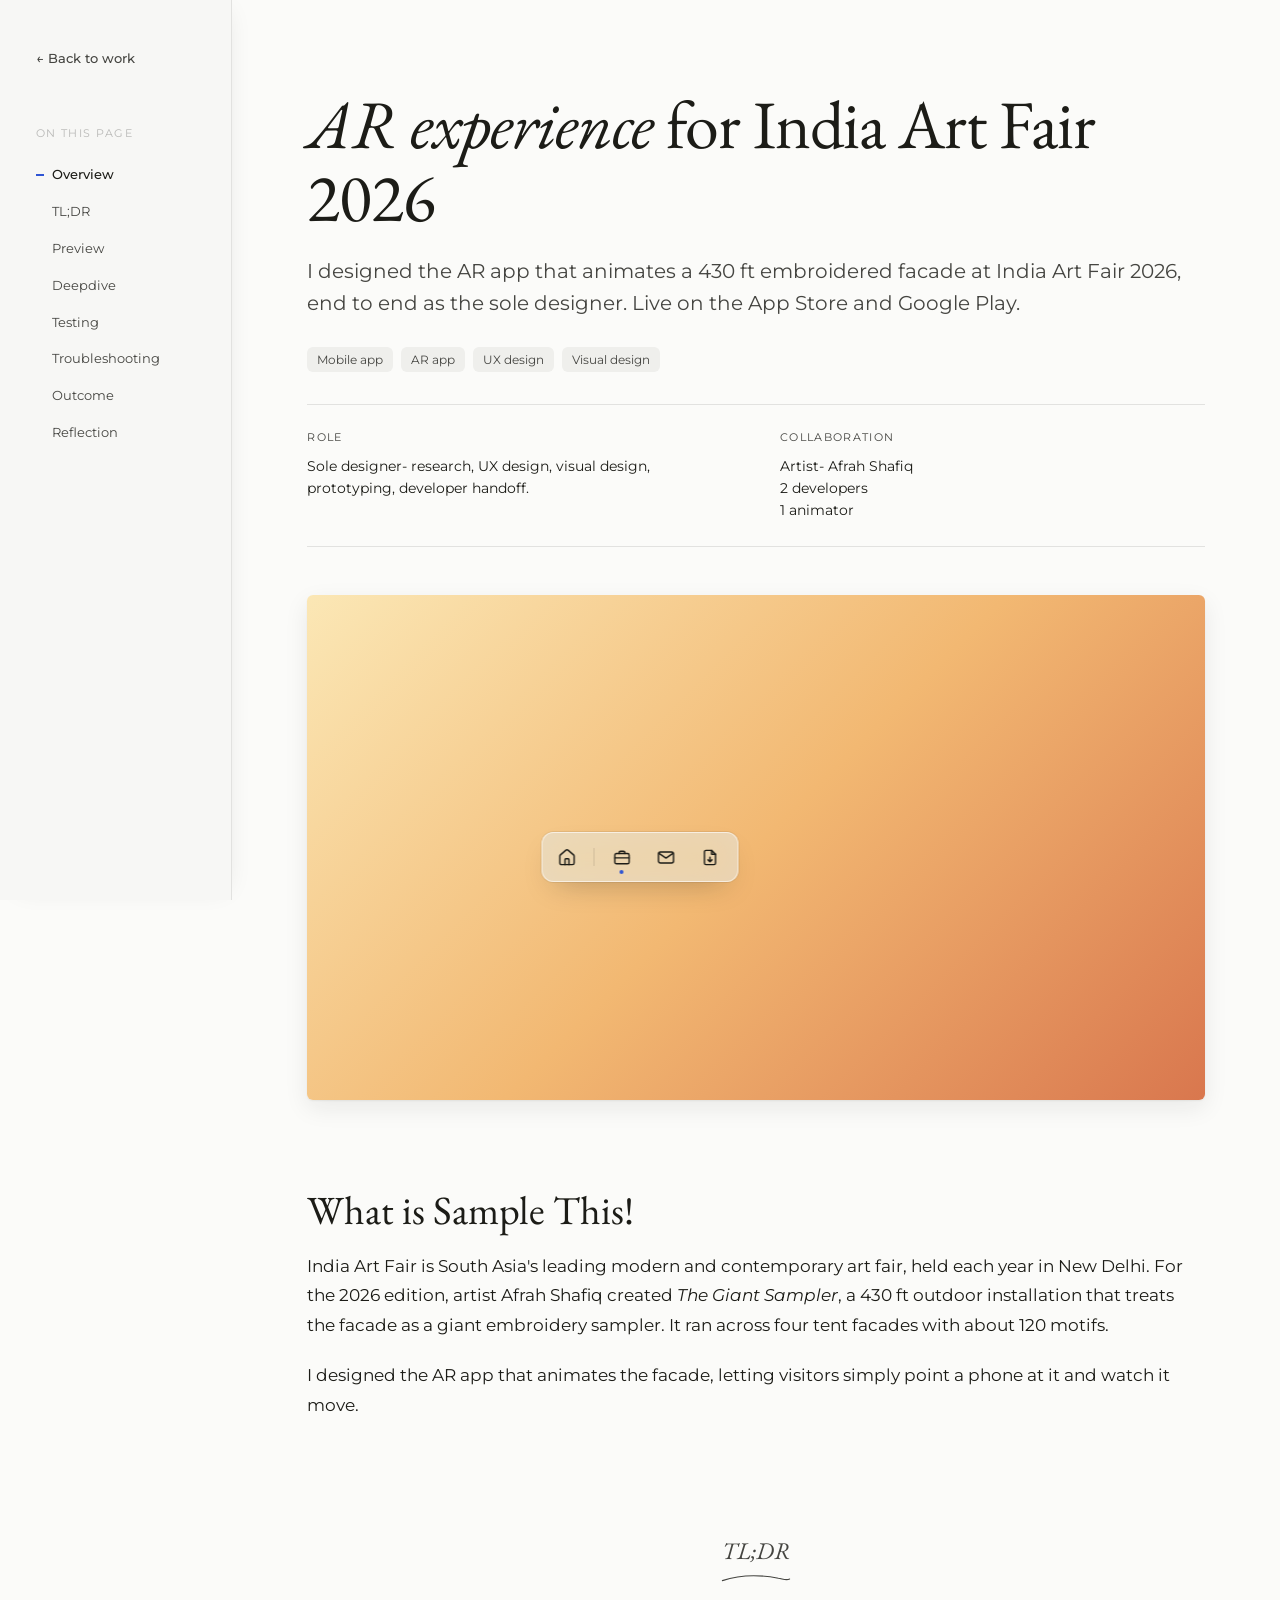
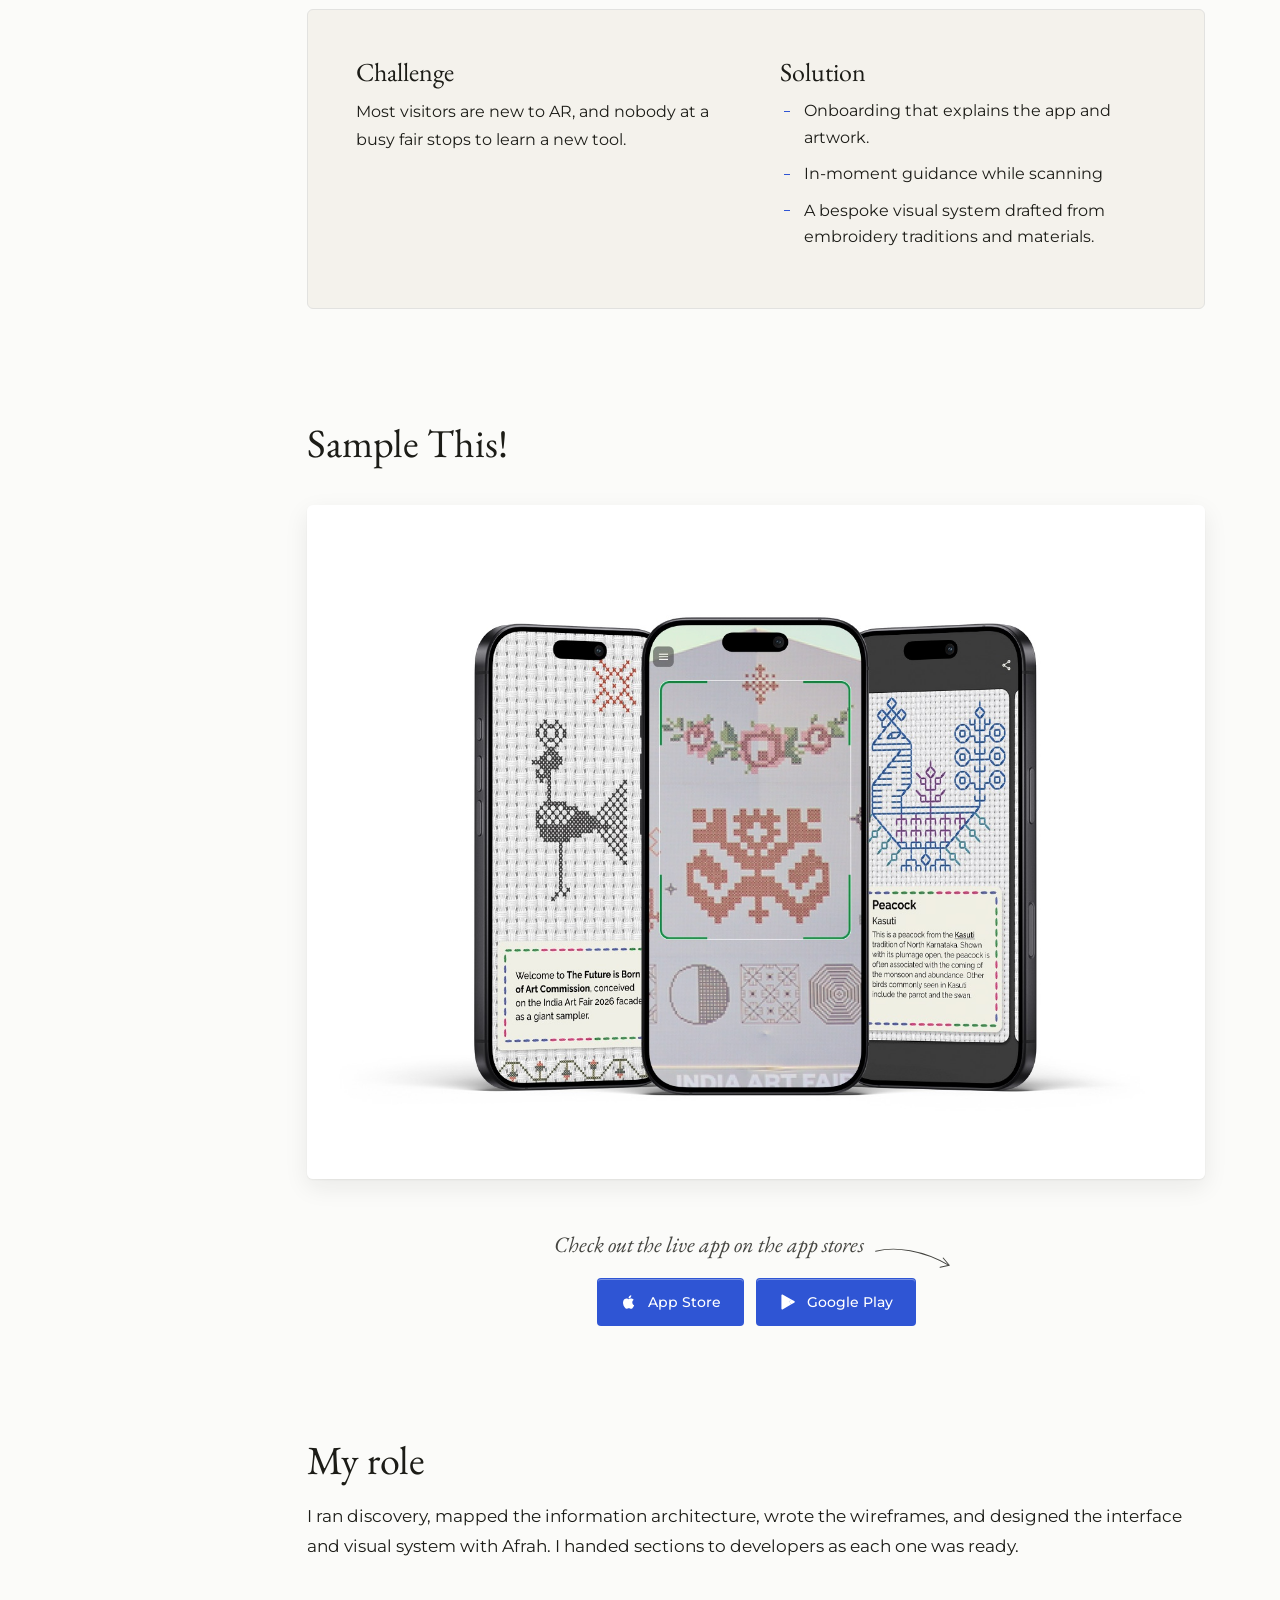
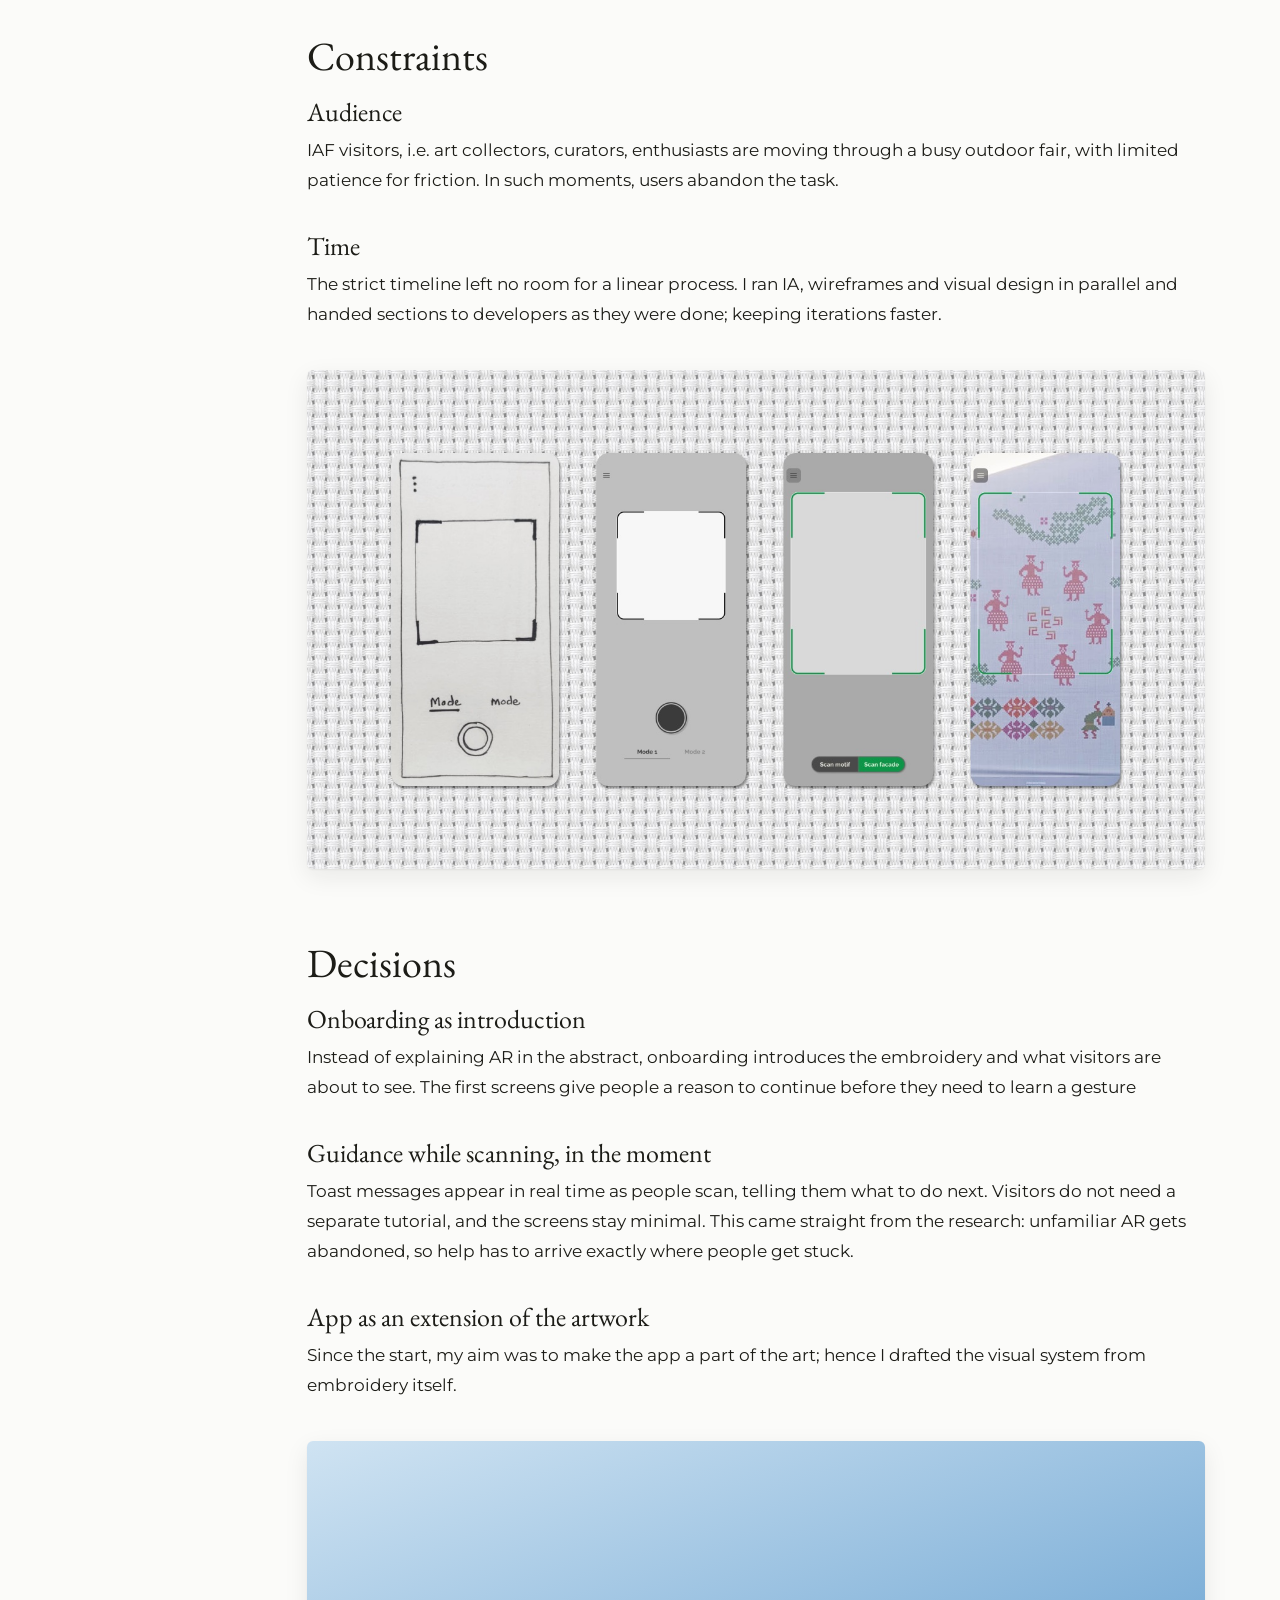
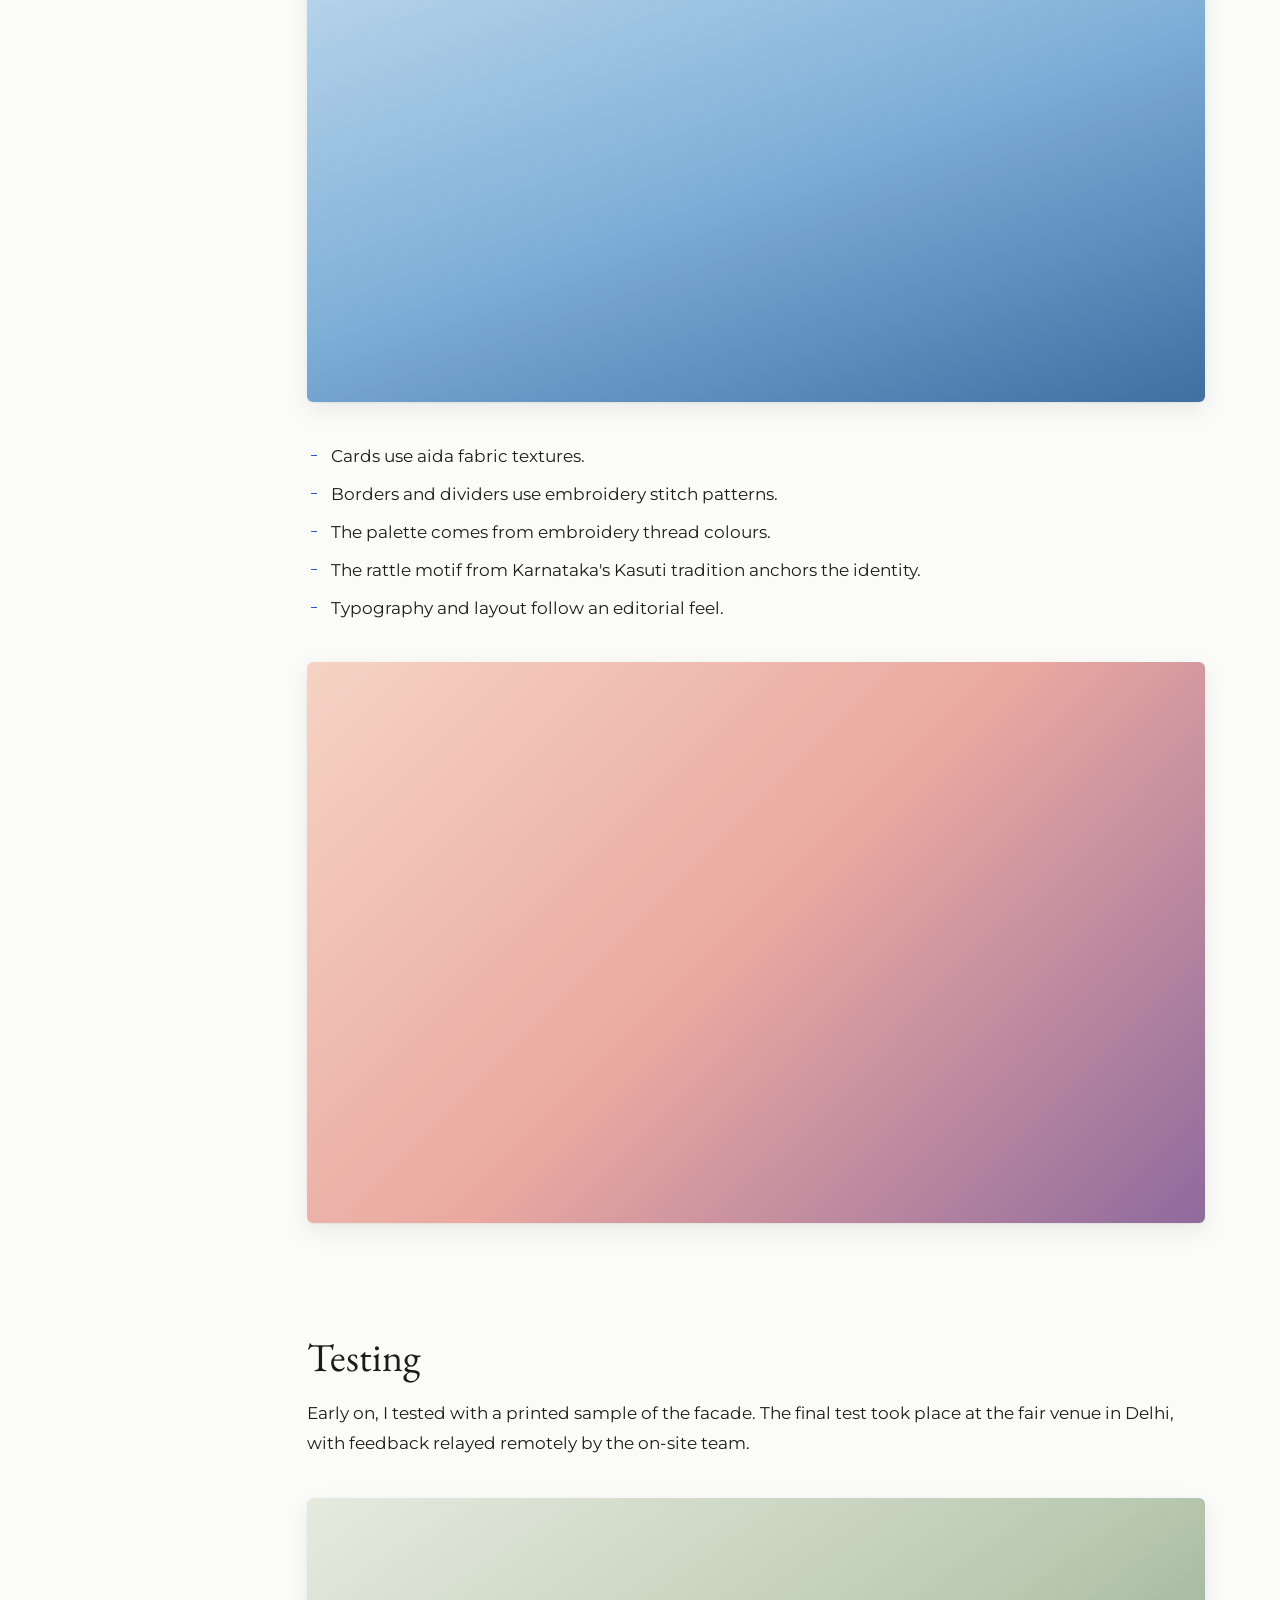
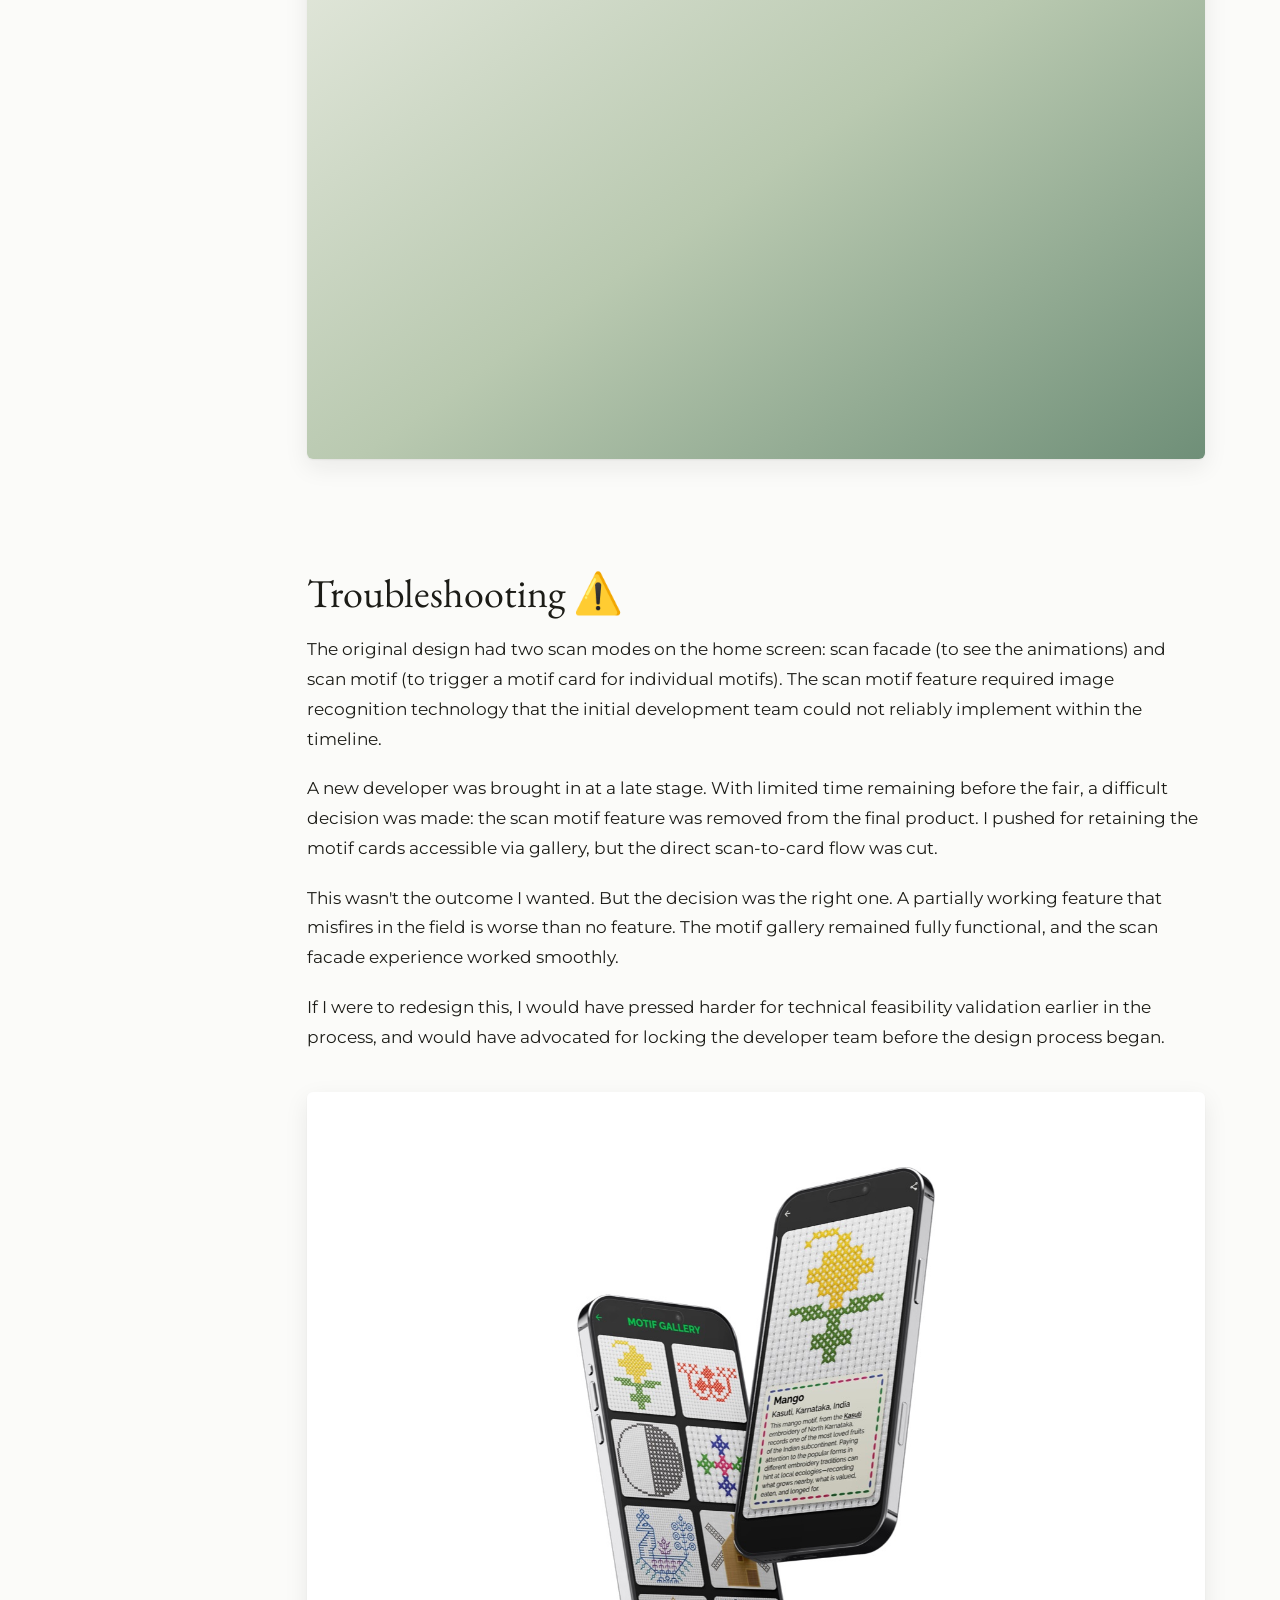
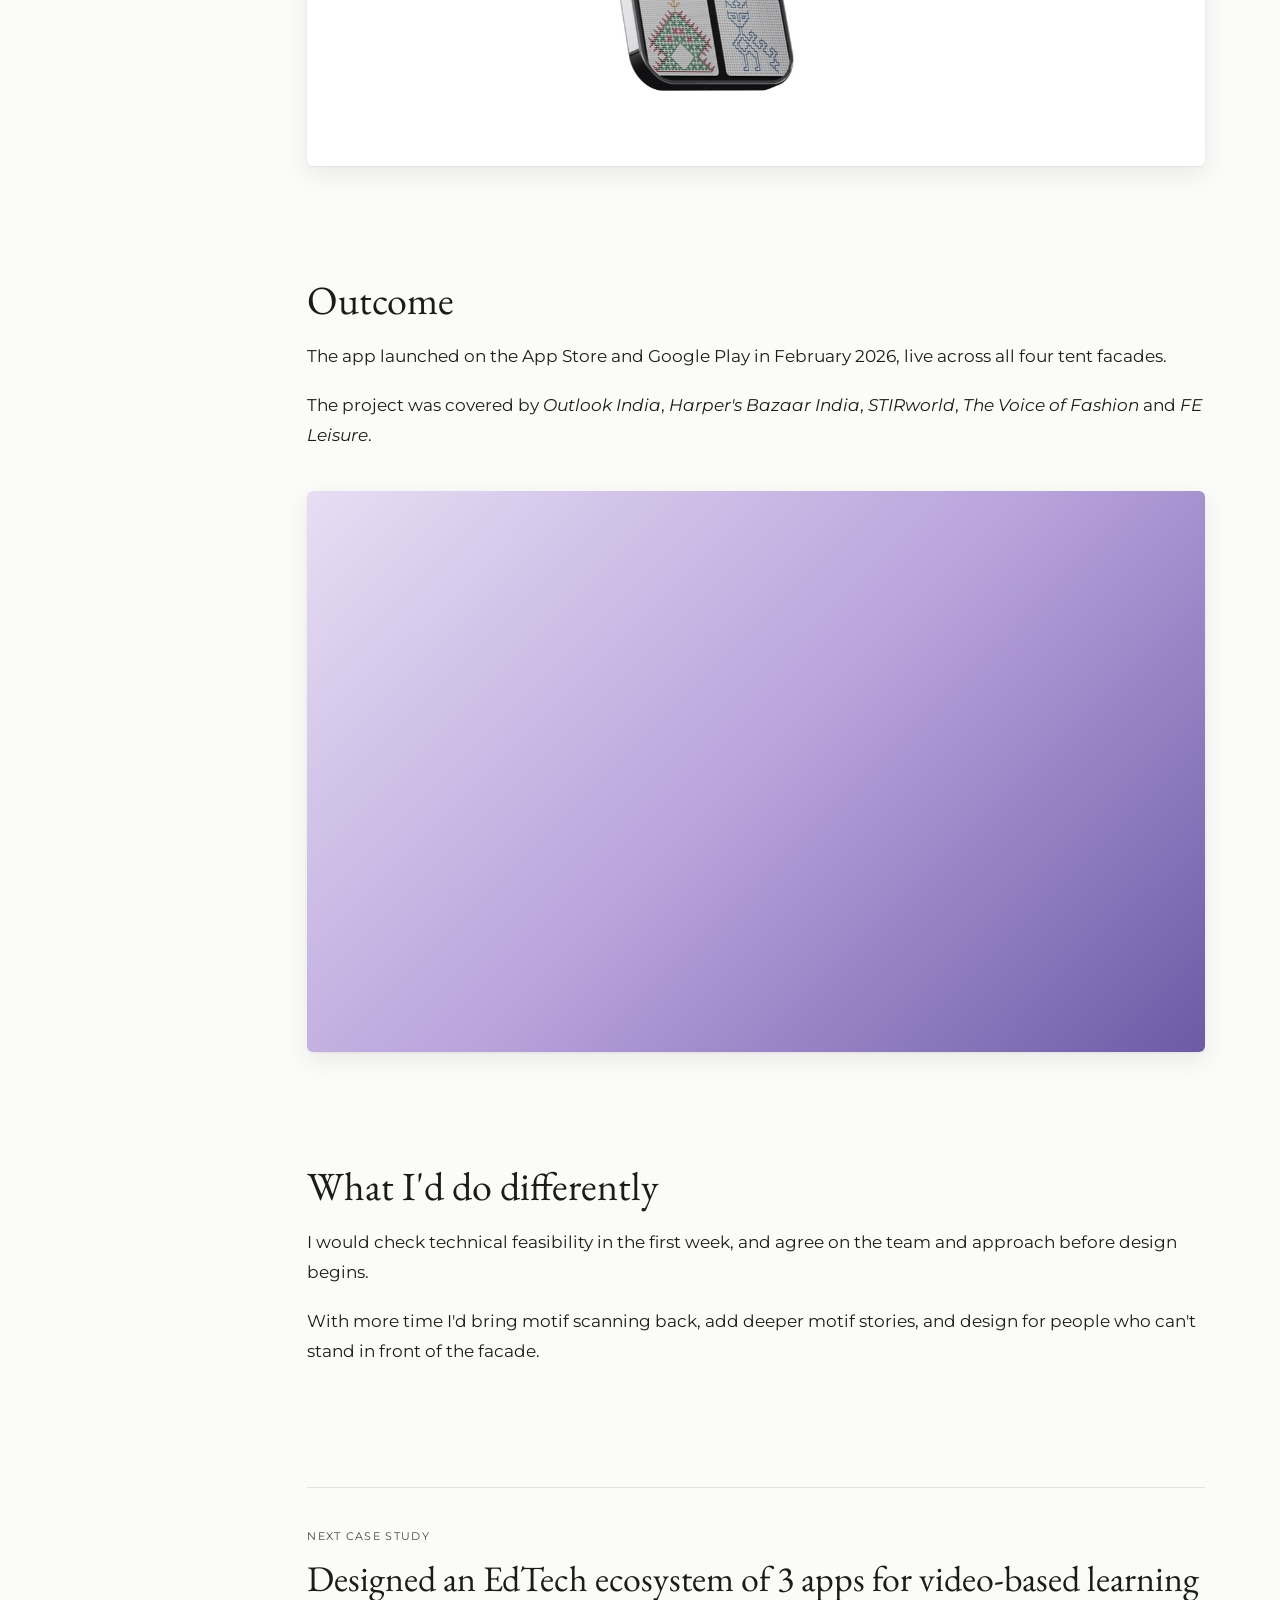
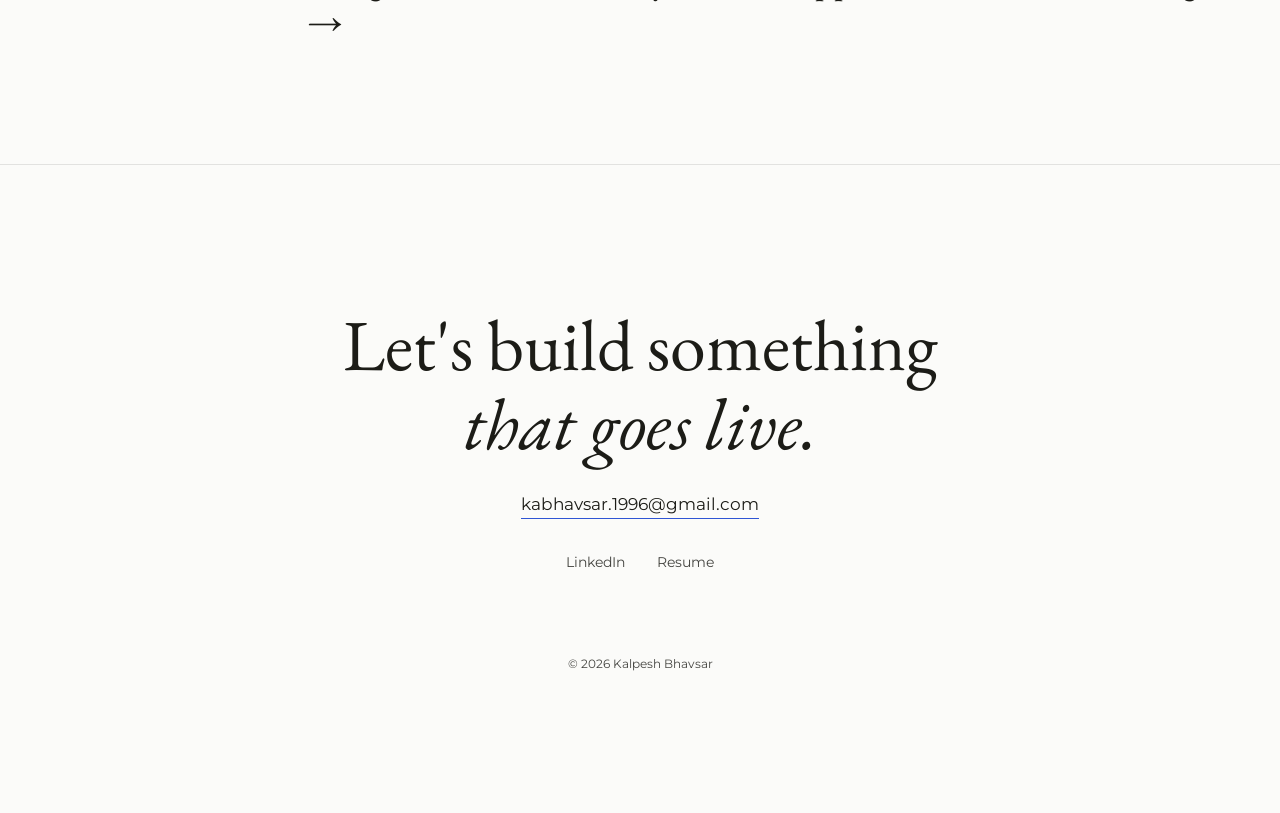
==== project.html @ d582b6cd "Portfolio site: first version Co-Authored-By: Claude Opus 5.5 <noreply@anthropic.com>" ====
<!doctype html>
<html lang="en">
<head>
  <meta charset="utf-8">
  <meta name="viewport" content="width=device-width, initial-scale=1">
  <title>Case study</title>
  <link rel="icon" href="data:image/svg+xml,%3Csvg xmlns='http://www.w3.org/2000/svg' viewBox='0 0 32 32'%3E%3Crect width='32' height='32' rx='8' fill='%231c1c17'/%3E%3Ctext x='16' y='23' font-family='Georgia,serif' font-size='20' fill='%23fbfbf9' text-anchor='middle'%3EK%3C/text%3E%3C/svg%3E">
  <link rel="preconnect" href="https://fonts.googleapis.com">
  <link rel="preconnect" href="https://fonts.gstatic.com" crossorigin>
  <!-- Fonts load in the background so the page never waits for them -->
  <link rel="preload" as="style" href="https://fonts.googleapis.com/css2?family=EB+Garamond:ital,wght@0,400;0,500;1,400&family=Montserrat:wght@400;500;600&display=swap">
  <link rel="stylesheet" href="https://fonts.googleapis.com/css2?family=EB+Garamond:ital,wght@0,400;0,500;1,400&family=Montserrat:wght@400;500;600&display=swap" media="print" onload="this.media='all'">
  <noscript><link rel="stylesheet" href="https://fonts.googleapis.com/css2?family=EB+Garamond:ital,wght@0,400;0,500;1,400&family=Montserrat:wght@400;500;600&display=swap"></noscript>
  <link rel="stylesheet" href="styles.css">
  <!-- The site colour (buttons, highlights and the landing wall) -->
  <script src="theme.js"></script>
</head>
<body class="case-page">
  <!-- Reading progress line along the top -->
  <div class="read-progress" aria-hidden="true"><span id="read-progress"></span></div>

  <!-- Everything below is filled in by case.js from content.js -->
  <div class="case-layout">
    <aside class="case-nav" aria-label="Sections">
      <a class="case-nav__back" id="back" href="index.html#work"></a>
      <p class="case-nav__label" id="sections-label"></p>
      <ol class="case-nav__list" id="section-links"></ol>
    </aside>

    <main class="case">
      <a class="case__back" id="back-mobile" href="index.html#work"></a>
      <header class="case__header">
        <h1 class="case__title" id="title"></h1>
        <ul class="project__tags" id="tags"></ul>
        <p class="case__client" id="client"></p>
      </header>
      <div id="hero"></div>
      <div id="sections"></div>
      <a class="case__next" id="next"></a>
    </main>
  </div>

  <footer class="footer">
    <h2 class="footer__heading">
      <span id="footer-heading"></span>
      <em id="footer-heading-italic"></em>
    </h2>
    <a class="footer__email" id="footer-email"></a>
    <ul class="footer__links" id="footer-links"></ul>
    <p class="footer__copy" id="footer-copy"></p>
  </footer>

  <!-- Floating nav bar (same as the home page) -->
  <nav class="nav" aria-label="Main"></nav>   <!-- built by nav.js -->

  <script src="content.js"></script>
  <script src="nav.js"></script>
  <script src="case.js"></script>
</body>
</html>
---- styles.css ----
/* ==========================================================================
   Design tokens — colours, fonts and spacing used across the site
   ========================================================================== */
:root {
  /* Clean, neutral palette (cool greys rather than beige) */
  --bg: #fbfbf9;          /* off-white page */
  --paper: #f4f2ec;       /* polaroid frame */
  --ink: #1c1c17;         /* main text */
  --ink-soft: #454541;    /* secondary text */
  --ink-muted: #696966;   /* small print, labels */
  --ink-faint: #b9b9b7;   /* inactive project titles */
  --line: #e2e2e0;        /* dividers */
  --chip: #efefec;        /* tag background */
  --panel: #f7f7f5;       /* case study sidebar */
  --wall: #63afc2;        /* landing wall: a softer version of the site colour, shown until the shadows load */
  --accent: #2f55d4;       /* button colour: a deep cobalt */
  --accent-deep: #1a80cd;  /* deeper version for thin lines and hover states, so they stay visible */
  --accent-soft: #dceffe;  /* pale tint for soft backgrounds */
  --on-accent: #ffffff;    /* text on buttons */
  --on-accent-deep: #ffffff;
  --on-wall: #ffffff;      /* landing text */
  /* theme.js works out the exact accent colours above from the site colour */

  --font-head: "EB Garamond", Georgia, serif;
  --font-body: "Montserrat", system-ui, sans-serif;
  --title-weight: 500;  /* EB Garamond weight for case study titles in Work (other headings are 400) */

  --gutter: clamp(16px, 5vw, 80px);
  --radius: 6px;            /* images, cards, panels */
  --radius-control: 4px;    /* buttons, chips, fields */
  --ease: cubic-bezier(.65, 0, .35, 1);   /* slow start, slow finish: no bounce */
  --switch: .8s;                           /* how long a project takes to open/close */
  --shadow: 0 1px 2px rgba(28, 28, 23, .06), 0 8px 24px rgba(28, 28, 23, .08);
}

/* ---------- Base ---------- */
::selection { background: var(--accent); color: var(--on-accent); }
*, *::before, *::after { box-sizing: border-box; }
html { scroll-behavior: smooth; }
body {
  margin: 0;
  font-synthesis: none;   /* never fake a bold or italic the font doesn't have */
  background: var(--bg);
  color: var(--ink);
  font-family: var(--font-body);
  font-size: 16px;
  line-height: 1.6;
  -webkit-font-smoothing: antialiased;
  overflow-x: hidden;
}
img { display: block; max-width: 100%; }
a { color: inherit; }
h1, h2, h3 { font-family: var(--font-head); font-weight: 400; margin: 0; line-height: 1.1; }
p { margin: 0; }

.section-heading {
  font-size: clamp(40px, 6vw, 64px);
  text-align: center;
  letter-spacing: -0.01em;
}

/* Gradient placeholder shown wherever an image is missing */
.placeholder { background: var(--grad); }

/* ==========================================================================
   Landing
   ========================================================================== */
/* Everything sits from the top down (not centred), so the line that appears on hover
   never makes the block above it move. */
.landing {
  position: relative;
  min-height: 100svh;
  padding: clamp(110px, 22vh, 230px) var(--gutter) 120px;
  text-align: center;
  overflow: hidden;
}
.landing__in { position: relative; z-index: 1; max-width: 980px; margin: 0 auto; }
/* the pixel sky sits behind everything and runs a little past the landing,
   so the clouds can dissolve away into the next section instead of stopping at a line */
.landing__sky { position: absolute; left: 0; top: 0; width: 100%; height: 100%; display: block; pointer-events: none; }
.landing__greeting { margin: 0 0 18px; font: 400 clamp(18px, 1.8vw, 22px)/1.2 var(--font-head); color: var(--ink-soft); }
.landing__headline { margin: 0; font: 400 clamp(38px, 5.4vw, 74px)/1.08 var(--font-head); letter-spacing: -.015em; text-wrap: balance; }
.landing__headline em { font-style: italic; }
/* the three ideas, each on a highlighter stroke with room around it */
.landing__pillars { margin: 40px 0 0; font: 400 clamp(15px, 1.45vw, 19px)/2.2 var(--font-body); color: var(--ink-soft); }
.hl {
  position: relative;
  z-index: 0;
  display: inline-block;
  margin: 0;
  padding: 0 .3em;
  border: 0;
  background: none;
  font: inherit;
  font-weight: 600;
  line-height: 1.5;
  color: var(--ink);
  cursor: help;
}
/* punctuation hugs the word before it, with a good gap before the next */
.hl-sep { margin: 0 .9em 0 .25em; }
.hl-sep--and { margin: 0 .8em; }
.hl-sep--end { margin: 0 0 0 .25em; }
/* the stroke: a slightly ragged, uneven band of marker ink, with the faint streaks a felt tip leaves */
.hl::before {
  content: "";
  position: absolute;
  z-index: -1;
  left: -.35em;
  right: -.3em;
  top: .12em;
  bottom: .02em;
  background:
    repeating-linear-gradient(178deg, rgba(255, 255, 255, .22) 0 1.5px, transparent 1.5px 5px),
    linear-gradient(90deg, rgba(0, 0, 0, .06), transparent 8%, transparent 88%, rgba(0, 0, 0, .08)),
    var(--hl);
  opacity: .78;
  mix-blend-mode: multiply;
  -webkit-mask: url("data:image/svg+xml,%3Csvg xmlns='http://www.w3.org/2000/svg' viewBox='0 0 200 40' preserveAspectRatio='none'%3E%3Cpath d='M5 10 C 3 8, 6 5, 9 6 C 60 4, 130 7, 192 5 C 196 5, 198 8, 196 11 C 199 18, 195 24, 198 31 C 199 34, 196 36, 192 35 C 130 37, 70 34, 8 37 C 4 38, 2 34, 4 31 C 1 24, 5 17, 5 10 Z'/%3E%3C/svg%3E") 0 0 / 100% 100%;
          mask: url("data:image/svg+xml,%3Csvg xmlns='http://www.w3.org/2000/svg' viewBox='0 0 200 40' preserveAspectRatio='none'%3E%3Cpath d='M5 10 C 3 8, 6 5, 9 6 C 60 4, 130 7, 192 5 C 196 5, 198 8, 196 11 C 199 18, 195 24, 198 31 C 199 34, 196 36, 192 35 C 130 37, 70 34, 8 37 C 4 38, 2 34, 4 31 C 1 24, 5 17, 5 10 Z'/%3E%3C/svg%3E") 0 0 / 100% 100%;
  transform: rotate(var(--tilt, -1deg)) scaleX(1);
  transform-origin: 0 50%;
  transition: opacity .25s ease, transform .3s ease;
}
/* drawn on one after another when the page opens */
.motion-ok .hl::before { animation: hl-draw .55s cubic-bezier(.6, 0, .3, 1) both; animation-delay: calc(.5s + var(--i) * .28s); }
@keyframes hl-draw { from { transform: rotate(var(--tilt, -1deg)) scaleX(0); } }
.hl:hover::before, .hl:focus-visible::before, .hl.is-on::before { opacity: 1; transform: rotate(var(--tilt, -1deg)) scale(1.04, 1.12); }
.hl:focus-visible { outline: none; }
/* the line about the one you're pointing at; its space is always kept, so nothing shifts */
.landing__more { min-height: 3.3em; max-width: 560px; margin: 10px auto 0; font: 400 clamp(15px, 1.3vw, 17px)/1.6 var(--font-body); color: var(--ink); opacity: 0; transform: translateY(-4px); transition: opacity .25s ease, transform .3s ease; }
.landing__more.is-on { opacity: 1; transform: none; }
/* Contact and Resume: two separate buttons, each in the bottom bar's frosted glass;
   pointing at one fills it with the bar's white */
.landing__ctas { display: inline-flex; flex-wrap: wrap; justify-content: center; gap: 12px; margin-top: 18px; }
.cta {
  position: relative;
  z-index: 1;
  display: inline-flex;
  align-items: center;
  justify-content: center;
  gap: 8px;
  height: 48px;
  padding: 0 20px 0 17px;
  border: 0;
  border-radius: 12px;
  background: rgba(228, 227, 221, .66);
  -webkit-backdrop-filter: blur(18px) saturate(1.6);
          backdrop-filter: blur(18px) saturate(1.6);
  box-shadow: inset 0 0 0 1px rgba(255, 255, 255, .6), 0 0 0 1px rgba(28, 28, 23, .08), 0 12px 30px -14px rgba(28, 28, 23, .35);
  color: var(--ink);
  font: 500 14px/1 var(--font-body);
  text-decoration: none;
  white-space: nowrap;
  overflow: hidden;
  cursor: pointer;
  box-sizing: border-box;
  transition: background .2s ease, box-shadow .2s ease, transform .15s ease;
}
/* the bar's white pill, filling the button */
.cta::before { content: ""; position: absolute; inset: 5px; z-index: -1; border-radius: 8px; background: rgba(255, 255, 255, .92); box-shadow: 0 1px 2px rgba(28, 28, 23, .14); opacity: 0; transform: scale(.85); transition: opacity .2s ease, transform .35s cubic-bezier(.3, 1.4, .5, 1); }
@media (hover: hover) { .cta:hover::before { opacity: 1; transform: none; } }
.cta:focus-visible::before { opacity: 1; transform: none; }
.cta:focus-visible { outline: none; }
.cta:active { transform: scale(.96); }
.cta svg { flex: none; width: 19px; height: 19px; fill: none; stroke: currentColor; stroke-width: 1.8; stroke-linecap: round; stroke-linejoin: round; }
.cta__tip { position: absolute; left: 50%; bottom: calc(100% + 12px); transform: translate(-50%, 4px); padding: 8px 11px 7px; border-radius: 2px; background: #111; color: #fff; font: 500 11px/1 var(--font-body); letter-spacing: .06em; text-transform: uppercase; white-space: nowrap; pointer-events: none; opacity: 0; transition: opacity .18s ease, transform .18s ease; }
.cta-wrap { position: relative; display: inline-flex; }
@media (hover: hover) { .cta-wrap:hover .cta__tip { opacity: 1; transform: translate(-50%, 0); } }
.cta-wrap.is-tip .cta__tip { opacity: 1; transform: translate(-50%, 0); }
/* while they fly down to the bar */
.cta--ghost { position: fixed; z-index: 120; margin: 0; pointer-events: none; background: rgba(255, 255, 255, .92); box-shadow: 0 1px 2px rgba(28, 28, 23, .14), 0 10px 24px -12px rgba(28, 28, 23, .35); }
/* the bar stays out of the way on the landing, and fades in as the buttons arrive */
.nav-docking .nav { pointer-events: none; }
.nav-docking.is-docked .nav { pointer-events: auto; }

/* ==========================================================================
   About
   ========================================================================== */
.about { text-align: center; }
/* The section is tall; the stage stays on screen while each scroll steps the text on */
.about { height: 400vh; }
.about__stage {
  position: sticky;
  top: 0;
  display: flex;
  flex-direction: column;
  align-items: center;
  height: 100vh;
  height: 100svh;
  min-height: 640px;
  padding: clamp(72px, 11vh, 120px) var(--gutter) 0;
  overflow: hidden;
}
.about .section-heading { margin: 0; }
.about__text { max-width: 640px; margin: 20px auto 0; font-size: clamp(16px, 1.5vw, 19px); line-height: 1.6; }
/* the items that finish the sentence; one shows at a time, in the same voice as the sentence */
.about__steps { position: relative; display: grid; width: min(720px, 100%); min-height: 2.5em; margin-top: 8px; font: 400 clamp(24px, 2.6vw, 34px)/1.2 var(--font-head); letter-spacing: -.01em; color: var(--ink); }
.about__step { grid-area: 1 / 1; opacity: 0; transform: translateY(.6em); filter: blur(4px); transition: opacity .5s ease, transform .6s cubic-bezier(.2, .7, .2, 1), filter .5s ease; text-wrap: balance; }
.about__step.is-on { opacity: 1; transform: none; filter: none; }
.about__step.is-past { transform: translateY(-.6em); }
.about__dots { display: flex; gap: 6px; margin-top: 10px; }
.about__dots i { width: 6px; height: 6px; border-radius: 3px; background: var(--line); transition: width .3s ease, background .3s ease; }
.about__dots i.is-on { width: 18px; background: var(--accent); }
/* Depth carousel (main.js sets each card's place and turn; perspective follows the card size) */
.carousel { position: relative; flex: 1; width: 100vw; min-height: 260px; perspective-origin: 50% 48%; }
/* the polaroids in the carousel (their paper, grain and shadow come from .polaroid below) */
.polaroid.dcard { left: 50%; top: 48%; width: clamp(190px, 21vw, 290px); padding: 12px 12px 50px; will-change: transform, opacity; }
.carousel::before, .carousel::after {
  content: "";
  position: absolute;
  top: 0;
  bottom: 0;
  z-index: 2000;
  width: 25vw;
  pointer-events: none;
  -webkit-backdrop-filter: blur(25px);
          backdrop-filter: blur(25px);
}
.carousel::before { left: 0; -webkit-mask-image: linear-gradient(90deg, #000, transparent); mask-image: linear-gradient(90deg, #000, transparent); }
.carousel::after { right: 0; -webkit-mask-image: linear-gradient(270deg, #000, transparent); mask-image: linear-gradient(270deg, #000, transparent); }
/* Each photo's position and tilt are set by main.js as you scroll.
   Like a real instant print: a matte paper frame with visible fibre texture and
   the wide bottom border, slightly rounded corners, and a soft two-layer shadow
   cast on the page. The photo has film grain, a faint inner edge and a gloss sheen. */
.polaroid {
  position: absolute;
  left: 50%;
  top: 0;
  width: 160px;
  margin: 0;
  padding: 10px 10px 40px;
  background:
    /* fine paper fibre */
    url("data:image/svg+xml,%3Csvg xmlns='http://www.w3.org/2000/svg' width='180' height='180'%3E%3Cfilter id='n'%3E%3CfeTurbulence type='fractalNoise' baseFrequency='.9' numOctaves='3' stitchTiles='stitch'/%3E%3CfeColorMatrix values='0 0 0 0 .32  0 0 0 0 .28  0 0 0 0 .22  0 0 0 .16 0'/%3E%3C/filter%3E%3Crect width='100%25' height='100%25' filter='url(%23n)'/%3E%3C/svg%3E"),
    /* larger, softer mottling */
    url("data:image/svg+xml,%3Csvg xmlns='http://www.w3.org/2000/svg' width='260' height='260'%3E%3Cfilter id='m'%3E%3CfeTurbulence type='fractalNoise' baseFrequency='.035' numOctaves='2' stitchTiles='stitch'/%3E%3CfeColorMatrix values='0 0 0 0 .5  0 0 0 0 .45  0 0 0 0 .38  0 0 0 .07 0'/%3E%3C/filter%3E%3Crect width='100%25' height='100%25' filter='url(%23m)'/%3E%3C/svg%3E"),
    /* light falling across the print */
    linear-gradient(160deg, #fbfaf6 0%, #f3f0e8 100%);
  border-radius: 6px;
  box-shadow:
    inset 0 0 0 1px rgba(255, 255, 255, .6),
    0 1px 2px rgba(40, 32, 20, .16),
    0 4px 8px -2px rgba(40, 32, 20, .14),
    0 18px 32px -10px rgba(40, 32, 20, .28);
  will-change: transform, filter;
}
.polaroid__photo {
  position: relative;
  display: block;
  aspect-ratio: 1;
  overflow: hidden;
  border-radius: 2px;
  background: #2a2724;
}
.polaroid__img {
  display: block;
  width: 100%;
  height: 100%;
  object-fit: cover;
  filter: saturate(.9) contrast(1.04) sepia(.08);   /* a touch of instant-film colour */
}
/* Film grain over the photo */
.polaroid__photo::after {
  content: "";
  position: absolute;
  inset: 0;
  pointer-events: none;
  background: url("data:image/svg+xml,%3Csvg xmlns='http://www.w3.org/2000/svg' width='140' height='140'%3E%3Cfilter id='g'%3E%3CfeTurbulence type='fractalNoise' baseFrequency='1.4' numOctaves='2' stitchTiles='stitch'/%3E%3CfeColorMatrix type='saturate' values='0'/%3E%3C/filter%3E%3Crect width='100%25' height='100%25' filter='url(%23g)' opacity='.55'/%3E%3C/svg%3E");
  mix-blend-mode: overlay;
  opacity: .4;
}
/* Gloss sheen and a faint pressed edge where the photo meets the paper */
.polaroid__photo::before {
  content: "";
  position: absolute;
  inset: 0;
  z-index: 1;
  pointer-events: none;
  border-radius: inherit;
  background: linear-gradient(125deg, rgba(255, 255, 255, .16) 0%, rgba(255, 255, 255, 0) 38%, rgba(255, 255, 255, 0) 70%, rgba(255, 255, 255, .06) 100%);
  box-shadow: inset 0 0 0 1px rgba(0, 0, 0, .14), inset 0 1px 3px rgba(0, 0, 0, .25);
}

/* ==========================================================================
   Work
   ========================================================================== */
.work { padding: 120px var(--gutter) 160px; }
.work__layout {
  display: grid;
  grid-template-columns: minmax(0, 5fr) minmax(0, 7fr);
  gap: clamp(32px, 4vw, 64px);
  align-items: stretch;   /* image is exactly as tall as the project list */
  max-width: 1320px;
  margin: 80px auto 0;
}
.work__list { list-style: none; margin: 0; padding: 0; }
/* --pt / --pb: space above and below each project. The first and last have none,
   so the image's top and bottom line up exactly with the list's text */
/* --pt / --pb: space above and below each project. The first and last have none,
   so the image's top and bottom line up exactly with the list's text.
   This spacing never changes, so only the opening/closing parts move. */
.project {
  --pt: 22px;
  --pb: 22px;
  position: relative;
  padding-bottom: var(--pb);
  border-bottom: 1px solid var(--line);
}
.project:first-child { --pt: 0px; }
.project:last-child { --pb: 0px; border-bottom: 0; }
/* Thin vertical bar beside the open project */
.project::before {
  content: "";
  position: absolute;
  left: 0;
  top: var(--pt);
  bottom: var(--pb);
  width: 2px;
  background: var(--accent-deep);
  transform: scaleY(0);
  transform-origin: top;
  transition: transform var(--switch) var(--ease);
}
.project.is-active::before { transform: scaleY(1); }
.project__toggle {
  display: block;
  width: 100%;
  padding: var(--pt) 0 0 24px;
  border: 0;
  background: none;
  text-align: left;
  cursor: pointer;
  font: inherit;
  color: inherit;
}
.project__title {
  font-size: clamp(22px, 2.2vw, 30px);
  font-weight: var(--title-weight);
  color: var(--ink-faint);
  transition: color var(--switch) var(--ease);
}
.project__toggle:hover .project__title { color: var(--ink-soft); }
.project.is-active .project__title { color: var(--ink); }

/* Parts that open and close. main.js animates their exact pixel height,
   which glides smoothly in every browser */
.project__tags-wrap,
.project__details {
  height: 0;
  overflow: hidden;
  transition: height var(--switch) var(--ease);
}
.project__tags-wrap,
.project__details-inner {
  opacity: 0;
  transition: height var(--switch) var(--ease), opacity .3s ease;
}
.project.is-active .project__tags-wrap,
.project.is-active .project__details-inner {
  opacity: 1;
  transition: height var(--switch) var(--ease), opacity .5s ease .2s;
}
.project__details-inner { padding: 8px 0 0 24px; }

.project__tags { display: flex; flex-wrap: wrap; gap: 8px; list-style: none; margin: 0 0 14px; padding: 0; }
.project__tags-wrap .project__tags { margin: 0; padding-bottom: 10px; }
.project__tags li {
  padding: 3px 10px;
  border-radius: 6px;
  background: var(--chip);
  font-size: 12px;
  color: var(--ink-soft);
}

.project__desc { color: var(--ink-soft); max-width: 480px; font-size: 15px; line-height: 1.55; }
.project__metrics {
  display: grid;
  grid-template-columns: repeat(3, 1fr);
  gap: 16px;
  margin-top: 18px;
}
.project__metric-value { font-family: var(--font-head); font-size: clamp(26px, 2.4vw, 32px); line-height: 1; white-space: nowrap; }
.project__metric-label { font-size: 13px; color: var(--ink-soft); margin-top: 4px; }
.project__link {
  display: inline-flex;
  align-items: center;
  gap: 8px;
  font-size: 14px;
  font-weight: 500;
  text-decoration: none;
  border-bottom: 1px solid var(--accent-deep);
  padding-bottom: 2px;
  transition: color .25s ease;
}
.project__link:hover { color: var(--accent-deep); }
/* Desktop: hidden until reached with the keyboard (the cursor label does its job) */
@media (min-width: 821px) {
  .project__link:not(:focus-visible) {
    position: absolute;
    width: 1px;
    height: 1px;
    overflow: hidden;
    clip-path: inset(50%);
  }
  .project__link:focus-visible { margin-top: 16px; }
}

/* Pill that follows the cursor over the open project and its image */
.cursor-label {
  position: fixed;
  left: 0;
  top: 0;
  z-index: 200;
  pointer-events: none;
}
/* a frosted-glass label: the project shows through it, softly blurred */
.cursor-label span {
  display: block;
  padding: 12px 18px;
  border-radius: 999px;
  background: rgba(251, 251, 249, .45);
  -webkit-backdrop-filter: blur(14px) saturate(1.6);
          backdrop-filter: blur(14px) saturate(1.6);
  box-shadow: inset 0 0 0 1px rgba(255, 255, 255, .7), 0 10px 26px -12px rgba(28, 28, 23, .35);
  color: var(--ink);
  font-size: 13px;
  font-weight: 600;
  white-space: nowrap;
  transform: translate(-50%, -50%) scale(.85);
  opacity: 0;
  transition: transform .2s ease, opacity .2s ease;
}
.cursor-label.is-visible span { transform: translate(-50%, -50%); opacity: 1; }
@media (hover: hover) and (pointer: fine) {
  .project.is-active, .work__media { cursor: none; }
}

/* Large image on the right */
.work__media {
  position: relative;
  border-radius: var(--radius);
  overflow: hidden;
  box-shadow: var(--shadow);
}
.work__media-item {
  position: absolute;
  inset: 0;
  width: 100%;
  height: 100%;
  object-fit: cover;
  opacity: 0;
  /* The old image stays put underneath until the new one has fully faded in */
  transition: opacity 0s linear var(--switch);
}
.work__media-item.is-active { z-index: 1; opacity: 1; transition: opacity var(--switch) ease; }

/* Image shown inside each project on phones only */
.project__mobile-img { display: none; }

/* ==========================================================================
   Logo strip
   ========================================================================== */
.logos {
  margin: clamp(96px, 14vh, 160px) 0;
  padding: clamp(64px, 10vh, 104px) 0;
  border-top: 1px solid var(--line);
  border-bottom: 1px solid var(--line);
}
.logos__heading {
  text-align: center;
  font-size: 13px;
  letter-spacing: .12em;
  text-transform: uppercase;
  color: var(--ink-soft);
  margin-bottom: 40px;
}
.logos__track-wrap {
  overflow: hidden;
  -webkit-mask-image: linear-gradient(90deg, transparent, #000 12%, #000 88%, transparent);
          mask-image: linear-gradient(90deg, transparent, #000 12%, #000 88%, transparent);
}
.logos__track {
  display: flex;
  width: max-content;
  animation: marquee 28s linear infinite;
}
.logos__track:hover { animation-play-state: paused; }
.logo {
  flex: none;
  display: grid;
  place-items: center;
  height: 56px;
  padding: 0 clamp(28px, 4vw, 56px);
  font-family: var(--font-head);
  font-size: 26px;
  color: var(--ink-faint);
  white-space: nowrap;
}
.logo img { height: 24px; width: auto; filter: brightness(0); opacity: .5; }   /* a soft, even grey */
@keyframes marquee { to { transform: translateX(-50%); } }

/* ==========================================================================
   Footer
   ========================================================================== */
.footer {
  padding: 140px var(--gutter) 140px;
  text-align: center;
}
.footer__heading { font-size: clamp(40px, 6vw, 72px); }
.footer__heading span, .footer__heading em { display: block; }
.footer__email {
  display: inline-block;
  margin-top: 28px;
  font-size: clamp(15px, 1.6vw, 17px);
  text-decoration: none;
  border-bottom: 1px solid var(--accent-deep);
}
.footer__email { transition: color .25s ease; }
.footer__email:hover { color: var(--accent-deep); }
.footer__links {
  display: flex;
  justify-content: center;
  gap: 32px;
  list-style: none;
  margin: 32px 0 80px;
  padding: 0;
  font-size: 14px;
}
.footer__links a { text-decoration: none; color: var(--ink-soft); }
.footer__links a:hover { color: var(--ink); }
.footer__copy { font-size: 12px; color: var(--ink-soft); }
.footer__or { margin: 40px 0 0; font-size: 14px; color: var(--ink-muted); }
.footer__or + .footer__email { margin-top: 6px; }

/* Text only screen readers hear */
.sr-only { position: absolute; width: 1px; height: 1px; padding: 0; margin: -1px; overflow: hidden; clip: rect(0 0 0 0); white-space: nowrap; border: 0; }

/* ==========================================================================
   Typewriter contact form (typewriter.js)
   Everything inside the machine is sized in "units" (--u = 1/1000 of its width)
   ========================================================================== */
.footer { overflow: clip; }   /* the carriage may travel past the edges, and the shadow mustn't make the page longer */
#contact.footer { padding: 112px var(--gutter) 0; }
@media (max-width: 820px) { #contact.footer { padding-top: 88px; } }
/* Copyright and credits sit on the bottom bar's line: copyright at the left edge,
   "Designed with…, built with…" at the right. The footer keeps that strip clear. */
#contact.footer { position: relative; padding-bottom: calc(82px + env(safe-area-inset-bottom, 0px)); }
.footer__credits {
  position: absolute;
  left: var(--gutter);
  right: var(--gutter);
  bottom: calc(18px + env(safe-area-inset-bottom, 0px));
  height: 46px;   /* the bottom bar's height, so the text lines up with it */
  display: flex;
  align-items: center;
  justify-content: space-between;
  gap: 16px;
  pointer-events: none;
}
.footer__credits p { margin: 0; font-size: 12px; color: var(--ink-muted); white-space: nowrap; }
.footer__logo { width: auto; height: 14px; margin: 0 1px 0 4px; vertical-align: -3px; }
/* on narrower screens the bar is too wide for text beside it, so both lines sit just above it */
@media (max-width: 1000px) {
  #contact.footer { padding-bottom: calc(122px + env(safe-area-inset-bottom, 0px)); }
  .footer__credits { bottom: calc(78px + env(safe-area-inset-bottom, 0px)); height: auto; flex-direction: column; gap: 4px; justify-content: center; }
}
/* the footer heading sits on one line on wider screens, so it never gets cut off */
#contact .footer__heading { font-size: clamp(32px, 3.4vw, 46px); line-height: 1.1; }
@media (min-width: 700px) {
  #contact .footer__heading span, #contact .footer__heading em { display: inline; }
  #contact .footer__heading em::before { content: " "; }
}
.tw { margin: 0; }
.tw__machine { --u: 1px; --tw-font: 14px; position: relative; aspect-ratio: 1000 / 720; margin-top: calc(var(--u) * 80); cursor: text; user-select: none; -webkit-user-select: none; }   /* room above for the sheet */
.tw__machine.is-shaking { animation: tw-shake .4s ease; }
.tw__layer { position: absolute; inset: 0; width: 100%; height: 100%; overflow: visible; pointer-events: none; }
.tw__layer--back { z-index: 1; }
.tw__carriage { position: absolute; inset: 0; z-index: 2; will-change: transform; pointer-events: none; }
.tw__layer--guide { z-index: 3; }

/* The paper: it stands up out of the roller and grows taller line by line (height set by
   typewriter.js). It is a chain of hinged strips, each bending back a little more than
   the one below, so the sheet really curves over in perspective under its own weight. */
.tw__paper {
  --sh: 20px;
  position: absolute;
  left: calc(var(--u) * 240);
  bottom: calc(var(--u) * 368);          /* its foot sits in the roller */
  width: calc(var(--u) * 520);
  height: calc(var(--u) * 180);
  transform-origin: 50% 100%;
  transform: perspective(calc(var(--u) * 1200)) rotateX(10deg) rotate(var(--sway, 0deg));
  transform-style: preserve-3d;
}
.tw__strip {
  position: absolute;
  left: 0; right: 0; bottom: 0;
  height: var(--sh);
  transform-origin: 50% 100%;
  transform-style: preserve-3d;
}
.tw__strip .tw__strip { bottom: 100%; }
.tw__face {
  position: absolute;
  left: 0; right: 0; bottom: -0.5px;
  height: calc(var(--sh) + 1px);         /* a hair of overlap so no seams show */
  overflow: hidden;
  background:
    url("data:image/svg+xml,%3Csvg xmlns='http://www.w3.org/2000/svg' width='200' height='200'%3E%3Cfilter id='n'%3E%3CfeTurbulence type='fractalNoise' baseFrequency='.95' numOctaves='3' stitchTiles='stitch'/%3E%3CfeColorMatrix values='0 0 0 0 .32  0 0 0 0 .28  0 0 0 0 .2  0 0 0 .16 0'/%3E%3C/filter%3E%3Crect width='100%25' height='100%25' filter='url(%23n)'/%3E%3C/svg%3E"),
    url("data:image/svg+xml,%3Csvg xmlns='http://www.w3.org/2000/svg' width='360' height='360'%3E%3Cfilter id='f'%3E%3CfeTurbulence type='fractalNoise' baseFrequency='.006 .09' numOctaves='3' seed='3' stitchTiles='stitch'/%3E%3CfeColorMatrix values='0 0 0 0 .45  0 0 0 0 .4  0 0 0 0 .3  0 0 0 .1 0'/%3E%3C/filter%3E%3Crect width='100%25' height='100%25' filter='url(%23f)'/%3E%3C/svg%3E"),
    url("data:image/svg+xml,%3Csvg xmlns='http://www.w3.org/2000/svg' width='600' height='600'%3E%3Cfilter id='m'%3E%3CfeTurbulence type='fractalNoise' baseFrequency='.004' numOctaves='2' seed='8' stitchTiles='stitch'/%3E%3CfeColorMatrix values='0 0 0 0 .55  0 0 0 0 .48  0 0 0 0 .34  0 0 0 .07 0'/%3E%3C/filter%3E%3Crect width='100%25' height='100%25' filter='url(%23m)'/%3E%3C/svg%3E"),
    #faf7ef;
  box-shadow: inset 1px 0 0 rgba(60, 50, 30, .08), inset -1px 0 0 rgba(60, 50, 30, .1);
}
/* light: sides a touch darker; strips tipping back catch more light from above */
.tw__face::after {
  content: "";
  position: absolute;
  inset: 0;
  pointer-events: none;
  background:
    linear-gradient(90deg, rgba(60, 50, 30, .07), rgba(60, 50, 30, 0) 8%, rgba(60, 50, 30, 0) 92%, rgba(60, 50, 30, .09)),
    rgba(255, 253, 246, var(--lit, 0));
}
/* the roller's shadow where the sheet goes in */
.tw__paper > .tw__strip > .tw__face::before {
  content: "";
  position: absolute;
  left: 0; right: 0; bottom: 0;
  height: 70%;
  z-index: 1;
  pointer-events: none;
  background: linear-gradient(180deg, rgba(20, 18, 12, 0), rgba(20, 18, 12, .1) 60%, rgba(20, 18, 12, .3));
}
/* the sheet's soft shadow on the page behind it */
.tw__pshadow {
  position: absolute;
  left: calc(var(--u) * 252);
  bottom: calc(var(--u) * 366);
  width: calc(var(--u) * 520);
  height: calc(var(--u) * 160);
  transform-origin: 50% 100%;
  transform: perspective(calc(var(--u) * 1200)) rotateX(10deg) skewX(-4deg);
  background: rgba(28, 28, 23, .16);
  filter: blur(calc(var(--u) * 14));
  border-radius: 4px;
  pointer-events: none;
}
.tw__paper.is-empty { opacity: 0; }
.tw__paper.is-feeding { animation: tw-feed .6s cubic-bezier(.3, .7, .3, 1); }
.tw__lines {
  position: absolute;
  left: calc(var(--u) * 42);
  right: calc(var(--u) * 42);
  top: calc(var(--u) * 30);          /* text stays put on the sheet; the sheet moves */
  font: var(--tw-font) / 1.55 "Courier Prime", "Courier New", ui-monospace, monospace;
  color: #24231f;
  text-shadow: 0 0 .5px rgba(36, 35, 31, .45);   /* a touch of ink spread */
  text-align: left;
  white-space: pre;
}
.tw__line { height: 1.55em; }
.tw__line span { position: relative; }
.tw__caret {
  display: inline-block;
  width: .6em;
  height: .1em;
  margin-right: -.6em;
  vertical-align: -.2em;
  background: var(--accent);
  animation: tw-blink 1.1s steps(1) infinite;
}
.typewriter:not(.is-typing) .tw__caret { opacity: 0; }
.tw__hint { color: #a9a497; }
.typewriter.is-typing .tw__hint { color: #c4bfb3; }

/* The hidden text box that takes the keyboard (also brings up the phone keyboard) */
.tw__input {
  position: absolute;
  z-index: 4;
  left: calc(var(--u) * 240);
  top: calc(var(--u) * 22);
  width: calc(var(--u) * 520);
  height: calc(var(--u) * 330);
  padding: 0;
  border: 0;
  resize: none;
  opacity: 0;
  font-size: 16px;   /* stops phones zooming in */
  color: transparent;
  caret-color: transparent;
  background: none;
  cursor: text;
}

/* keys, typebar and return lever */
.tw-key__cap { transition: transform .06s ease; }
.tw-key.is-down .tw-key__cap { transform: translateY(3px); filter: brightness(.93); }
.tw-key__label { font: 700 15px var(--font-body); fill: #2b2a26; text-anchor: middle; }
.tw-key__small { font: 700 7.5px var(--font-body); letter-spacing: .03em; fill: #2b2a26; text-anchor: middle; }
.tw-strike { opacity: 0; }
.tw-strike.is-striking { animation: tw-strike .14s ease-out; }
.tw-lever { transform-origin: 150px 336px; }
.tw-lever.is-pulling { animation: tw-lever .45s ease; }

/* email + send */
.tw__send { display: flex; gap: 10px; max-width: 560px; margin: 12px auto 0; padding: 0 var(--gutter); }
@media (min-width: 821px) { .tw__send { padding: 0; } }
.tw__email {
  flex: 1;
  min-width: 0;
  height: 48px;
  padding: 0 20px;
  border: 1px solid var(--line);
  border-radius: var(--radius-control);
  background: #fff;
  font: inherit;
  font-size: 15px;
  color: var(--ink);
  transition: border-color .2s ease, box-shadow .2s ease;
}
.tw__email:focus { outline: none; border-color: var(--accent); box-shadow: 0 0 0 3px var(--accent-soft); }
.tw__email.is-shaking { animation: tw-shake .4s ease; }
.tw__btn {
  flex: none;
  display: inline-flex;
  align-items: center;
  justify-content: center;
  gap: 8px;
  height: 48px;
  padding: 0 24px;
  border: 0;
  border-radius: var(--radius-control);
  background: var(--accent);
  color: var(--on-accent);
  font: 500 15px var(--font-body);
  cursor: pointer;
  box-shadow: inset 0 1px 0 rgba(255, 255, 255, .35);
  transition: background .25s ease, transform .2s ease;
}
.tw__btn:hover { background: var(--accent-deep); color: var(--on-accent-deep); }
.tw__btn:active { transform: scale(.97); }
.tw__btn:disabled { opacity: .6; cursor: default; }
.tw__btn svg { width: 18px; height: 18px; fill: none; stroke: currentColor; stroke-width: 1.8; stroke-linejoin: round; stroke-linecap: round; }
.tw.is-done .tw__email { display: none; }
.tw.is-done .tw__send { justify-content: center; }
.tw__trap { position: absolute; left: -9999px; }
.tw__status { min-height: 1.4em; margin: 12px 0 0; font-size: 13px; color: var(--ink-muted); }

/* The 3D typewriter (typewriter3d.js) */
.typewriter:empty { aspect-ratio: 5 / 4; max-width: 760px; }   /* holds its place while it loads */
.tw--3d { max-width: 760px; margin: 0 auto; }
.tw3__stage { position: relative; aspect-ratio: 5 / 4; cursor: text; }
.tw3__stage canvas { display: block; width: 100%; height: 100%; }
.tw3__stage.is-shaking { animation: tw-shake .4s ease; }
.tw3__input {
  position: absolute; inset: 0; width: 100%; height: 100%;
  padding: 0; border: 0; resize: none; opacity: 0;
  font-size: 16px; color: transparent; caret-color: transparent; background: none; cursor: text;
}
.tw-fly--3d { background: #f6f2e7 center / 100% 100% no-repeat; box-shadow: 0 10px 30px rgba(28, 28, 23, .18); }
@media (max-width: 700px) { .tw3__stage, .typewriter:empty { aspect-ratio: 4 / 4.6; } }

/* ---------- Send styles (typewriter3d.js) ---------- */
/* the whole machine fits on screen even at the very bottom of the page, above the bottom bar */
.tw--3d { --tw-extra: 0px; max-width: min(760px, calc((100svh - 200px - var(--tw-extra)) * 1.25)); }
.tw--form, .tw--line { --tw-extra: 64px; }
/* a small tab on the sheet's edge: "Sign it →", "Send ✈", "Write another" */
.tw3__tab {
  position: absolute; left: 0; top: 0; z-index: 3;
  padding: 7px 10px 6px;
  border: 1px solid rgba(28, 28, 23, .18);
  border-radius: 3px;
  background: #fffdf6;
  color: var(--ink);
  font: 400 13px/1 "Courier Prime", "Courier New", monospace;
  white-space: nowrap;
  cursor: pointer;
  box-shadow: 0 1px 2px rgba(28, 28, 23, .1), 0 6px 14px -8px rgba(28, 28, 23, .3);
  transition: background .2s ease, box-shadow .2s ease;
  will-change: transform;
}
.tw3__tab:hover { background: #fff; box-shadow: 0 1px 2px rgba(28, 28, 23, .12), 0 10px 18px -8px rgba(28, 28, 23, .35); }
.tw3__tab[hidden] { display: none; }
/* lever hint, written in typewriter type next to the lever */
.tw3__hint {
  position: absolute; left: 0; top: 0; z-index: 3;
  font: 400 13px/1.2 "Courier Prime", "Courier New", monospace;
  color: var(--ink-muted);
  white-space: nowrap;
  pointer-events: none;
  transition: color .2s ease;
}
.tw3__hint.is-ready { color: var(--ink); }
.tw3__hint[hidden] { display: none; }
.is-nudged { animation: tw-nudge .45s ease; }
@keyframes tw-nudge { 30% { translate: -6px 0; } 60% { translate: 4px 0; } }
/* the postage stamp beside the machine */
.tw3__stamp {
  position: absolute; z-index: 3;
  right: 3%; bottom: 14%;
  width: 70px; height: 84px;
  padding: 5px;
  border: 0;
  background: #fffdf6;
  cursor: pointer;
  /* perforated edge */
  -webkit-mask: radial-gradient(circle at 4px 4px, transparent 2.6px, #000 3px) -4px -4px / 8px 8px;
          mask: radial-gradient(circle at 4px 4px, transparent 2.6px, #000 3px) -4px -4px / 8px 8px;
  filter: drop-shadow(0 4px 6px rgba(28, 28, 23, .18));
  transform: rotate(6deg);
  transition: transform .25s ease, opacity .25s ease;
  opacity: .55;
}
.tw3__stamp.is-ready { opacity: 1; }
.tw3__stamp:hover { transform: rotate(2deg) scale(1.04); }
.tw3__stamp[hidden] { display: none; }
.tw3__stamp-in {
  display: flex; flex-direction: column; align-items: center; justify-content: center; gap: 4px;
  width: 100%; height: 100%;
  border: 1.5px solid var(--accent);
  color: var(--accent-deep);
  font: 700 10px/1 var(--font-body);
  letter-spacing: .08em;
  text-transform: uppercase;
}
.tw3__stamp-in svg { width: 34px; height: 26px; fill: none; stroke: currentColor; stroke-width: 1.6; stroke-linejoin: round; }
.tw3__stamp--flying { z-index: 400; pointer-events: none; opacity: 1; }
/* one typed line instead of a form */
.tw__typed {
  display: flex; align-items: baseline; gap: 16px;
  max-width: 420px; margin: 8px auto 0;
  border-bottom: 1px solid var(--ink-faint);
  padding: 0 2px 6px;
}
.tw__typed:focus-within { border-bottom-color: var(--ink); }
.tw__email--typed {
  flex: 1; min-width: 0; height: auto; padding: 0; border: 0; border-radius: 0; background: none;
  font: 400 16px/1.4 "Courier Prime", "Courier New", monospace; color: var(--ink);
  box-shadow: none !important;
}
.tw__email--typed::placeholder { color: var(--ink-faint); }
.tw__typed-btn {
  flex: none; border: 0; background: none; padding: 0; cursor: pointer;
  font: 400 16px/1.4 "Courier Prime", "Courier New", monospace; color: var(--ink);
}
.tw__typed-btn:hover { color: var(--accent-deep); }
.tw--line.is-done .tw__email--typed { visibility: hidden; }
@media (max-width: 820px) { .tw__typed { margin: 8px var(--gutter) 0; } .footer.footer--tw { padding-top: 88px; } }

/* ---------- Footer layouts (data-variant on the footer), all clear of the bottom bar ---------- */
.footer.footer--tw { padding: 120px var(--gutter) 0; }
.footer--tw .footer__heading { font-size: clamp(36px, 5vw, 60px); }
.footer--tw .typewriter { margin-top: 24px; }
.footer__stage { position: relative; display: flex; align-items: center; justify-content: center; gap: 28px; }
.footer__stage .typewriter { flex: 1 1 auto; min-width: 0; }
.footer__side { display: none; }
.footer__meta {
  display: flex; flex-wrap: wrap; justify-content: center; align-items: center; gap: 6px 18px;
  margin: 4px 0 0;
  padding-bottom: calc(88px + env(safe-area-inset-bottom, 0px));   /* the bottom bar's zone */
  font-size: 12px; color: var(--ink-muted);
}
.footer__meta a { color: var(--ink-soft); text-decoration: none; }
.footer__meta a:hover { color: var(--ink); }
.footer__meta .dot { color: var(--ink-faint); }
.footer[data-variant="A"] .footer__meta .footer__link, .footer[data-variant="A"] .footer__meta .dot { display: none; }
@media (min-width: 900px) {
  .footer[data-variant="C"] .footer__side {
    display: block; flex: none;
    writing-mode: vertical-rl;
    font-size: 12px; letter-spacing: .12em; text-transform: uppercase;
    color: var(--ink-soft); text-decoration: none;
    padding: 12px 6px;
    border-radius: var(--radius-control);
    transition: color .2s ease, background .2s ease;
  }
  /* anchored to the machine's sides (it fills the middle half of its frame) */
  .footer[data-variant="C"] .footer__side { position: absolute; top: 46%; z-index: 2; }
  .footer[data-variant="C"] .footer__side--l { left: 24%; transform: translate(-100%, -50%) rotate(180deg); }
  .footer[data-variant="C"] .footer__side--r { right: 24%; transform: translate(100%, -50%); }
  .footer[data-variant="C"] .footer__stage { width: min(760px, calc((100svh - 200px) * 1.25)); margin: 0 auto; }
  .footer[data-variant="C"] .footer__side:hover { color: var(--ink); background: rgba(28, 28, 23, .05); }
  .footer[data-variant="C"] .footer__meta .footer__link, .footer[data-variant="C"] .footer__meta .dot { display: none; }
}

/* ==========================================================================
   2D typewriter (typewriter.js): a still picture of the machine, with the
   carriage, keys, typebar and sheet moving on top. Sizes follow --k
   (screen px per picture px; the picture is 1700 × 1140).
   ========================================================================== */
/* sized so the whole machine stays on screen at the very bottom, above the bottom bar */
/* the heading, the whole machine and the closing line all fit on screen at the very bottom, above the bottom bar */
.typewriter { width: min(1080px, 100%, calc((100svh - 176px) / 0.741)); margin: 0 auto; }
.tw2 { position: relative; margin: 0; display: flow-root; }
/* the status line floats just under the machine, so it takes no height of its own */
.tw2 .tw__status { position: absolute; left: 0; right: 0; top: 100%; min-height: 0; margin: 2px 0 0; }
.tw2__machine {
  --k: .4; --tw-font: 15px;
  position: relative;
  aspect-ratio: 1700 / 1140;
  margin-top: 7.5%;                    /* room above for the sheet */
  cursor: text;
  user-select: none; -webkit-user-select: none;
}
.tw2__machine.is-shaking { animation: tw-shake .4s ease; }
/* the picture runs a little past the machine so its soft shadow can fade out fully */
.tw2__body { position: absolute; left: 0; top: 0; width: 100%; height: auto; display: block; pointer-events: none; -webkit-mask-image: linear-gradient(#000 90%, transparent); mask-image: linear-gradient(#000 90%, transparent); }
.tw2__keys { position: absolute; inset: 0; pointer-events: none; }
.tw2__key { position: absolute; border-radius: 22%; transition: background .08s ease, box-shadow .08s ease, transform .08s ease; }
.tw2__key.is-down {
  background: radial-gradient(ellipse at 50% 40%, rgba(0, 0, 0, .34), rgba(0, 0, 0, .16));
  box-shadow: inset 0 calc(var(--k) * 6px) calc(var(--k) * 10px) rgba(0, 0, 0, .45);
  transform: translateY(calc(var(--k) * 4px)) scale(.95);
}
.tw2__strike { position: absolute; inset: 0; width: 100%; height: 100%; pointer-events: none; }
.tw2__strike line { stroke: #eef0f0; stroke-width: 9; stroke-linecap: round; opacity: 0; }
.tw2__strike.is-striking line { animation: tw-strike .13s ease-out; }
.tw2__carriage { position: absolute; inset: 0; pointer-events: none; will-change: transform; }
.tw2__rail { position: absolute; left: 0; width: 100%; display: block; }
.tw2__roller {
  position: absolute; left: 0; width: 100%; display: block;
  filter: drop-shadow(0 calc(var(--k) * 12px) calc(var(--k) * 14px) rgba(28, 28, 23, .28));
}

/* The sheet: real text on textured paper, rising out of the roller */
.tw2__paper {
  position: absolute;
  height: 40%;
  pointer-events: auto;
  display: flex; flex-direction: column;
  padding: calc(var(--k) * 22px) calc(var(--k) * 44px) 0;
  background:
    linear-gradient(180deg, rgba(0, 0, 0, 0) 80%, rgba(40, 34, 22, .1) 93%, rgba(20, 18, 12, .26) 100%),
    linear-gradient(90deg, rgba(70, 58, 36, .05), rgba(70, 58, 36, 0) 7%, rgba(70, 58, 36, 0) 93%, rgba(70, 58, 36, .07)),
    url("data:image/svg+xml,%3Csvg xmlns='http://www.w3.org/2000/svg' width='200' height='200'%3E%3Cfilter id='n'%3E%3CfeTurbulence type='fractalNoise' baseFrequency='.95' numOctaves='3' stitchTiles='stitch'/%3E%3CfeColorMatrix values='0 0 0 0 .32  0 0 0 0 .28  0 0 0 0 .2  0 0 0 .14 0'/%3E%3C/filter%3E%3Crect width='100%25' height='100%25' filter='url(%23n)'/%3E%3C/svg%3E"),
    url("data:image/svg+xml,%3Csvg xmlns='http://www.w3.org/2000/svg' width='360' height='360'%3E%3Cfilter id='f'%3E%3CfeTurbulence type='fractalNoise' baseFrequency='.006 .09' numOctaves='3' seed='3' stitchTiles='stitch'/%3E%3CfeColorMatrix values='0 0 0 0 .45  0 0 0 0 .4  0 0 0 0 .3  0 0 0 .09 0'/%3E%3C/filter%3E%3Crect width='100%25' height='100%25' filter='url(%23f)'/%3E%3C/svg%3E"),
    #fbf8f1;
  box-shadow:
    0 0 0 .5px rgba(60, 50, 30, .14),
    calc(var(--k) * 14px) calc(var(--k) * -4px) calc(var(--k) * 34px) rgba(28, 28, 23, .12),
    calc(var(--k) * 4px) 0 calc(var(--k) * 6px) rgba(28, 28, 23, .08);
  font: var(--tw-font) / 1.6 "Courier Prime", "Courier New", ui-monospace, monospace;
  color: #24231f;
  text-align: left;
  overflow: hidden;
}
.tw2__paper.is-empty { opacity: 0; }
/* memo header: To / From (your email) / Send */
.tw2__memo { position: relative; flex: none; display: flex; flex-direction: column; padding-bottom: calc(var(--k) * 18px); margin-bottom: calc(var(--k) * 14px); border-bottom: 1px dashed rgba(36, 35, 31, .22); }
.tw2__row { margin: 0; display: flex; align-items: baseline; gap: .6ch; white-space: nowrap; }
.tw2__row--from { align-items: center; }
.tw2__k { flex: none; width: 6ch; color: #6d6a61; letter-spacing: .04em; text-transform: uppercase; font-size: .86em; }
.tw2__email {
  flex: 1; min-width: 0;
  padding: 0 0 1px; border: 0; border-bottom: 1px solid rgba(36, 35, 31, .3); border-radius: 0;
  background: transparent; font: inherit; color: #24231f; outline: none;
}
.tw2__email::placeholder { color: #aaa597; }
.tw2__email:focus { border-bottom-color: var(--accent-deep); }
.tw2__send {
  flex: none;
  margin-left: .8ch;
  display: inline-flex; align-items: center; gap: .5ch;
  padding: .28em .8em .26em;
  border: 0; border-radius: 3px;
  background: var(--accent); color: var(--on-accent);
  font: 500 .82em/1.3 var(--font-body); letter-spacing: .02em;
  cursor: pointer; pointer-events: auto;
  box-shadow: inset 0 1px 0 rgba(255, 255, 255, .3), 0 2px 6px -2px rgba(28, 28, 23, .35);
  transition: background .2s ease;
}
.tw2__send:hover { background: var(--accent-deep); color: var(--on-accent-deep); }
.tw2__send:disabled { opacity: .6; cursor: default; }
.tw2__send svg { width: 1.1em; height: 1.1em; fill: none; stroke: currentColor; stroke-width: 1.8; stroke-linejoin: round; stroke-linecap: round; }
.is-reply .tw2__row--to, .is-reply .tw2__row--from > :not(.tw2__send) { display: none; }
.is-reply .tw2__row--from { justify-content: flex-end; }
.is-reply .tw2__memo { border-bottom: 0; min-height: 1.6em; }
.tw2__text { position: relative; flex: none; overflow: hidden; }
.tw2__lines { white-space: pre; text-shadow: 0 0 .5px rgba(36, 35, 31, .45); }
.tw2__line { height: 1.6em; }
.tw2__line span { position: relative; }
.tw2__caret { display: inline-block; width: .6em; height: .1em; margin-right: -.6em; vertical-align: -.2em; background: var(--accent); animation: tw-blink 1.1s steps(1) infinite; }
.typewriter:not(.is-typing) .tw2__caret { opacity: 0; }
.tw2__hint { color: #aaa597; }
.tw2__input { position: absolute; left: 26%; top: 0; width: 48%; height: 28%; opacity: 0; pointer-events: none; border: 0; padding: 0; resize: none; font-size: 16px; }
.tw2__paper--fly { position: fixed; z-index: 300; }
@media (max-width: 820px) {
  /* phones: the machine is shown larger than the screen (its sides crop off) so the paper stays readable */
  .typewriter { width: 150%; margin-left: -25%; margin-right: -25%; }
}

/* the flying sheet (made by typewriter.js) */
.tw-fly { position: fixed; bottom: auto; z-index: 300; pointer-events: none; margin: 0; transform-origin: 50% 60%; transition: none; }
.tw-fly::after {   /* the centre fold */
  content: "";
  position: absolute;
  left: 50%; top: 0; bottom: 0;
  width: 1px;
  background: rgba(28,28,23,.18);
}

.tw-plane { position: fixed; z-index: 301; pointer-events: none; filter: drop-shadow(0 10px 12px rgba(28,28,23,.18)); }
.tw-plane svg { display: block; width: 100%; height: auto; }
@keyframes tw-strike { 0%, 100% { opacity: 0; } 30%, 60% { opacity: 1; } }
@keyframes tw-lever { 40% { transform: rotate(-12deg); } }
@keyframes tw-feed { from { translate: 0 75%; } }
@keyframes tw-blink { 50% { opacity: 0; } }
@keyframes tw-shake { 20%, 60% { transform: translateX(-6px); } 40%, 80% { transform: translateX(6px); } }

@media (max-width: 520px) {
  .tw__send { flex-direction: column; }
}
@media (prefers-reduced-motion: reduce) {
  .tw-strike.is-striking, .tw__caret, .tw-lever.is-pulling { animation: none; }
}

/* ==========================================================================
   Bottom bar (nav.js): Home · Work · Mail · Resume
   A solid light bar with small corners; square icon buttons; black labels on hover.
   ========================================================================== */
.nav {
  position: fixed;
  left: 50%;
  bottom: calc(18px + env(safe-area-inset-bottom, 0px));
  z-index: 100;
  display: flex;
  align-items: center;
  gap: 4px;
  padding: 5px;
  transform: translateX(-50%);
  /* frosted glass: the page shows through, softly blurred */
  background: rgba(228, 227, 221, .66);
  -webkit-backdrop-filter: blur(18px) saturate(1.6);
          backdrop-filter: blur(18px) saturate(1.6);
  border-radius: 12px;
  color: var(--ink);
  box-shadow:
    inset 0 0 0 1px rgba(255, 255, 255, .6),
    0 0 0 1px rgba(28, 28, 23, .08),
    0 12px 30px -14px rgba(28, 28, 23, .35);
}
.nav__sep { flex: none; width: 1px; height: 18px; margin: 0 3px; background: rgba(28, 28, 23, .14); }
/* a blue pill glides to whichever button you point at */
.nav__pill {
  position: absolute;
  top: 5px;
  left: 0;
  height: 40px;
  width: 40px;
  border-radius: 8px;
  background: rgba(255, 255, 255, .92);
  box-shadow: 0 1px 2px rgba(28, 28, 23, .14);
  opacity: 0;
  pointer-events: none;
  transition: transform .35s cubic-bezier(.3, 1.4, .5, 1), width .35s cubic-bezier(.3, 1.4, .5, 1), opacity .2s ease;
}
.nav__pill.is-on { opacity: 1; }
/* the section you're in gets a small blue dot */
.nav__item.is-current::after { content: ""; position: absolute; left: 50%; bottom: 3px; width: 4px; height: 4px; margin-left: -2px; border-radius: 50%; background: var(--accent); transition: opacity .2s ease; }
.nav__item.is-hot::after { opacity: 0; }
@keyframes nav-wiggle { 30% { transform: rotate(-12deg) scale(1.12); } 60% { transform: rotate(8deg) scale(1.12); } 100% { transform: scale(1.05); } }
@media (hover: hover) and (prefers-reduced-motion: no-preference) {
  .nav__item.is-hot .nav__ico { animation: nav-wiggle .45s ease both; }
}
.nav__item {
  position: relative;
  display: inline-flex;
  align-items: center;
  justify-content: center;
  flex: none;
  max-width: 160px;
  height: 40px;
  padding: 0 10.5px;
  border: 0;
  border-radius: 7px;
  background: transparent;
  color: inherit;
  text-decoration: none;
  cursor: pointer;
  transition: background .18s ease, transform .1s ease, max-width .5s var(--ease), padding .5s var(--ease), opacity .3s ease;
}
.nav__item.is-hot { color: var(--ink); }
.nav__ico { position: relative; flex: none; display: grid; place-items: center; width: 19px; height: 19px; }
/* names next to the icons: hidden in the compact bar, shown when it opens up at the footer */
.nav__label {
  max-width: 0;
  overflow: hidden;
  white-space: nowrap;
  opacity: 0;
  font: 500 13px/1 var(--font-body);
  transition: max-width .5s var(--ease), opacity .3s ease, margin .5s var(--ease);
}
.nav.is-expanded .nav__label { max-width: 90px; margin-left: 7px; opacity: 1; transition-delay: 0s, .12s, 0s; }
.nav.is-expanded .nav__item { padding: 0 13px 0 11px; }
/* LinkedIn only appears in the opened-up bar */
.nav__item--extra { max-width: 0; padding: 0; opacity: 0; overflow: hidden; pointer-events: none; }
.nav.is-expanded .nav__item--extra { max-width: 160px; padding: 0 13px 0 11px; opacity: 1; pointer-events: auto; }
/* with names showing, only the email keeps its hover label (the address) */
.nav.is-expanded .nav__item:not(.nav__item--mail) .nav__tip { display: none; }
/* phones: no room for names, so the opened-up bar just adds LinkedIn */
@media (max-width: 560px) {
  .nav.is-expanded .nav__label { max-width: 0; margin-left: 0; opacity: 0; }
  .nav.is-expanded .nav__item, .nav.is-expanded .nav__item--extra { padding: 0 10.5px; }
  .nav.is-expanded .nav__item:not(.nav__item--mail) .nav__tip { display: block; }
}
.nav__item:focus-visible { outline: 2px solid var(--accent); outline-offset: -2px; }
.nav__item:active { transform: scale(.92); }
.nav__item svg { width: 19px; height: 19px; fill: none; stroke: currentColor; stroke-width: 1.8; stroke-linecap: round; stroke-linejoin: round; }

/* the small black label above a button */
.nav__tip {
  position: absolute;
  left: 50%;
  bottom: calc(100% + 12px);
  padding: 8px 11px 7px;
  border-radius: 2px;
  background: #111;
  color: #fff;
  font: 500 11px/1 var(--font-body);
  letter-spacing: .06em;
  text-transform: uppercase;
  white-space: nowrap;
  pointer-events: none;
  opacity: 0;
  transform: translate(-50%, 4px);
  transition: opacity .18s ease, transform .18s ease;
}
@media (hover: hover) {
  .nav__item:hover .nav__tip { opacity: 1; transform: translate(-50%, 0); }
}
.nav__item:focus-visible .nav__tip, .nav__item.is-tip .nav__tip { opacity: 1; transform: translate(-50%, 0); }

/* mail: the icon becomes "copy" on hover, and a tick once copied */
.nav__item--mail .nav__icon { position: absolute; inset: 0; margin: auto; transition: opacity .2s ease, transform .2s ease; }
.nav__icon--copy, .nav__icon--check { opacity: 0; transform: scale(.6); }
@media (hover: hover) {
  .nav__item--mail:hover .nav__icon--mail { opacity: 0; transform: scale(.6); }
  .nav__item--mail:hover .nav__icon--copy { opacity: 1; transform: none; }
}
.nav__item--mail.is-copied .nav__icon--mail,
.nav__item--mail.is-copied .nav__icon--copy { opacity: 0; transform: scale(.6); }
.nav__item--mail.is-copied .nav__icon--check { opacity: 1; transform: none; }

/* Desktop: Work section stays on screen and steps through projects as you scroll */
@media (min-width: 821px) {
  .motion-ok .work { height: calc(var(--count, 3) * 80vh + 100vh); padding: 0; }
  .motion-ok .work__stage {
    position: sticky;
    top: 0;
    height: 100vh;
    padding: clamp(20px, 3vh, 40px) var(--gutter) 0;   /* locks just above the word "Work" */
  }
  .motion-ok .work__layout { margin-top: 5vh; width: 100%; }
}

/* Gentle fade-up for elements marked data-reveal */
.motion-ok [data-reveal] {
  opacity: 0;
  transform: translateY(18px);
  transition: opacity .9s ease, transform .9s cubic-bezier(.2, .7, .2, 1);
  transition-delay: calc(var(--d, 0) * 110ms);
}
.motion-ok [data-reveal].is-visible { opacity: 1; transform: none; }

/* ==========================================================================
   Phones and small tablets
   ========================================================================== */
@media (max-width: 820px) {
  .work { padding-top: 88px; padding-bottom: 104px; }
  .about__text { font-size: 15px; }
  .about__steps { font-size: 22px; min-height: 3.7em; }
  .polaroid.dcard { width: 46vw; padding: 8px 8px 32px; }

  .work__layout { grid-template-columns: 1fr; margin-top: 48px; }
  .work__media { display: none; }

  /* On phones every project is shown open, as a stacked card */
  .project { border-bottom: 0; margin-bottom: 56px; padding-bottom: 0; }
  .project::before { display: none; }
  .project__toggle { padding: 0 0 12px; cursor: default; }
  .project__tags-wrap, .project__details { height: auto !important; }
  .project__tags-wrap, .project__details-inner { opacity: 1; }
  .project__title, .project__toggle:hover .project__title { color: var(--ink); }
  .project__details-inner { padding: 0; }
  .project__mobile-img {
    display: block;
    aspect-ratio: 4 / 3;
    width: 100%;
    margin: 20px 0 24px;
    border-radius: var(--radius);
    object-fit: cover;
  }
  .project__metrics { gap: 12px; }

  .footer { padding: 104px var(--gutter) 128px; }
}

/* Respect people who ask their device for less motion */
@media (prefers-reduced-motion: reduce) {
  html { scroll-behavior: auto; }
  .logos__track { animation: none; flex-wrap: wrap; justify-content: center; width: auto; }
  .logos__track [aria-hidden="true"] { display: none; }
  *, *::before, *::after { transition-duration: .01ms !important; }
}

/* ==========================================================================
   Case study pages
   Desktop: section list in a sticky sidebar on the left, reading column on the right.
   Phones: the section list becomes a sticky row of chips along the top.
   ========================================================================== */
.read-progress {
  position: fixed;
  inset: 0 0 auto 0;
  height: 2px;
  z-index: 150;
  pointer-events: none;
}
.read-progress span {
  display: block;
  height: 100%;
  background: var(--accent-deep);
  transform: scaleX(0);
  transform-origin: left;
}

.case-layout {
  display: grid;
  grid-template-columns: 232px minmax(0, 1fr);   /* sidebar width */
}

/* Sidebar */
/* A slim panel pinned to the left edge, set apart by a hairline and soft shadow */
.case-nav {
  position: sticky;
  top: 0;
  z-index: 2;
  align-self: start;
  height: 100vh;
  padding: 48px 28px 48px 36px;
  font-size: 13px;
  background: var(--panel);
  border-right: 1px solid var(--line);
  box-shadow: 6px 0 24px -12px rgba(28, 28, 23, .10);
}
.case-nav__back, .case__back {
  display: inline-block;
  font-size: 13px;
  font-weight: 500;
  text-decoration: none;
  color: var(--ink-soft);
  transition: color .2s ease;
}
.case-nav__back:hover, .case__back:hover { color: var(--ink); }
.case-nav__label {
  margin: 56px 0 14px;
  font-size: 11px;
  letter-spacing: .12em;
  text-transform: uppercase;
  color: var(--ink-faint);
}
.case-nav__list { list-style: none; margin: 0; padding: 0; }
.case-nav__list a {
  position: relative;
  display: block;
  padding: 8px 0 8px 16px;
  text-decoration: none;
  color: var(--ink-soft);
  transition: color .3s ease;
}
.case-nav__list a::before {
  content: "";
  position: absolute;
  left: 0;
  top: 50%;
  width: 8px;
  height: 2px;
  margin-top: -1px;
  background: var(--accent-deep);
  transform: scaleX(0);
  transform-origin: left;
  transition: transform .4s var(--ease);
}
.case-nav__list a:hover { color: var(--ink); }
.case-nav__list a.is-active { color: var(--ink); font-weight: 500; }
.case-nav__list a.is-active::before { transform: scaleX(1); }

/* Reading column */
.case {
  width: 100%;
  max-width: 1000px;   /* text and images share the same width */
  min-width: 0;
  margin: 0 auto;
  padding: 40px clamp(32px, 4vw, 56px) 120px;
}
.case__back { display: none; }
.case__header { padding-top: 48px; margin-bottom: 48px; }
.case__title {
  font-size: clamp(40px, 5.4vw, 68px);
  line-height: 1.08;
  letter-spacing: -0.015em;
  margin-bottom: 28px;
}
.case__header .project__tags { margin-bottom: 16px; }
.case__client { font-size: 14px; color: var(--ink); }
.case__subtitle {
  margin: -8px 0 28px;
  font-size: clamp(17px, 1.6vw, 20px);
  line-height: 1.6;
  color: var(--ink-soft);
}
/* Info strip: Role, Collaboration… side by side, set off by hairlines */
.case__info {
  display: grid;
  grid-template-columns: 1fr 1fr;
  gap: 48px;
  margin: 32px 0 0;
  padding: 24px 0;
  border-top: 1px solid var(--line);
  border-bottom: 1px solid var(--line);
  font-size: 14px;
  line-height: 1.6;
}
.case__info dt {
  margin-bottom: 8px;
  font-size: 11px;
  letter-spacing: .12em;
  text-transform: uppercase;
  color: var(--ink-soft);
}
.case__info dd { margin: 0; }
.case__info ul { list-style: none; margin: 0; padding: 0; }
.case__client-label { color: var(--ink-soft); margin-right: 8px; }
.case__client-label::after { content: ":"; }

/* Space between sections is margin (outside the section), so jumping to a
   section lands right on its first line; scroll-margin leaves a little air above */
.cs-section { margin-top: 112px; scroll-margin-top: 40px; }
.cs-section:first-child { margin-top: 88px; }
.cs-section > :first-child { margin-top: 0; }
.cs-heading {
  font-size: clamp(30px, 3.2vw, 40px);
  margin: 72px 0 20px;
}
.cs-section > .cs-heading:first-child { margin-top: 0; }
.cs-subheading {
  font-size: clamp(22px, 2.2vw, 26px);
  margin: 36px 0 10px;
}
.cs-heading + .cs-subheading { margin-top: 8px; }
.cs-text {
  font-size: 17px;
  line-height: 1.75;
  margin-bottom: 20px;
}
.cs-text strong, .cs-list strong { font-weight: 600; }
.cs-lead {
  font-family: var(--font-head);
  font-style: italic;
  font-size: clamp(28px, 3vw, 36px);
  line-height: 1.2;
  color: var(--ink-soft);
  margin-bottom: 8px;
}
.cs-list {
  list-style: none;
  margin: 4px 0 28px;
  padding: 0;
  font-size: 17px;
  line-height: 1.65;
}
.cs-list li { position: relative; padding-left: 24px; margin-bottom: 10px; }
.cs-list li::before {
  content: "";
  position: absolute;
  left: 4px;
  top: .8em;
  width: 6px;
  height: 1px;
  background: var(--accent-deep);
}

/* Images */
.cs-figure { margin: 40px 0; }
.cs-figure img, .cs-figure video, .cs-figure__ph {
  display: block;
  width: 100%;
  border-radius: var(--radius);
  box-shadow: var(--shadow);
}
.cs-figure__ph { aspect-ratio: 16 / 10; }
.cs-figure--hero { margin: 0; }
/* Tall phone-shaped clips: phone width, centred */
.cs-figure--portrait video, .cs-figure--portrait img { width: min(360px, 100%); margin-inline: auto; }
.cs-figure--hero .cs-figure__ph { aspect-ratio: 16 / 9; }
.cs-figure figcaption { margin-top: 12px; font-size: 13px; color: var(--ink-soft); }

/* Small label with a hand-drawn arrow, leading into an image or links */
.cs-note {
  display: flex;
  align-items: flex-end;
  gap: 10px;
  margin: 48px 0 -16px;
  font-family: var(--font-head);
  font-style: italic;
  font-size: 22px;
  color: var(--ink-soft);
}
.cs-note svg {
  width: 84px;
  height: 22px;
  flex: none;
  fill: none;
  stroke: var(--ink-soft);
  stroke-width: 1.4;
  stroke-linecap: round;
  stroke-linejoin: round;
  transform: translateY(6px) rotate(14deg);
}
.cs-note + .cs-links { margin-top: 32px; }

/* TL;DR card, with a small hand-underlined label above it */
.cs-tldr__label {
  display: flex;
  flex-direction: column;
  align-items: center;
  margin-bottom: 24px;
  font-family: var(--font-head);
  font-style: italic;
  font-size: 24px;
  color: var(--ink-soft);
}
.cs-tldr__label svg {
  width: 72px;
  height: 12px;
  margin-top: 2px;
  fill: none;
  stroke: var(--ink-soft);
  stroke-width: 1.4;
  stroke-linecap: round;
}
.cs-tldr {
  display: grid;
  grid-template-columns: 1fr 1fr;
  gap: 48px;
  padding: clamp(28px, 4vw, 48px);
  background: var(--paper);
  border-radius: var(--radius);
  border: 1px solid var(--line);
}
.cs-tldr__title { font-size: 26px; margin-bottom: 12px; }
.cs-tldr .cs-text, .cs-tldr .cs-list { font-size: 16px; margin-bottom: 0; }

/* "Note" callout */
.cs-callout {
  margin: 40px 0;
  padding: 24px 28px;
  border-left: 2px solid var(--accent);
  background: var(--accent-soft);
  border-radius: 0 var(--radius) var(--radius) 0;
}
.cs-callout__title { font-size: 22px; margin-bottom: 8px; }
.cs-callout .cs-text { font-size: 15px; margin-bottom: 0; color: var(--ink-soft); }

/* Grid of small tiles: icon + short label */
.cs-tiles {
  display: grid;
  grid-template-columns: repeat(3, 1fr);
  gap: 16px;
  margin: 40px 0;
  padding: 0;
  list-style: none;
}
.cs-tile {
  display: flex;
  flex-direction: column;
  align-items: flex-start;
  gap: 16px;
  padding: 24px;
  background: var(--paper);
  border: 1px solid var(--line);
  border-radius: var(--radius);
  font-size: 15px;
  line-height: 1.45;
}
.cs-tile img, .cs-tile__icon { width: 48px; height: 48px; border-radius: var(--radius-control); object-fit: contain; }

/* App store links */
.cs-links { display: flex; flex-wrap: wrap; justify-content: center; gap: 12px; }
.cs-note:has(+ .cs-links) { justify-content: center; }   /* the label above the buttons centres with them */
.cs-link {
  display: inline-flex;
  align-items: center;
  gap: 10px;
  padding: 12px 22px;
  border: 1px solid transparent;
  border-radius: var(--radius-control);
  background: var(--accent);
  color: var(--on-accent);
  font-size: 14px;
  font-weight: 500;
  text-decoration: none;
  box-shadow: inset 0 1px 0 rgba(255, 255, 255, .35);
  transition: background .25s ease, color .25s ease;
}
.cs-link:hover { background: var(--accent-deep); color: var(--on-accent-deep); }
.cs-link svg { width: 18px; height: 18px; flex: none; fill: currentColor; }
.cs-link svg.cs-link__stroke { fill: none; stroke: currentColor; stroke-width: 1.6; }

/* Video: a still image until play is pressed */
.cs-video {
  position: relative;
  display: block;
  width: 100%;
  aspect-ratio: 16 / 9;
  margin: 40px 0;
  padding: 0;
  border: 0;
  border-radius: var(--radius);
  overflow: hidden;
  background: var(--ink);
  box-shadow: var(--shadow);
  cursor: pointer;
}
/* Carousel: several images sliding in one frame */
.cs-carousel { position: relative; margin: 40px 0; }
.cs-carousel__track {
  display: flex;
  overflow-x: auto;
  scroll-snap-type: x mandatory;
  scrollbar-width: none;
  border-radius: var(--radius);
  box-shadow: var(--shadow);
}
.cs-carousel__track::-webkit-scrollbar { display: none; }
.cs-carousel .cs-carousel__slide { flex: 0 0 100%; margin: 0; scroll-snap-align: center; display: grid; place-items: center; }
.cs-carousel .cs-carousel__slide img,
.cs-carousel .cs-carousel__slide video,
.cs-carousel .cs-carousel__slide .cs-figure__ph { border-radius: 0; box-shadow: none; }
.cs-carousel__arrow {
  position: absolute;
  top: calc(50% - 18px);
  width: 40px;
  height: 40px;
  display: grid;
  place-items: center;
  padding: 0;
  border: 0;
  border-radius: 50%;
  background: rgba(255, 255, 255, .85);
  color: var(--ink);
  box-shadow: 0 1px 2px rgba(28, 28, 23, .1), 0 4px 14px rgba(28, 28, 23, .12);
  cursor: pointer;
  opacity: 0;
  transform: translateY(-50%);
  transition: opacity .25s ease, background .25s ease;
}
.cs-carousel__arrow--prev { left: 16px; }
.cs-carousel__arrow--next { right: 16px; }
.cs-carousel:hover .cs-carousel__arrow, .cs-carousel__arrow:focus-visible { opacity: 1; }
.cs-carousel__arrow:hover { background: #fff; }
.cs-carousel__arrow svg { width: 18px; height: 18px; fill: none; stroke: currentColor; stroke-width: 2; stroke-linecap: round; stroke-linejoin: round; }
@media (hover: none) { .cs-carousel__arrow { display: none; } }   /* phones: swipe instead */
.cs-carousel__dots { display: flex; justify-content: center; gap: 8px; margin-top: 16px; }
.cs-carousel__dot {
  width: 8px; height: 8px; padding: 0; border: 0; border-radius: 4px;
  background: var(--ink-faint);
  cursor: pointer;
  transition: width .3s var(--ease), background .3s ease;
}
.cs-carousel__dot.is-active { width: 22px; background: var(--accent-deep); }
.cs-video--vertical { width: min(360px, 100%); aspect-ratio: 9 / 16; margin-inline: auto; }
.cs-video img, .cs-video iframe {
  position: absolute;
  inset: 0;
  width: 100%;
  height: 100%;
  object-fit: cover;
  border: 0;
}
.cs-video__play {
  position: absolute;
  left: 50%;
  top: 50%;
  width: 64px;
  height: 64px;
  border-radius: 50%;
  background: rgba(251, 251, 249, .92);
  transform: translate(-50%, -50%);
  transition: transform .3s var(--ease);
}
.cs-video__play::after {
  content: "";
  position: absolute;
  left: 26px;
  top: 21px;
  border-style: solid;
  border-width: 11px 0 11px 18px;
  border-color: transparent transparent transparent var(--ink);
}
.cs-video:hover .cs-video__play { transform: translate(-50%, -50%) scale(1.08); }

/* Next case study */
.case__next {
  display: block;
  margin-top: 120px;
  padding-top: 40px;
  border-top: 1px solid var(--line);
  text-decoration: none;
}
.case__next-label {
  display: block;
  font-size: 11px;
  letter-spacing: .12em;
  text-transform: uppercase;
  color: var(--ink-soft);
  margin-bottom: 12px;
}
.case__next-title {
  font-family: var(--font-head);
  font-size: clamp(26px, 3vw, 36px);
  line-height: 1.2;
  transition: opacity .25s ease;
}
.case__next-title { transition: color .25s ease; }
.case__next:hover .case__next-title { color: var(--accent-deep); }

.case-page .footer { border-top: 1px solid var(--line); }
.case__soon { margin-top: 40px; color: var(--ink-soft); }
.case-page--simple .case-nav__label { display: none; }
.case-page--simple .cs-text { margin-top: 48px; }

/* Phones and small tablets */
@media (max-width: 900px) {
  .case-layout { display: block; padding: 0; }
  .case-nav {
    position: sticky;
    top: 0;
    z-index: 120;
    height: auto;
    padding: 0;
    background: rgba(247, 247, 245, .92);
    -webkit-backdrop-filter: blur(12px);
            backdrop-filter: blur(12px);
    border-right: 0;
    border-bottom: 1px solid var(--line);
    box-shadow: 0 6px 20px -14px rgba(28, 28, 23, .18);
  }
  .case-nav__back, .case-nav__label { display: none; }
  .case-nav__list {
    display: flex;
    gap: 4px;
    overflow-x: auto;
    padding: 10px var(--gutter);
    scrollbar-width: none;
  }
  .case-nav__list::-webkit-scrollbar { display: none; }
  .case-nav__list a {
    padding: 7px 12px;
    border-radius: var(--radius-control);
    white-space: nowrap;
  }
  .case-nav__list a::before { display: none; }
  .case-nav__list a.is-active { background: var(--accent); color: var(--on-accent); }
  .case-page--simple .case-nav { display: none; }

  .case { padding: 32px var(--gutter) 96px; }
  .case__back { display: inline-block; }
  .case__header { padding-top: 40px; margin-bottom: 32px; }
  .cs-section { margin-top: 80px; scroll-margin-top: 72px; }   /* clears the sticky chip bar */
  .cs-section:first-child { margin-top: 56px; }
  .cs-heading { margin-top: 56px; }
  .cs-text, .cs-list { font-size: 16px; }
  .cs-tldr { grid-template-columns: 1fr; gap: 32px; }
  .cs-tiles { grid-template-columns: 1fr 1fr; gap: 12px; }
  .case__info { grid-template-columns: 1fr; gap: 20px; }
  .cs-tile { padding: 18px; }
  .cs-note { font-size: 20px; }
  .case__next { margin-top: 88px; }
}
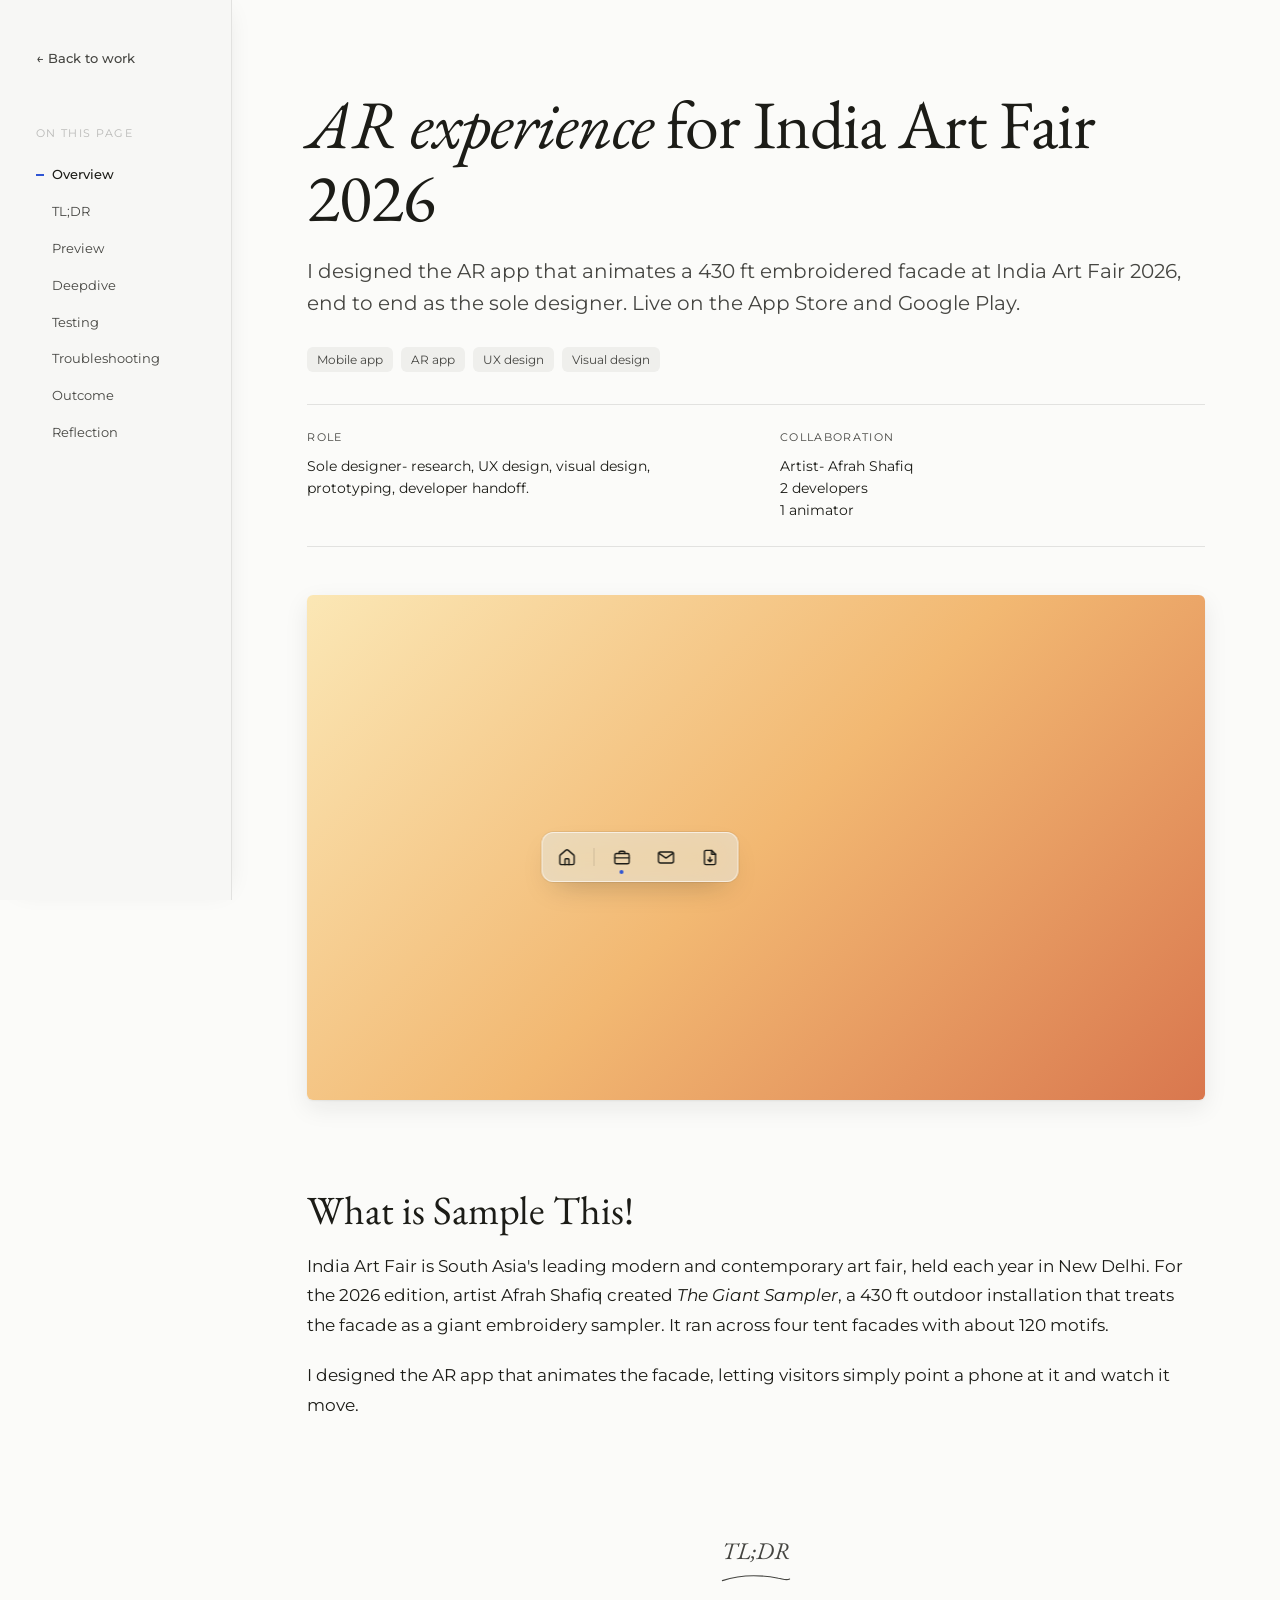
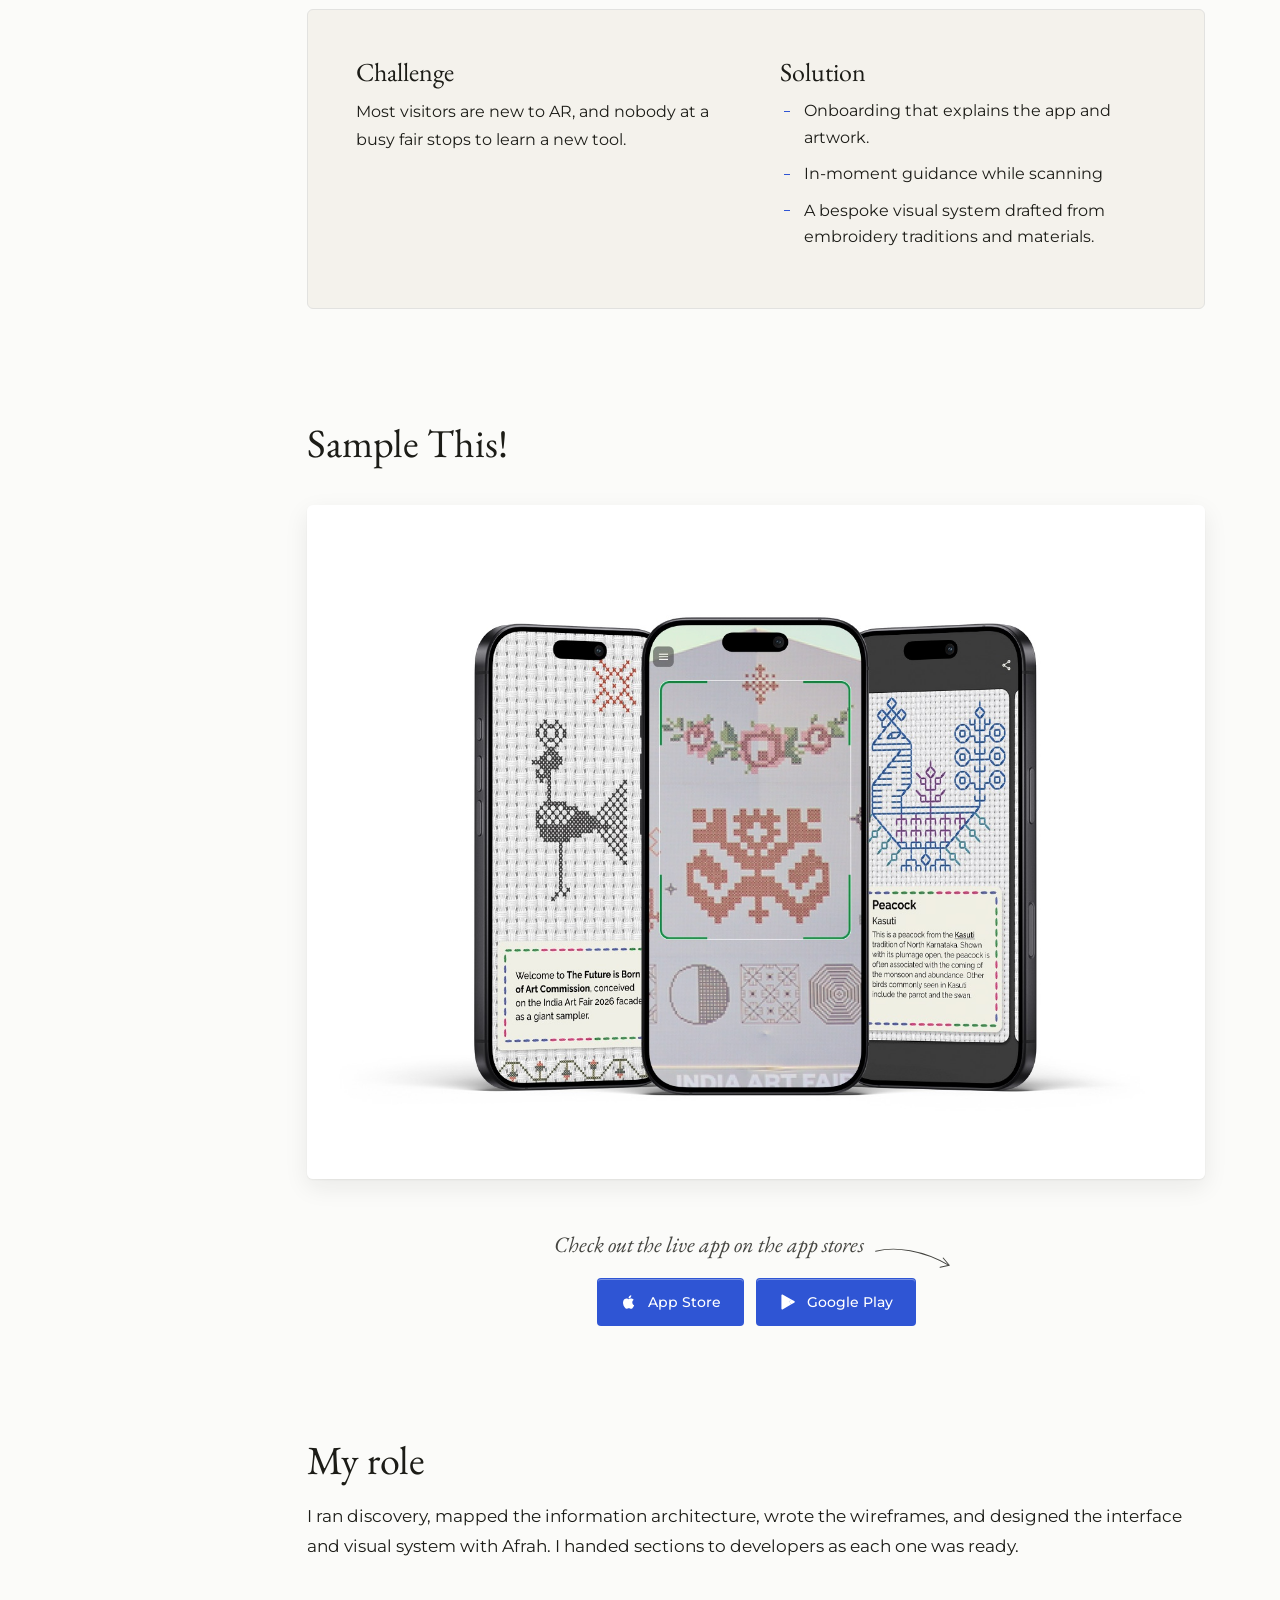
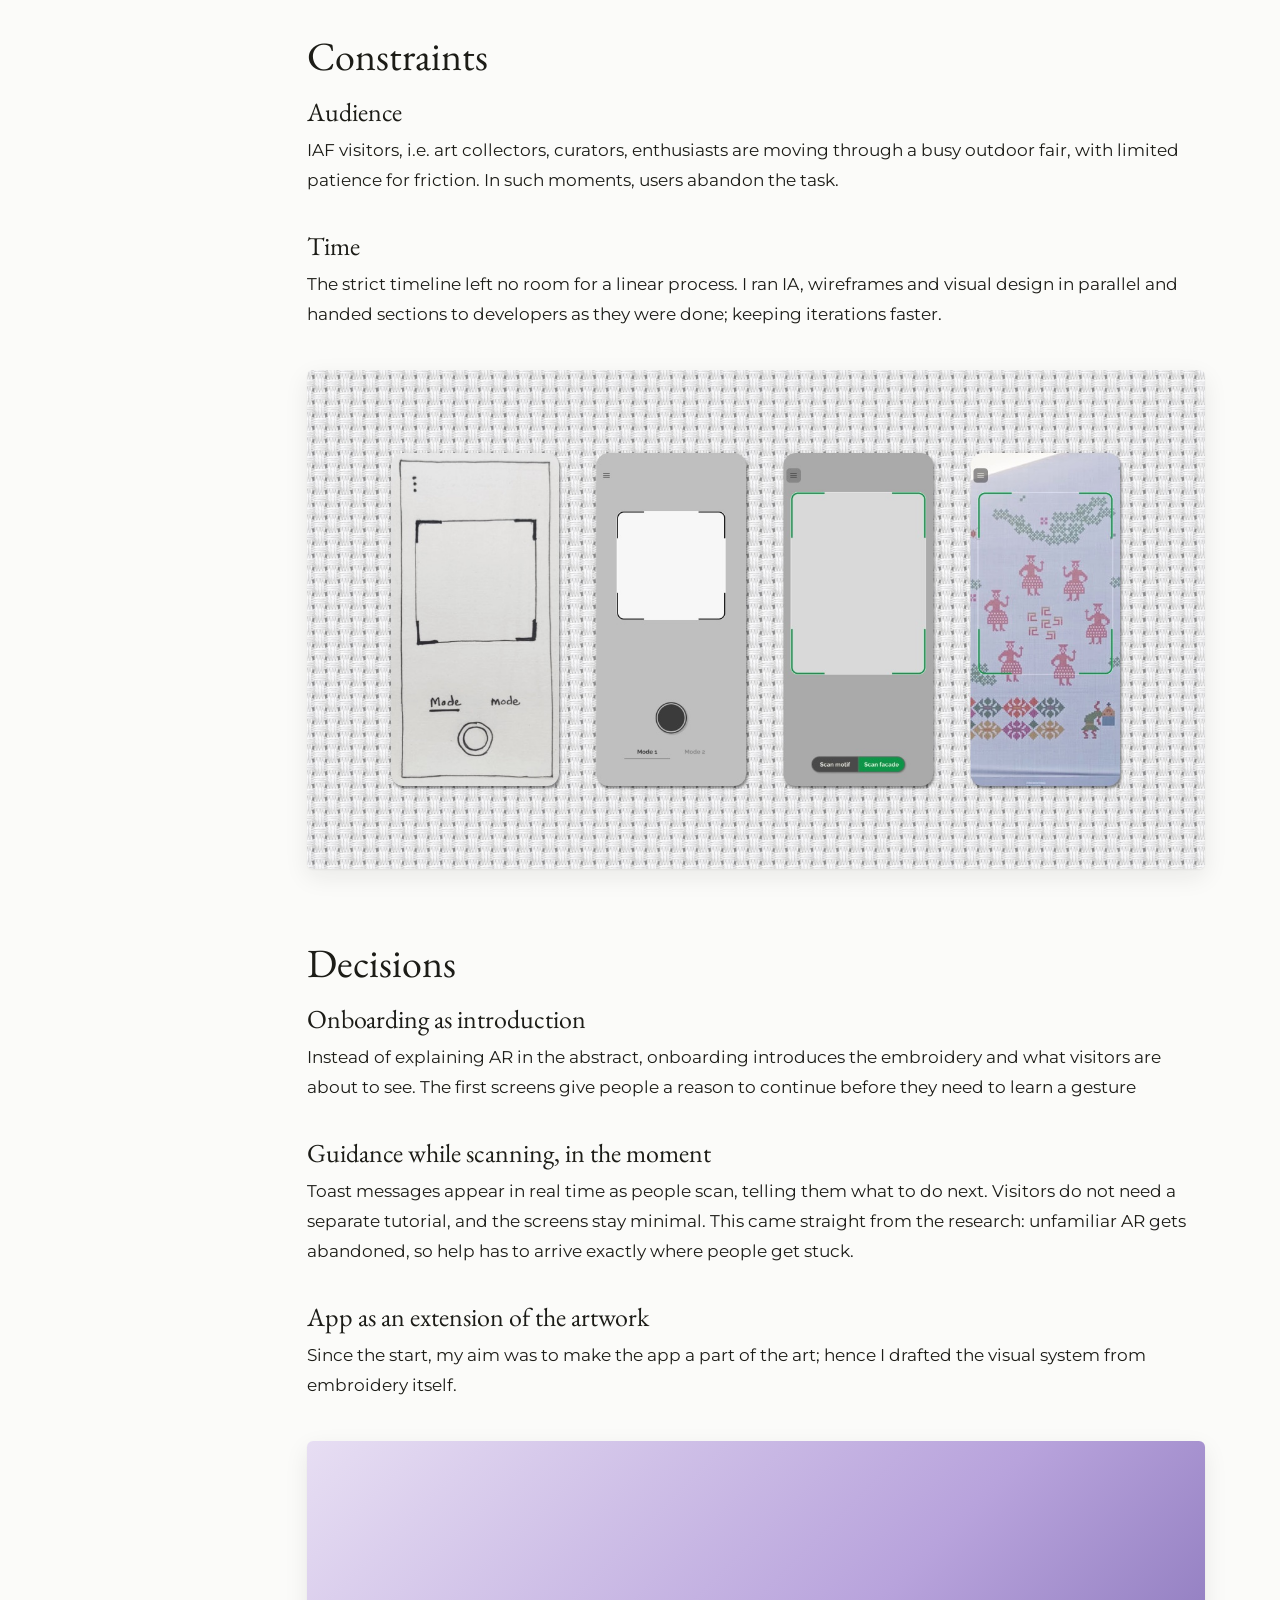
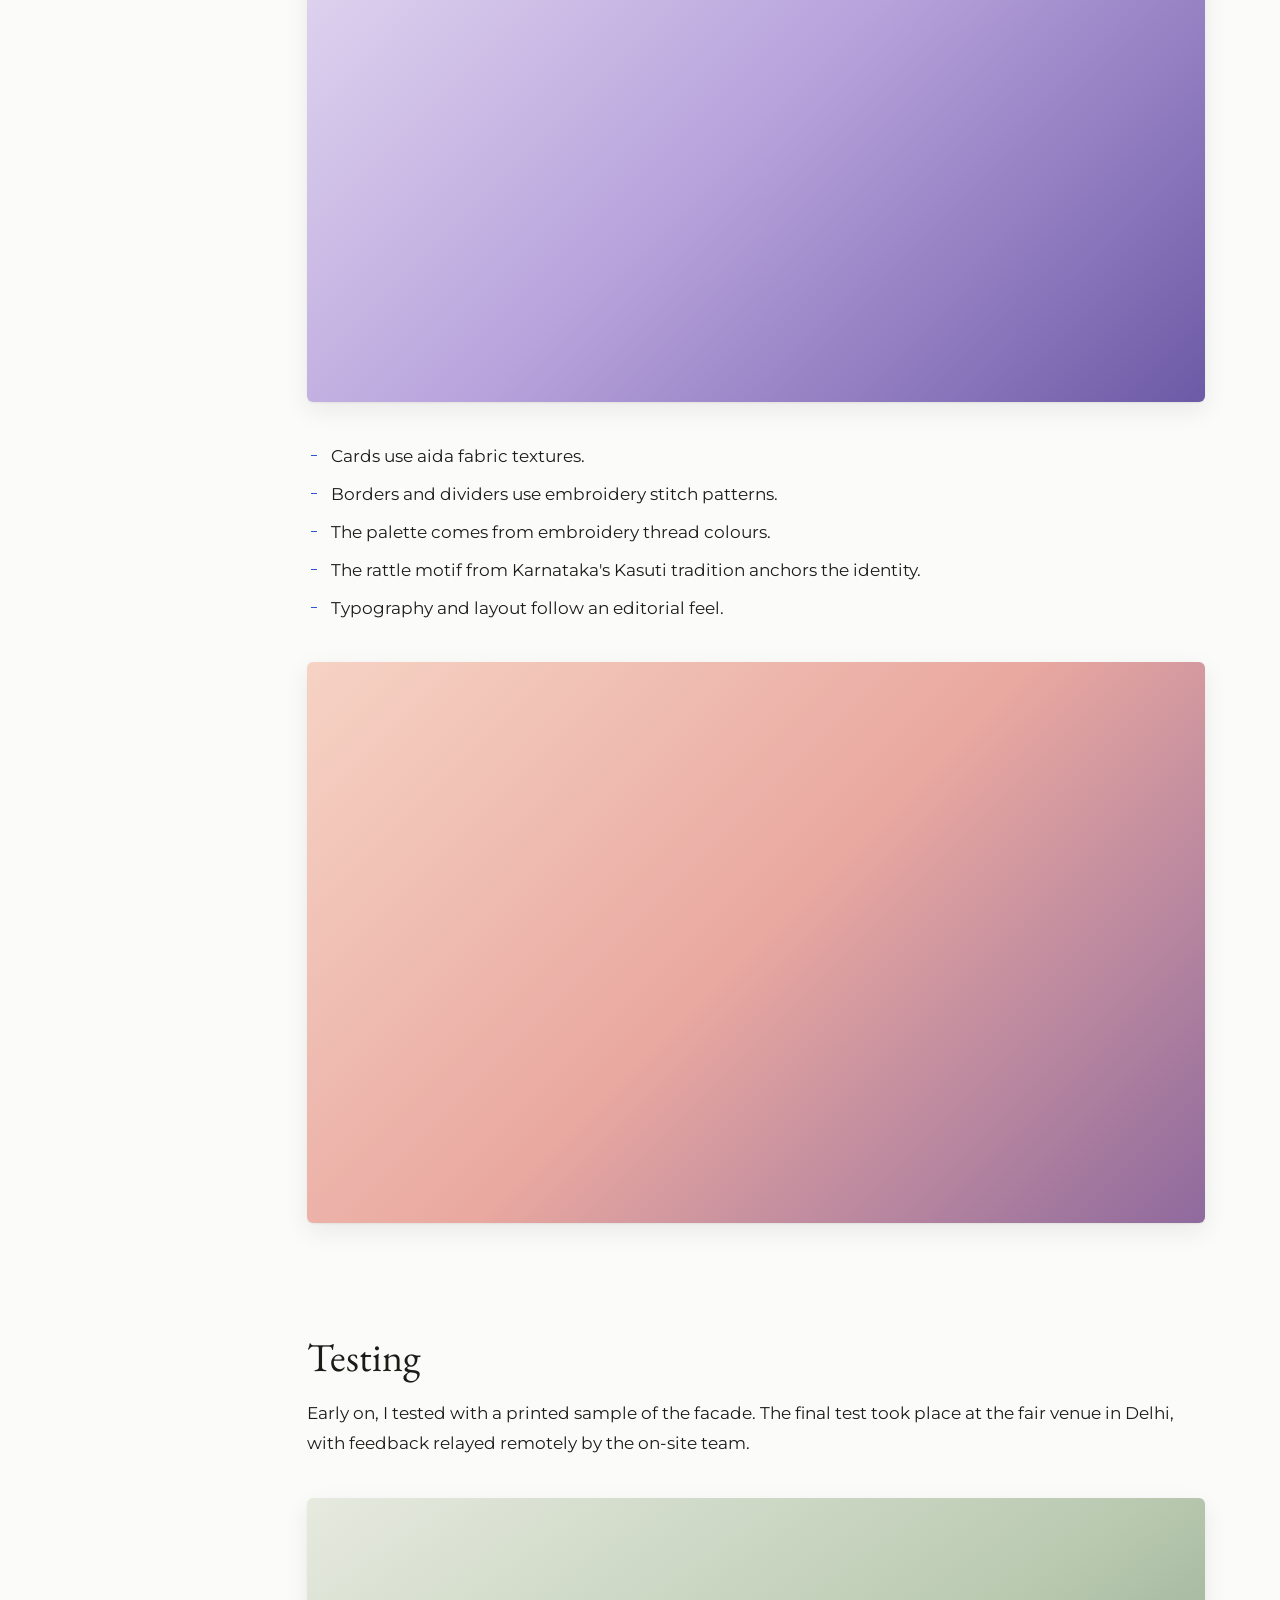
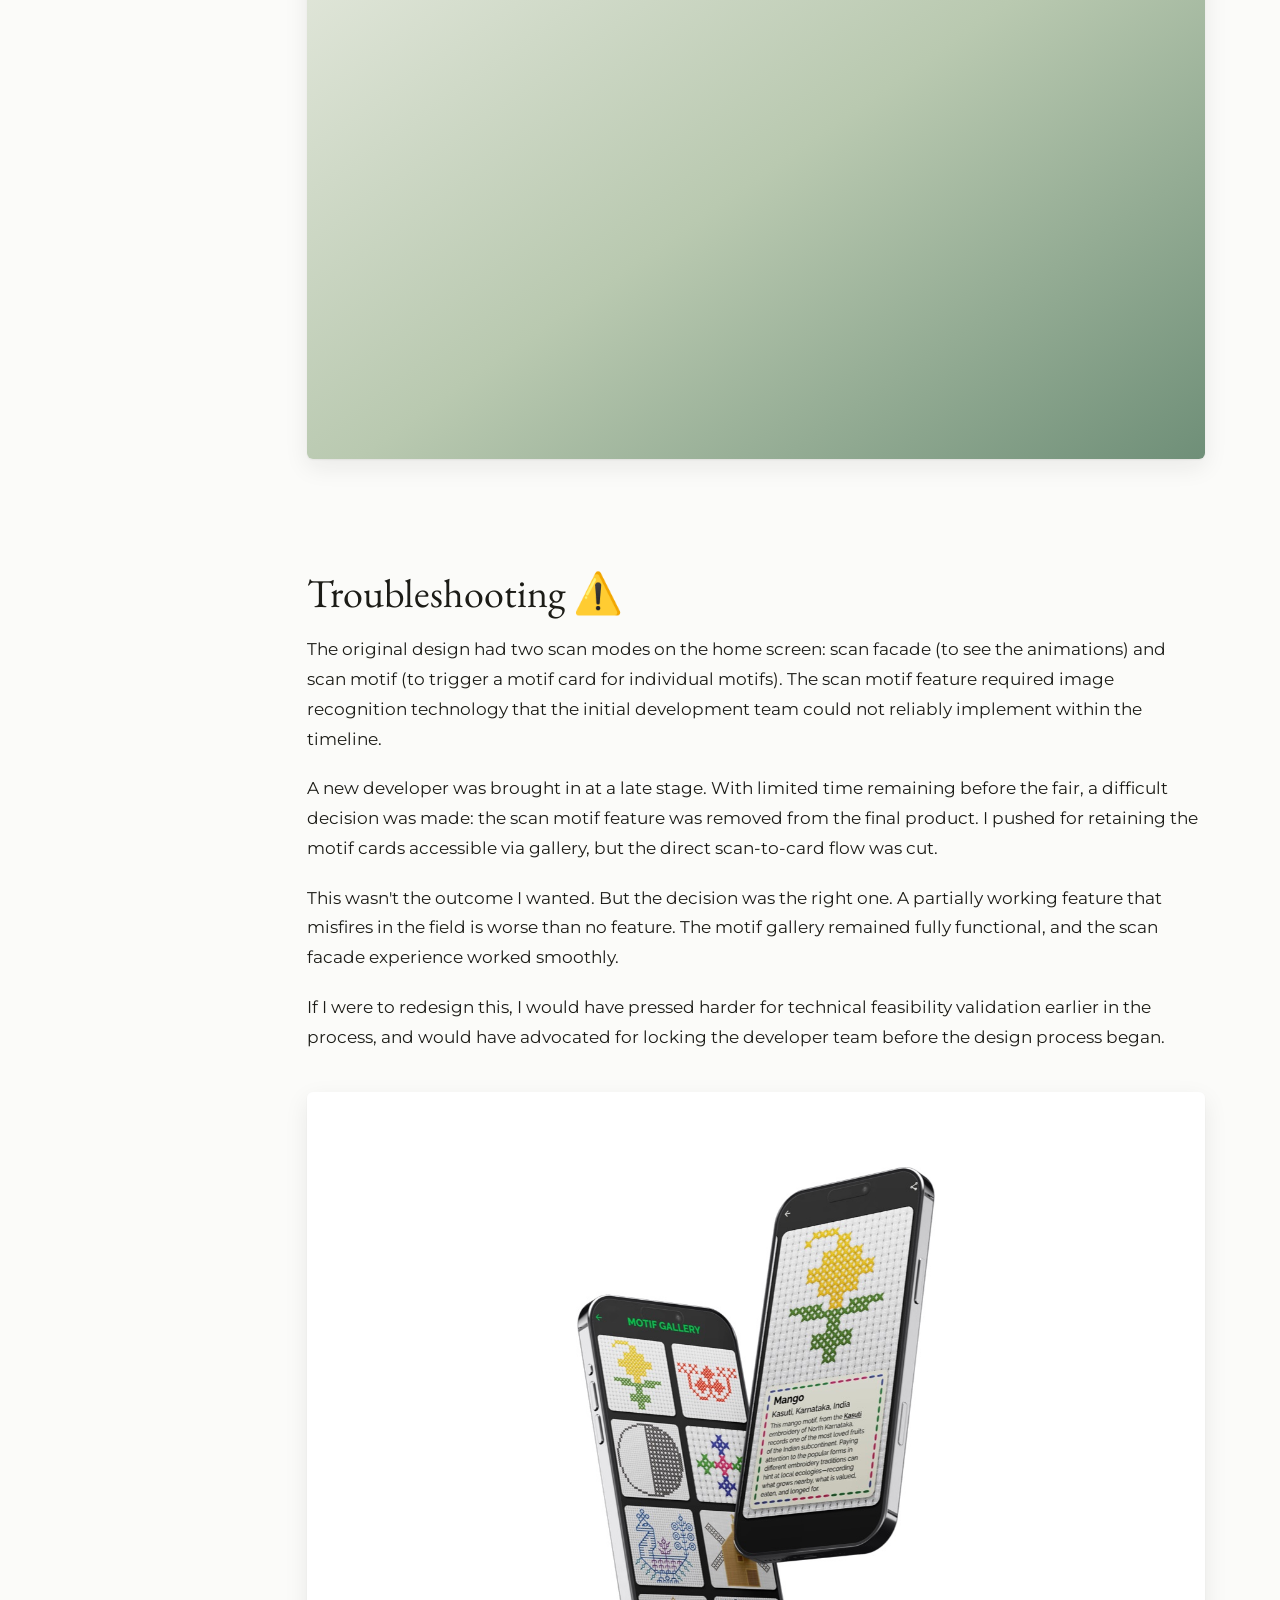
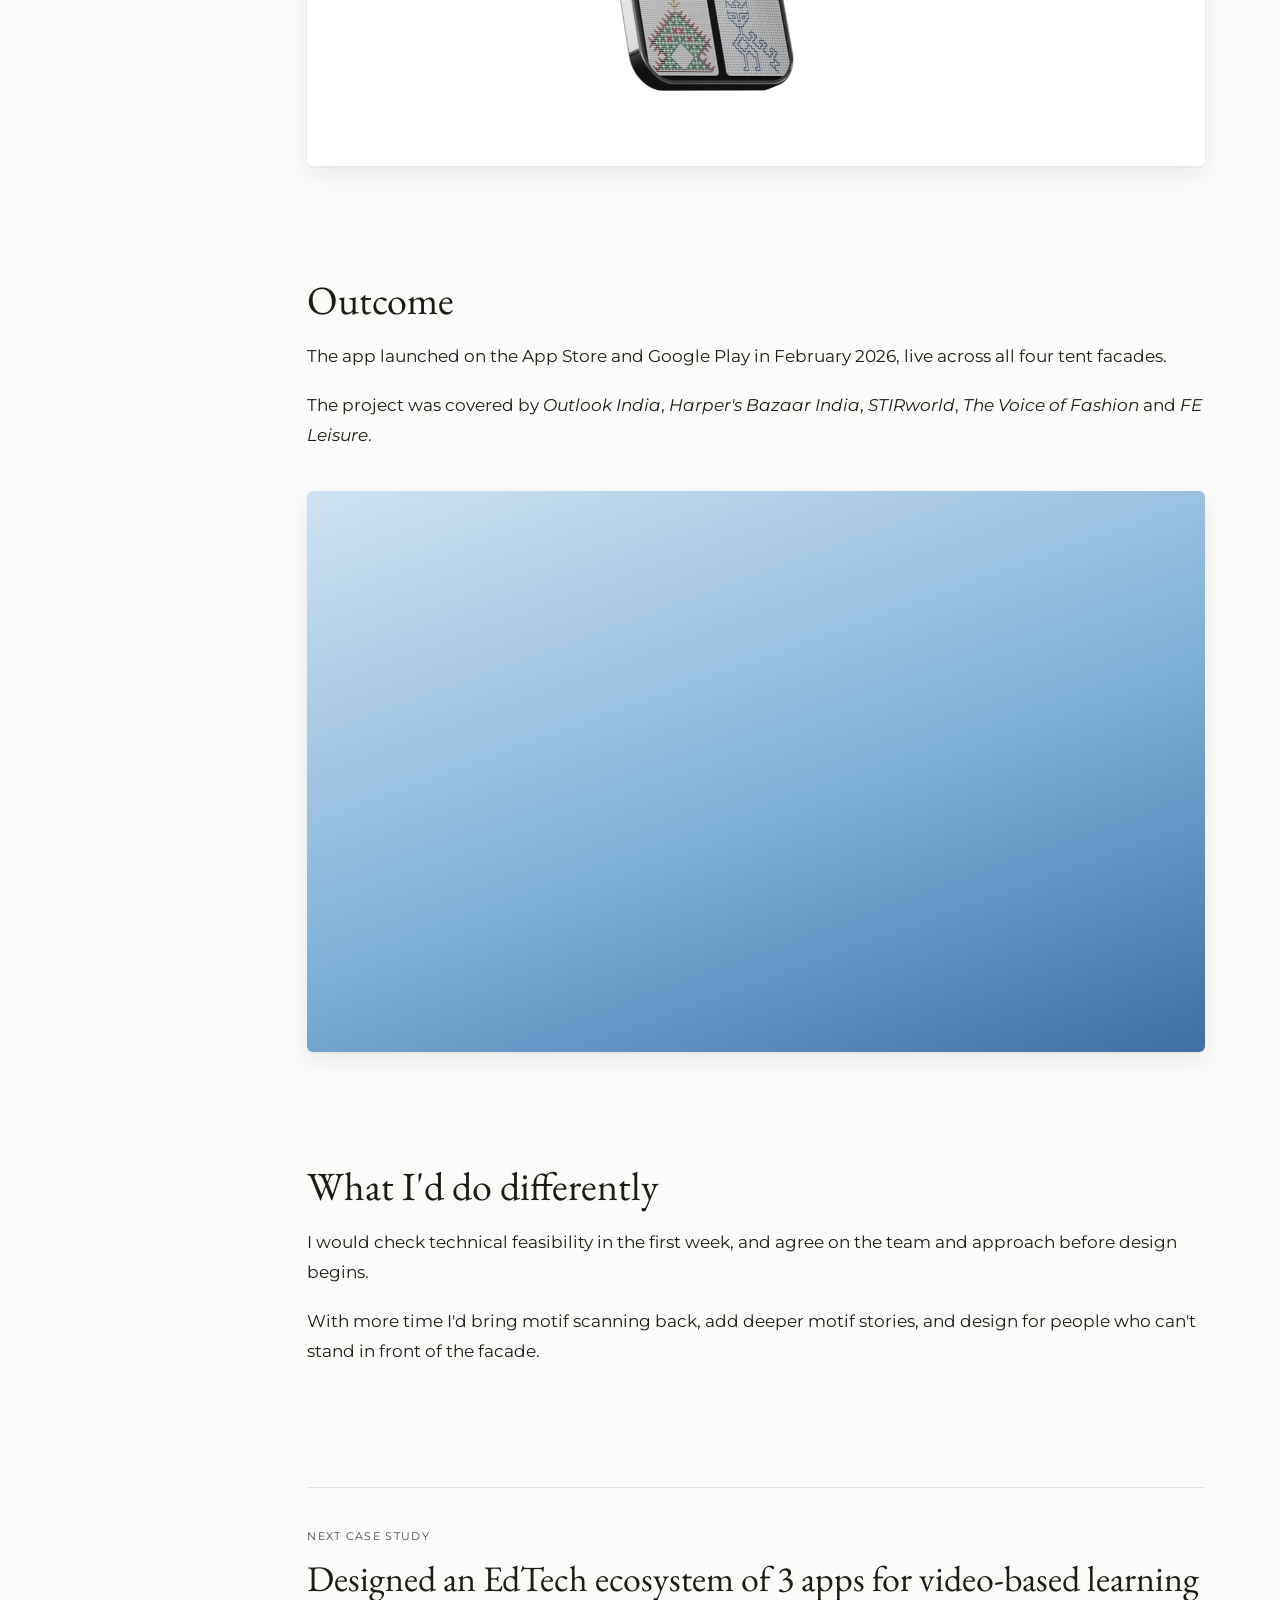
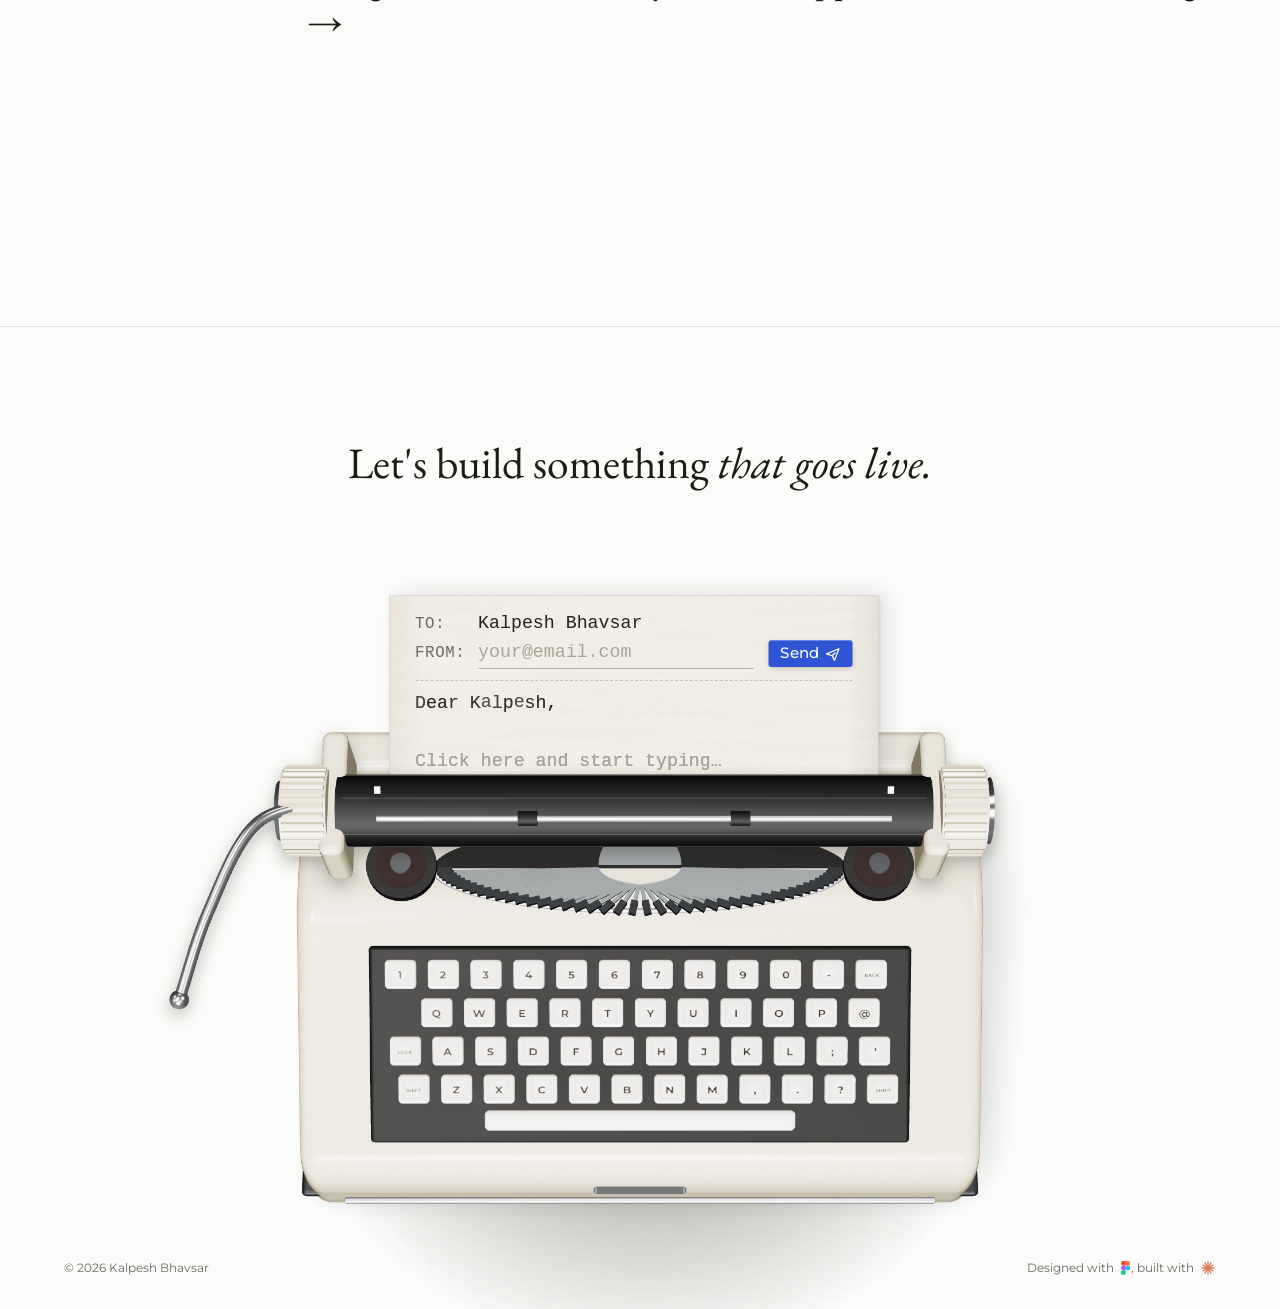
==== commit e0e56c9d: "Admin dashboard case study images and icons, gradient thumbnails, autoplay, shared footer, two stats" ====
--- a/project.html
+++ b/project.html
@@ -11,7 +11,7 @@
   <link rel="preload" as="style" href="https://fonts.googleapis.com/css2?family=EB+Garamond:ital,wght@0,400;0,500;1,400&family=Montserrat:wght@400;500;600&display=swap">
   <link rel="stylesheet" href="https://fonts.googleapis.com/css2?family=EB+Garamond:ital,wght@0,400;0,500;1,400&family=Montserrat:wght@400;500;600&display=swap" media="print" onload="this.media='all'">
   <noscript><link rel="stylesheet" href="https://fonts.googleapis.com/css2?family=EB+Garamond:ital,wght@0,400;0,500;1,400&family=Montserrat:wght@400;500;600&display=swap"></noscript>
-  <link rel="stylesheet" href="styles.css">
+  <link rel="stylesheet" href="styles.css?v=21">
   <!-- The site colour (buttons, highlights and the landing wall) -->
   <script src="theme.js"></script>
 </head>
@@ -40,21 +40,26 @@
     </main>
   </div>
 
-  <footer class="footer">
+  <!-- The same footer as the home page: heading, typewriter contact form, credits -->
+  <footer class="footer" id="contact">
     <h2 class="footer__heading">
-      <span id="footer-heading"></span>
-      <em id="footer-heading-italic"></em>
+      <span data-content="footer.heading"></span>
+      <em data-content="footer.headingItalic"></em>
     </h2>
-    <a class="footer__email" id="footer-email"></a>
-    <ul class="footer__links" id="footer-links"></ul>
-    <p class="footer__copy" id="footer-copy"></p>
+    <div class="typewriter" id="typewriter"></div>
+    <div class="footer__credits">
+      <p class="footer__copy" data-content="footer.copyright"></p>
+      <p class="footer__made" id="footer-made"></p>
+    </div>
   </footer>
 
   <!-- Floating nav bar (same as the home page) -->
   <nav class="nav" aria-label="Main"></nav>   <!-- built by nav.js -->
 
-  <script src="content.js"></script>
-  <script src="nav.js"></script>
-  <script src="case.js"></script>
+  <script src="content.js?v=21"></script>
+  <script src="nav.js?v=21"></script>
+  <script src="footer.js?v=21"></script>
+  <script src="case.js?v=21"></script>
+  <script src="typewriter.js?v=21"></script>
 </body>
 </html>
--- a/styles.css
+++ b/styles.css
@@ -79,10 +79,11 @@
    so the clouds can dissolve away into the next section instead of stopping at a line */
 .landing__sky { position: absolute; left: 0; top: 0; width: 100%; height: 100%; display: block; pointer-events: none; }
 .landing__greeting { margin: 0 0 18px; font: 400 clamp(18px, 1.8vw, 22px)/1.2 var(--font-head); color: var(--ink-soft); }
-.landing__headline { margin: 0; font: 400 clamp(38px, 5.4vw, 74px)/1.08 var(--font-head); letter-spacing: -.015em; text-wrap: balance; }
+.landing__headline { margin: 0; font: 400 clamp(34px, 4.7vw, 64px)/1.08 var(--font-head); letter-spacing: -.015em; text-wrap: balance; }
 .landing__headline em { font-style: italic; }
+.landing__line { display: block; }
 /* the three ideas, each on a highlighter stroke with room around it */
-.landing__pillars { margin: 40px 0 0; font: 400 clamp(15px, 1.45vw, 19px)/2.2 var(--font-body); color: var(--ink-soft); }
+.landing__pillars { margin: 40px 0 0; font: 400 clamp(17px, 1.75vw, 23px)/2.2 var(--font-body); color: var(--ink-soft); }
 .hl {
   position: relative;
   z-index: 0;
@@ -95,7 +96,8 @@
   font-weight: 600;
   line-height: 1.5;
   color: var(--ink);
-  cursor: help;
+  /* a small ring instead of the question-mark cursor */
+  cursor: url("data:image/svg+xml,%3Csvg xmlns='http://www.w3.org/2000/svg' width='28' height='28'%3E%3Ccircle cx='14' cy='14' r='9' fill='rgba(28,28,23,.08)' stroke='%231c1c17' stroke-width='1.6'/%3E%3C/svg%3E") 14 14, pointer;
 }
 /* punctuation hugs the word before it, with a good gap before the next */
 .hl-sep { margin: 0 .9em 0 .25em; }
@@ -189,11 +191,12 @@
   height: 100vh;
   height: 100svh;
   min-height: 640px;
-  padding: clamp(72px, 11vh, 120px) var(--gutter) 0;
+  /* like the Work section: content starts near the top, and the bottom is kept clear for the bar */
+  padding: clamp(20px, 3vh, 40px) var(--gutter) calc(88px + env(safe-area-inset-bottom, 0px));   /* same top spacing as Featured */
   overflow: hidden;
 }
 .about .section-heading { margin: 0; }
-.about__text { max-width: 640px; margin: 20px auto 0; font-size: clamp(16px, 1.5vw, 19px); line-height: 1.6; }
+.about__text { white-space: pre-line; max-width: 700px; margin: 20px auto 0; font-size: clamp(16px, 1.5vw, 19px); line-height: 1.6; }
 /* the items that finish the sentence; one shows at a time, in the same voice as the sentence */
 .about__steps { position: relative; display: grid; width: min(720px, 100%); min-height: 2.5em; margin-top: 8px; font: 400 clamp(24px, 2.6vw, 34px)/1.2 var(--font-head); letter-spacing: -.01em; color: var(--ink); }
 .about__step { grid-area: 1 / 1; opacity: 0; transform: translateY(.6em); filter: blur(4px); transition: opacity .5s ease, transform .6s cubic-bezier(.2, .7, .2, 1), filter .5s ease; text-wrap: balance; }
@@ -376,7 +379,7 @@
 .project__desc { color: var(--ink-soft); max-width: 480px; font-size: 15px; line-height: 1.55; }
 .project__metrics {
   display: grid;
-  grid-template-columns: repeat(3, 1fr);
+  grid-template-columns: repeat(2, minmax(0, 200px));   /* two stats per project */
   gap: 16px;
   margin-top: 18px;
 }
@@ -1484,7 +1487,7 @@
   font-size: 15px;
   line-height: 1.45;
 }
-.cs-tile img, .cs-tile__icon { width: 48px; height: 48px; border-radius: var(--radius-control); object-fit: contain; }
+.cs-tile img, .cs-tile__icon { width: 60px; height: 60px; border-radius: var(--radius-control); object-fit: contain; }
 
 /* App store links */
 .cs-links { display: flex; flex-wrap: wrap; justify-content: center; gap: 12px; }
@@ -1679,3 +1682,6 @@
   .cs-note { font-size: 20px; }
   .case__next { margin-top: 88px; }
 }
+
+/* Case study pages: the same footer as the home page, with plenty of room above it */
+.case-page #contact.footer { margin-top: clamp(120px, 18vh, 200px); border-top: 1px solid var(--line); }
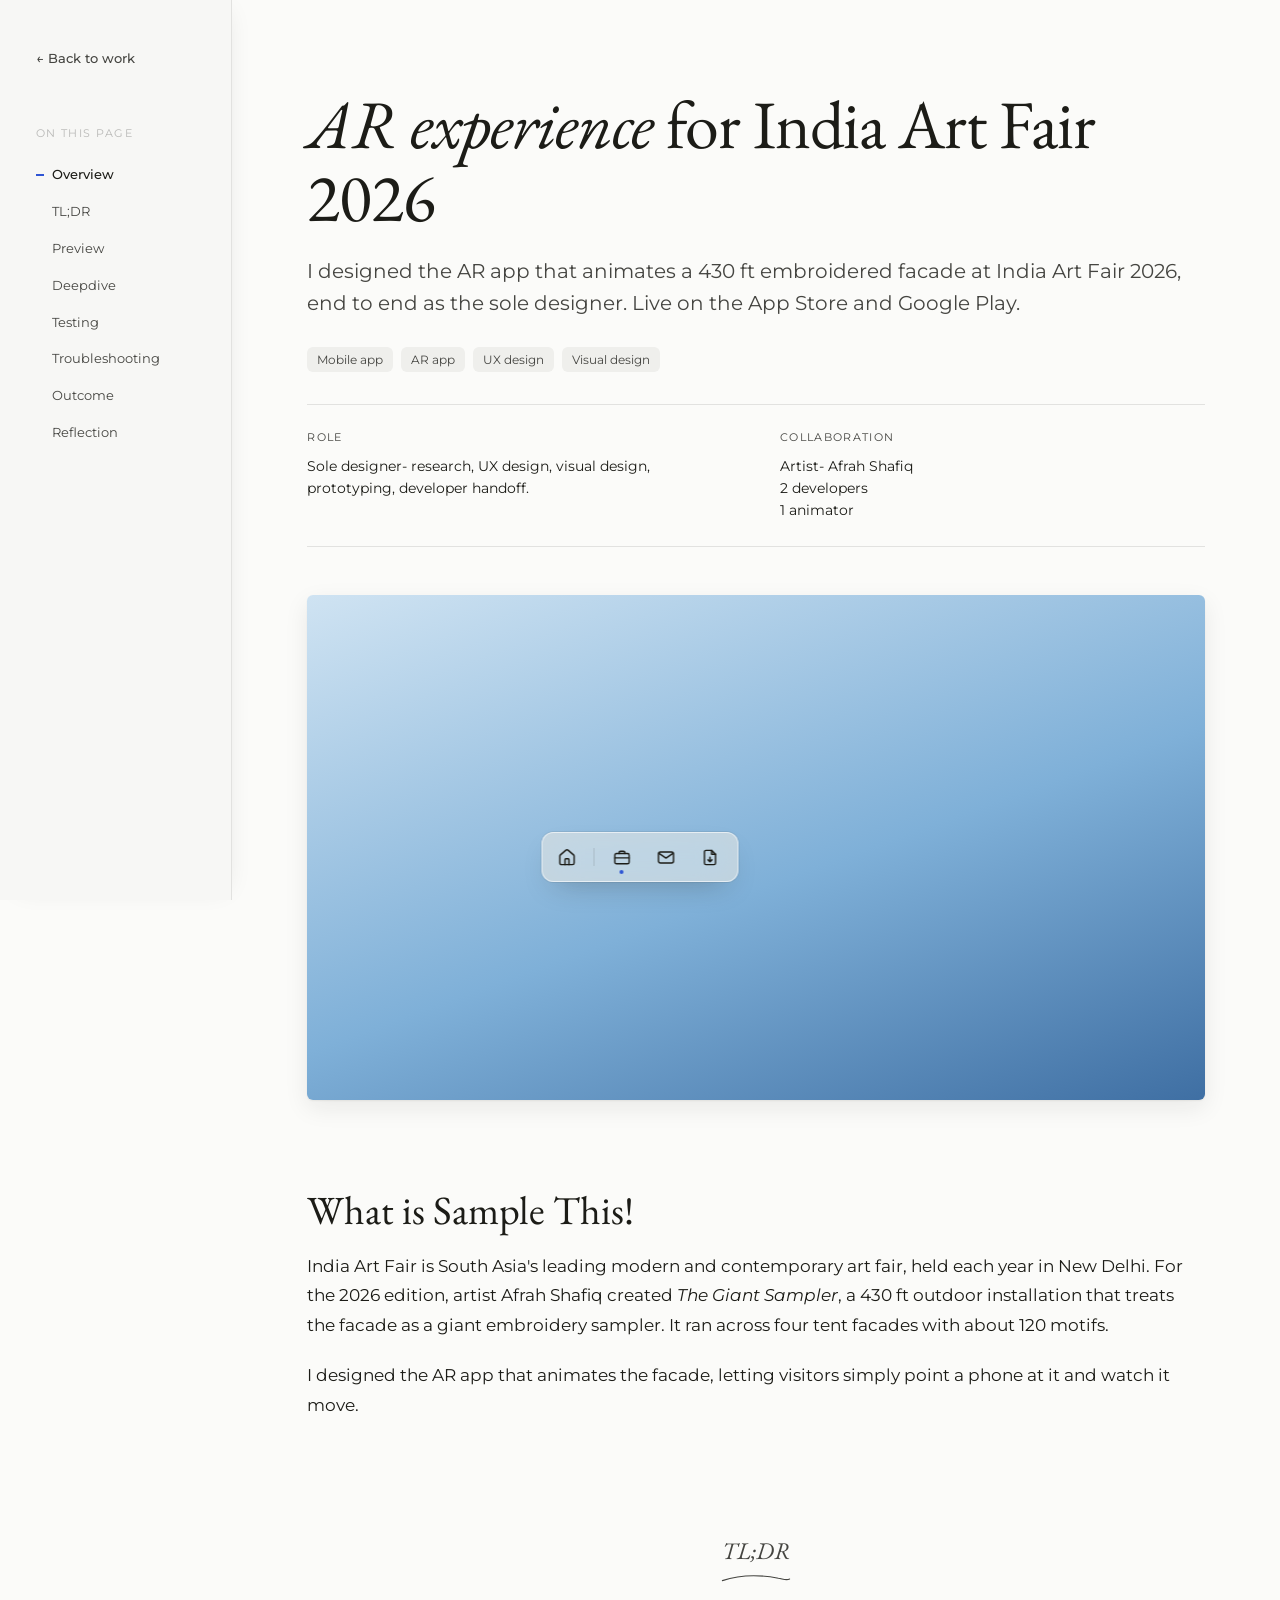
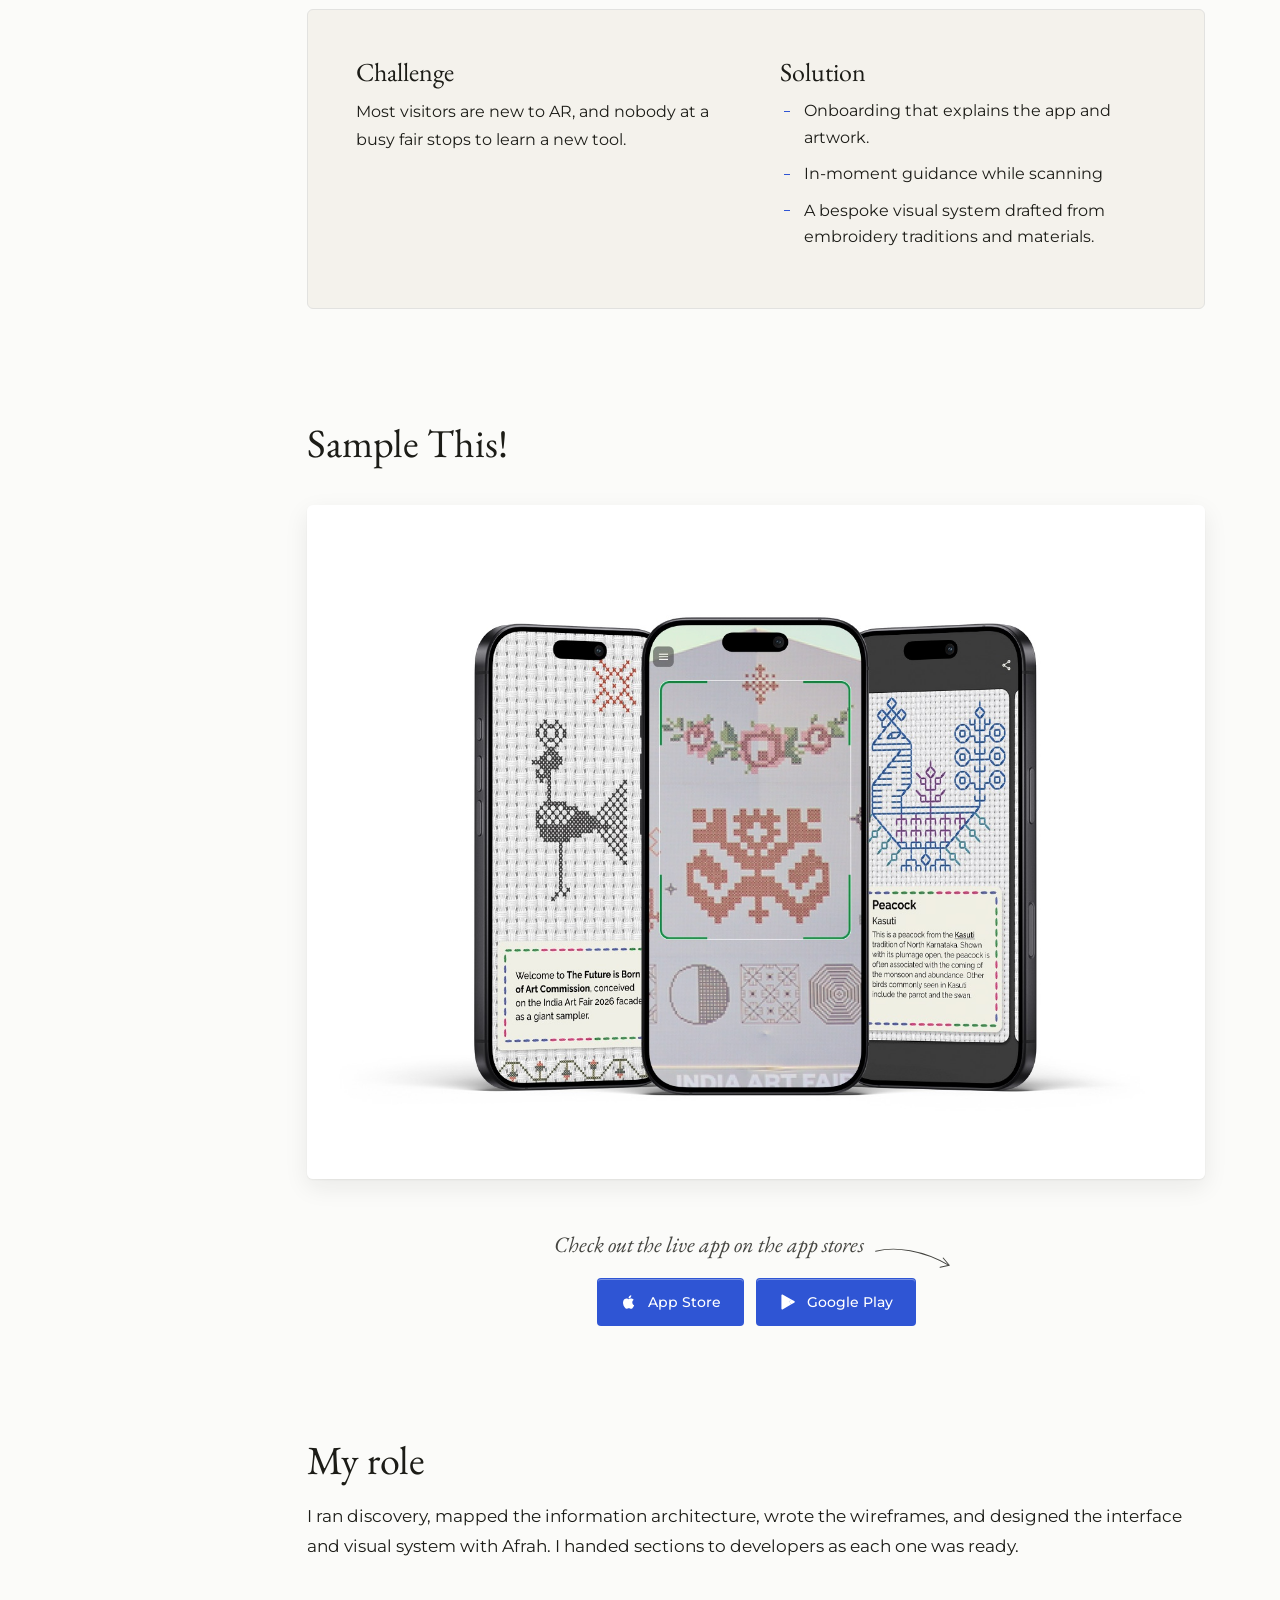
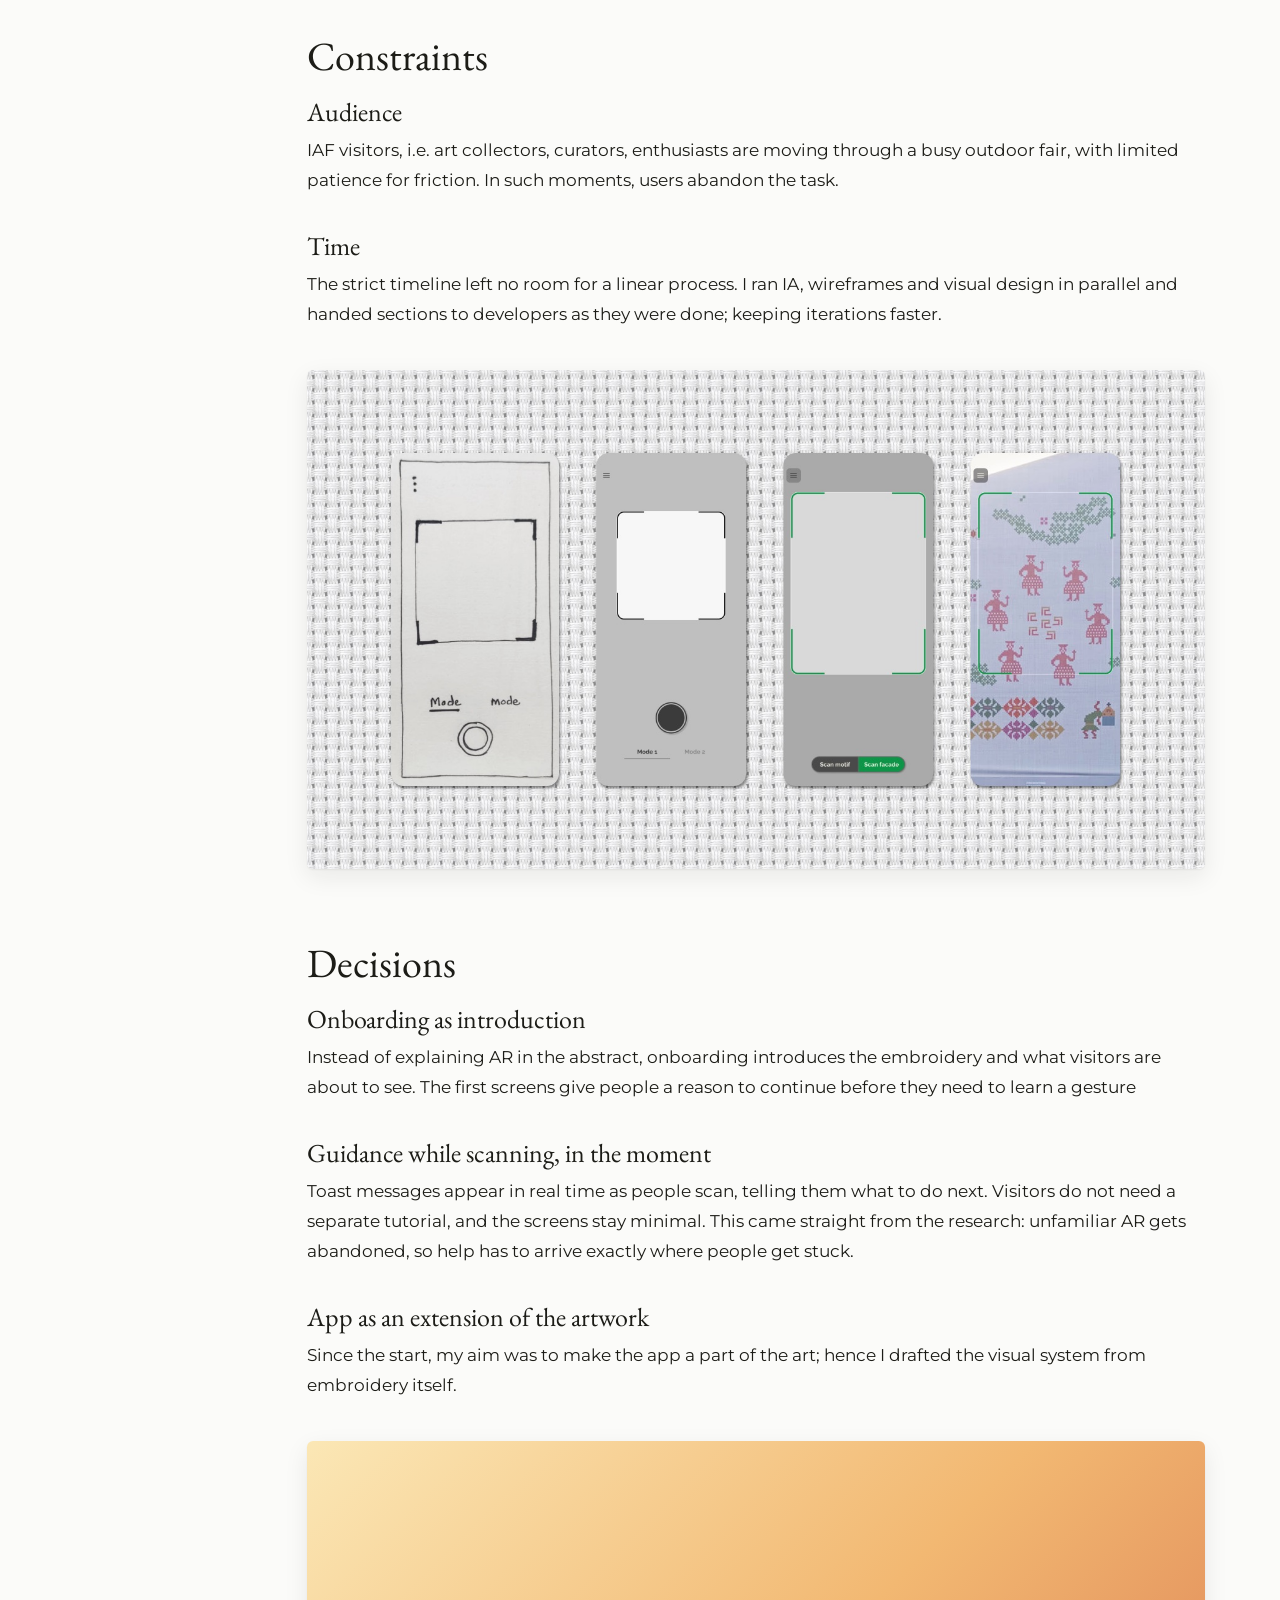
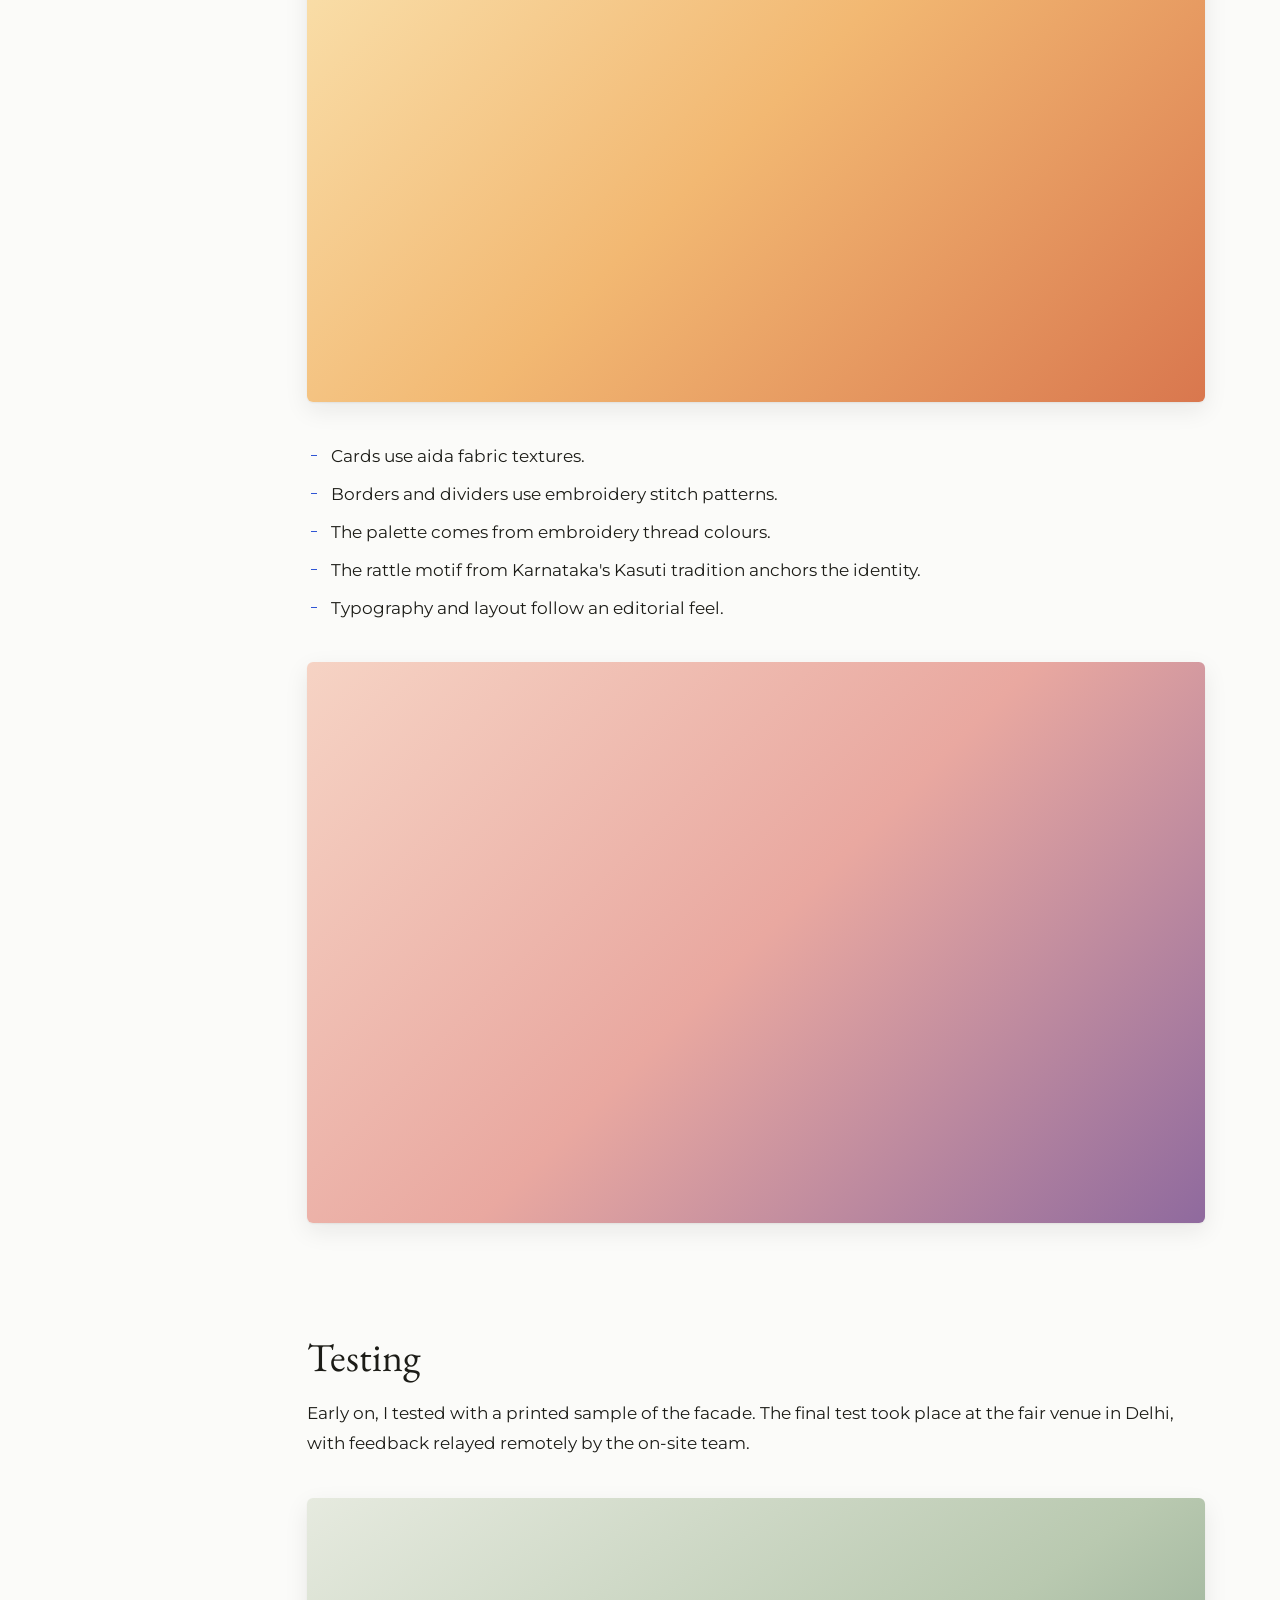
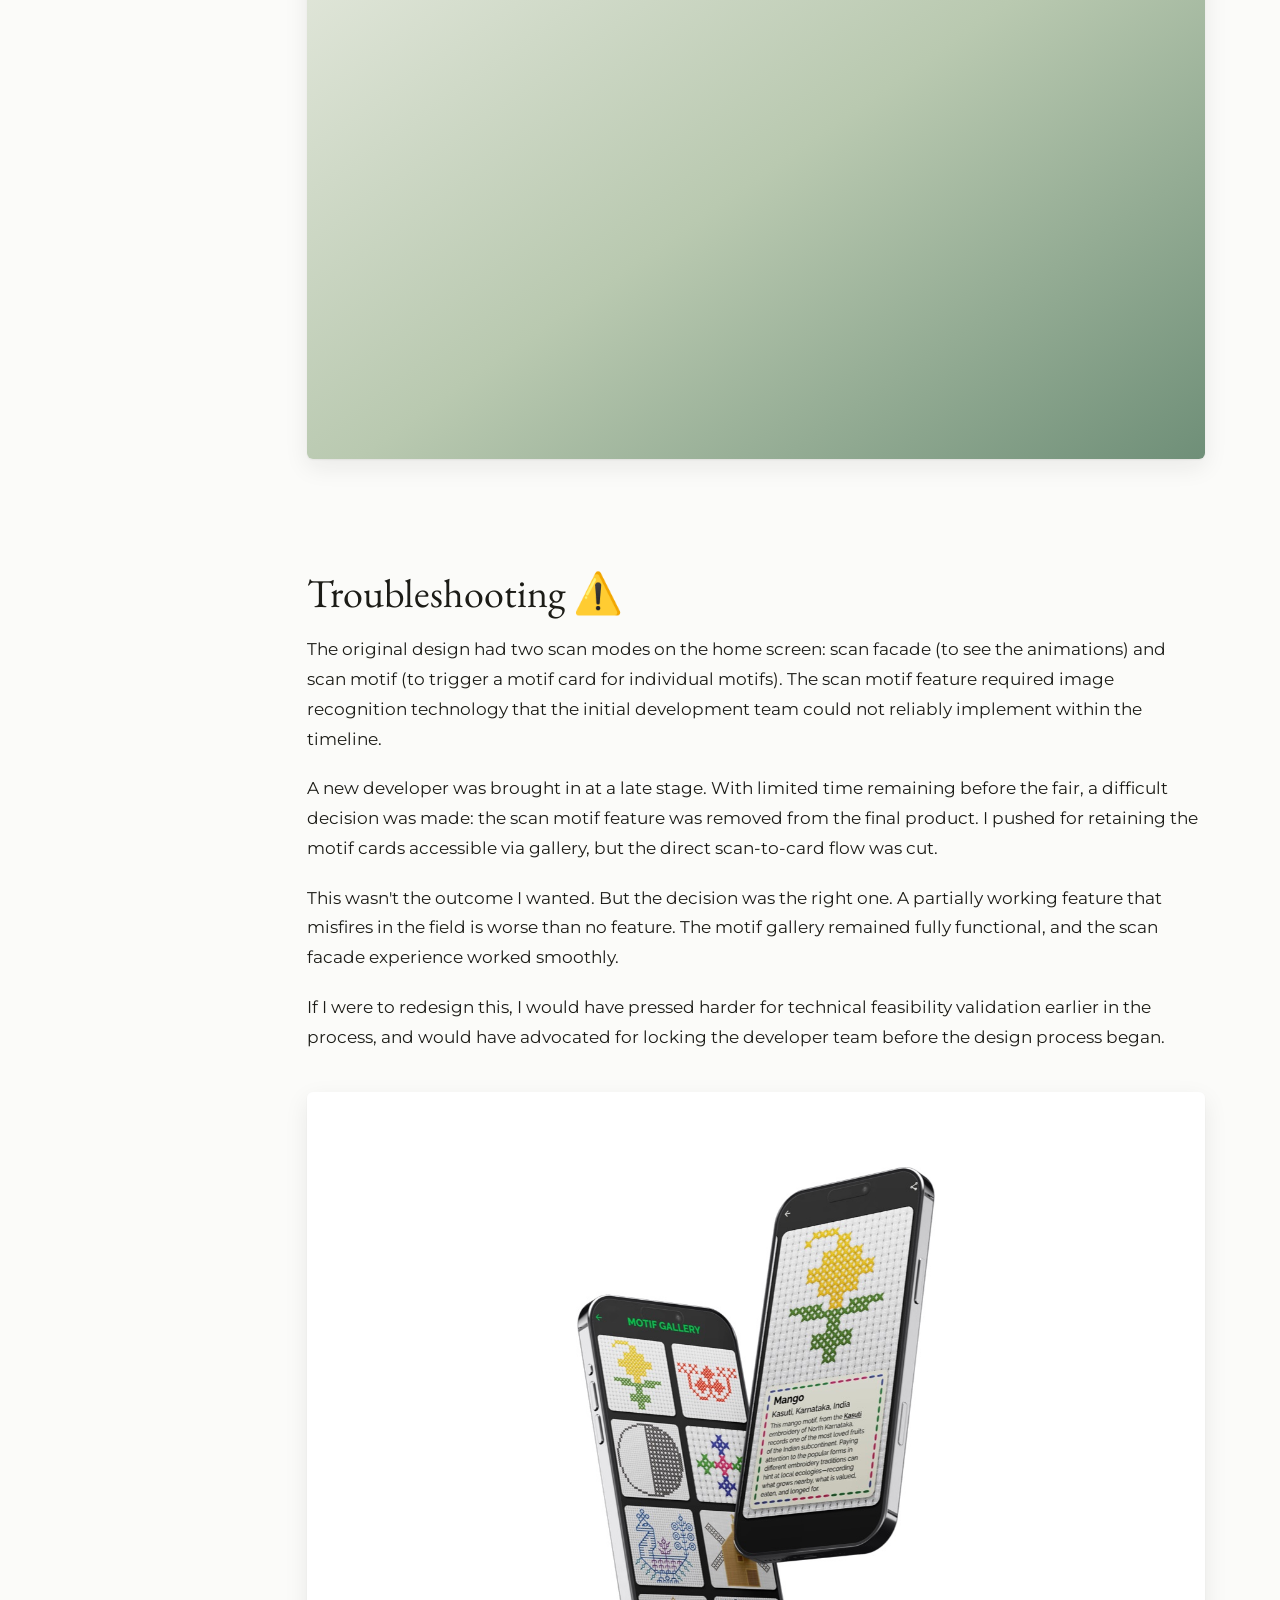
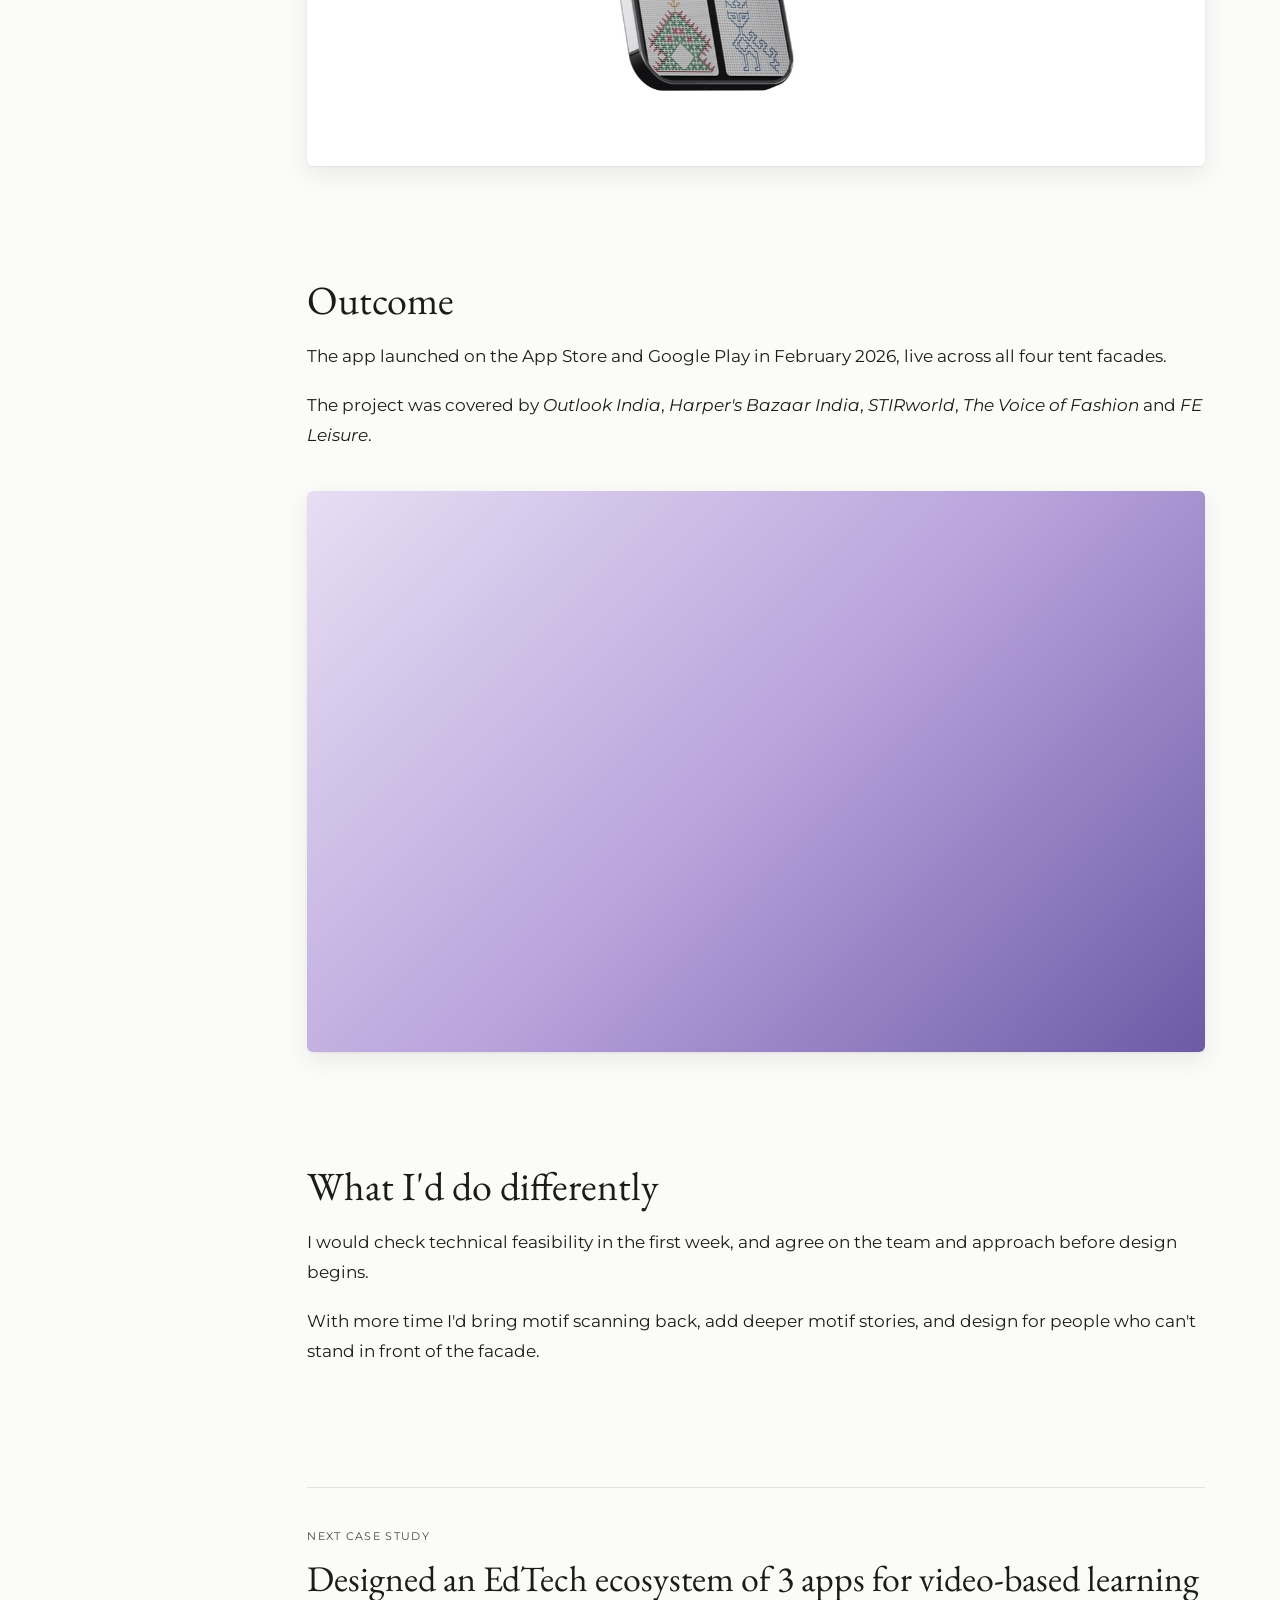
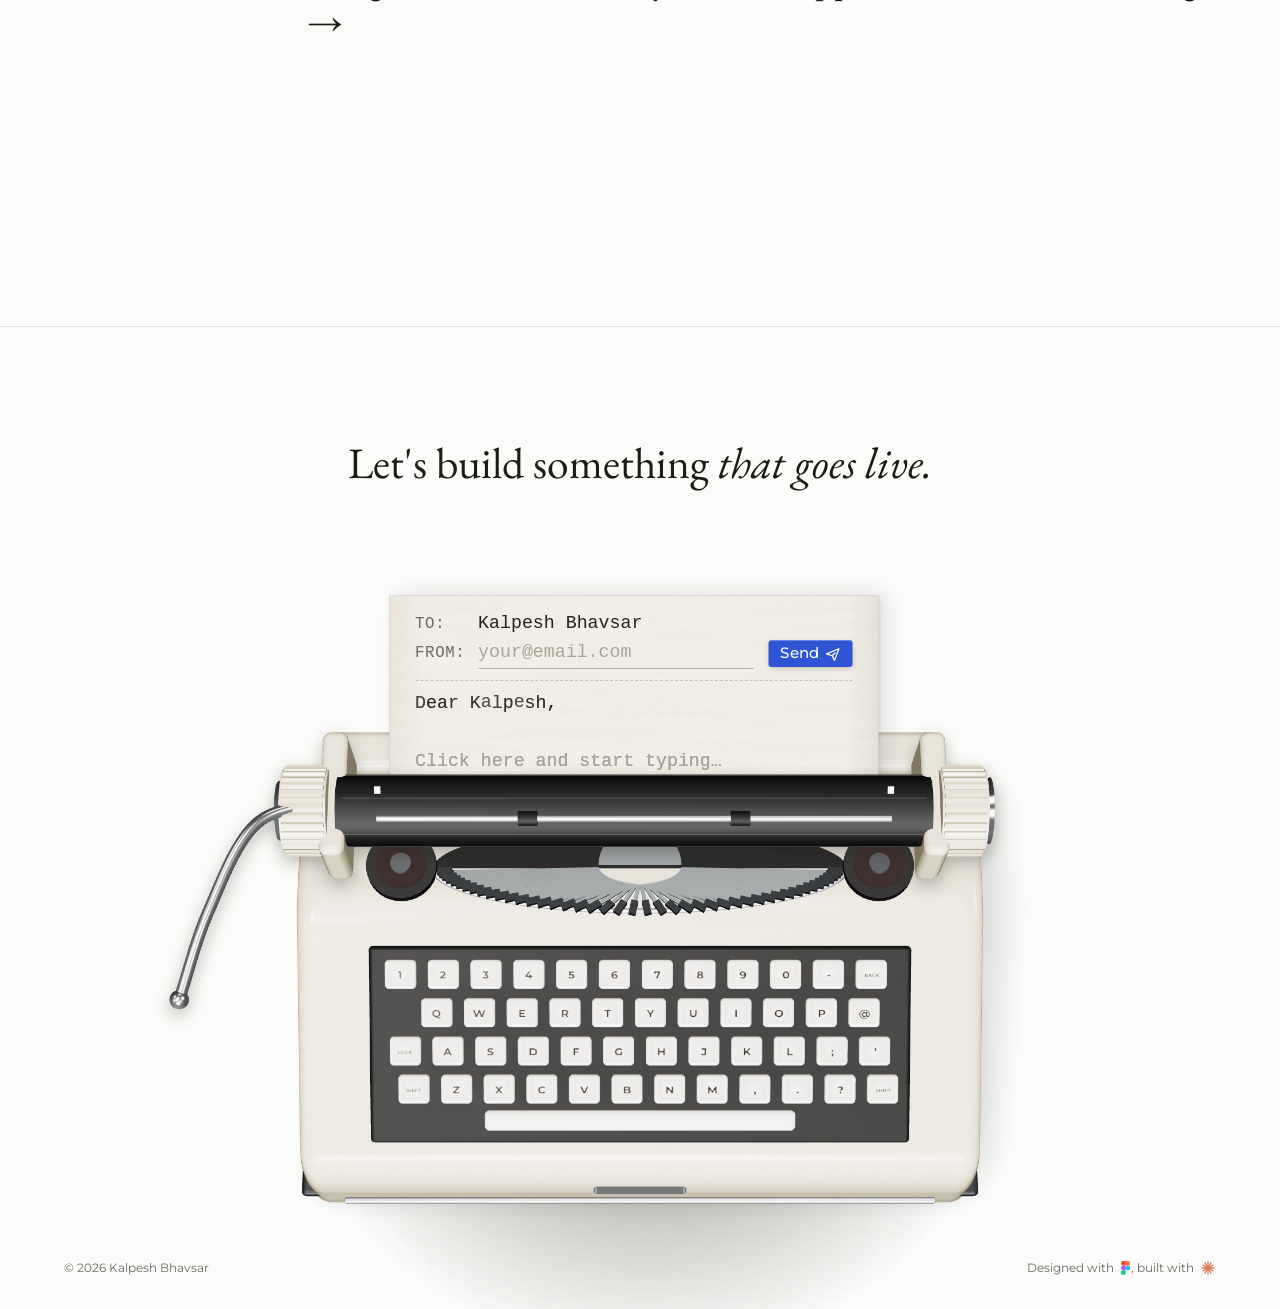
==== commit da1dbea0: "Phone fixes: moving pixels and photos, stacked ideas, two-row logos, project cards, simple footer Co" ====
--- a/project.html
+++ b/project.html
@@ -11,7 +11,7 @@
   <link rel="preload" as="style" href="https://fonts.googleapis.com/css2?family=EB+Garamond:ital,wght@0,400;0,500;1,400&family=Montserrat:wght@400;500;600&display=swap">
   <link rel="stylesheet" href="https://fonts.googleapis.com/css2?family=EB+Garamond:ital,wght@0,400;0,500;1,400&family=Montserrat:wght@400;500;600&display=swap" media="print" onload="this.media='all'">
   <noscript><link rel="stylesheet" href="https://fonts.googleapis.com/css2?family=EB+Garamond:ital,wght@0,400;0,500;1,400&family=Montserrat:wght@400;500;600&display=swap"></noscript>
-  <link rel="stylesheet" href="styles.css?v=21">
+  <link rel="stylesheet" href="styles.css?v=22">
   <!-- The site colour (buttons, highlights and the landing wall) -->
   <script src="theme.js"></script>
 </head>
@@ -56,10 +56,10 @@
   <!-- Floating nav bar (same as the home page) -->
   <nav class="nav" aria-label="Main"></nav>   <!-- built by nav.js -->
 
-  <script src="content.js?v=21"></script>
-  <script src="nav.js?v=21"></script>
-  <script src="footer.js?v=21"></script>
-  <script src="case.js?v=21"></script>
-  <script src="typewriter.js?v=21"></script>
+  <script src="content.js?v=22"></script>
+  <script src="nav.js?v=22"></script>
+  <script src="footer.js?v=22"></script>
+  <script src="case.js?v=22"></script>
+  <script src="typewriter.js?v=22"></script>
 </body>
 </html>
--- a/styles.css
+++ b/styles.css
@@ -1203,8 +1203,7 @@
 /* Respect people who ask their device for less motion */
 @media (prefers-reduced-motion: reduce) {
   html { scroll-behavior: auto; }
-  .logos__track { animation: none; flex-wrap: wrap; justify-content: center; width: auto; }
-  .logos__track [aria-hidden="true"] { display: none; }
+  .logos__track { animation-duration: 56s; }   /* still glides, just more slowly */
   *, *::before, *::after { transition-duration: .01ms !important; }
 }
 
@@ -1685,3 +1684,54 @@
 
 /* Case study pages: the same footer as the home page, with plenty of room above it */
 .case-page #contact.footer { margin-top: clamp(120px, 18vh, 200px); border-top: 1px solid var(--line); }
+
+/* ==========================================================================
+   Phones (820px and narrower)
+   ========================================================================== */
+.logos__rows { display: none; }
+.footer__simple { display: none; }
+@media (max-width: 820px) {
+  /* Landing: one idea per line — "Context first / System underneath & / Craft on top" */
+  .landing__pillars { line-height: 1.9; }
+  .hl-group { display: block; }
+  .hl-sep--comma, .hl-sep--end { display: none; }
+  .hl-sep--and { margin: 0 0 0 .5em; }
+
+  /* About: more room at the top on a tall phone screen */
+  .about__stage { padding-top: clamp(56px, 11vh, 110px); }
+
+  /* Logos: two rows gliding in opposite directions, with room around them */
+  .logos { margin: 72px 0; padding: 56px 0; }
+  .logos__heading { margin-bottom: 28px; }
+  #logo-track { display: none; }
+  .logos__rows { display: grid; gap: 22px; }
+  .logos__track--row { animation-duration: 26s; }
+  .logos__track--row.is-reverse { animation-direction: reverse; }
+  .logos__rows .logo { height: 36px; padding: 0 26px; }
+
+  /* Featured: each project is its own card, well apart from the next; the whole card opens the case study */
+  .work__layout { margin-top: 36px; }
+  .project {
+    margin-bottom: 28px;
+    padding: 14px 14px 22px;
+    border-radius: 16px;
+    background: #fff;
+    box-shadow: 0 0 0 1px rgba(28, 28, 23, .06), 0 14px 32px -20px rgba(28, 28, 23, .35);
+    cursor: pointer;
+  }
+  .project:last-child { margin-bottom: 0; }
+  .project__toggle { padding: 4px 4px 0; }
+  .project__title { line-height: 1.22; }
+  .project__tags-wrap { padding: 0 4px; }
+  .project__details-inner { padding: 0 4px; }
+  .project__mobile-img { margin: 14px 0 18px; border-radius: 10px; }
+  .project__link { display: none; }
+
+  /* Footer: a simple version for now (no typewriter) */
+  #contact .typewriter { display: none; }
+  .footer__simple { display: grid; justify-items: center; gap: 18px; margin-top: 28px; }
+  .footer__simple-mail { font: 400 clamp(20px, 6vw, 26px)/1.2 var(--font-head); color: var(--ink); text-decoration: underline; text-decoration-thickness: 1px; text-underline-offset: 5px; word-break: break-all; }
+  .footer__simple-links { display: flex; gap: 10px; }
+  .footer__simple-links a { padding: 10px 16px; border-radius: 10px; background: rgba(228, 227, 221, .66); color: var(--ink); font: 500 14px/1 var(--font-body); text-decoration: none; box-shadow: inset 0 0 0 1px rgba(255, 255, 255, .6), 0 0 0 1px rgba(28, 28, 23, .08); }
+  #contact.footer { padding-bottom: calc(150px + env(safe-area-inset-bottom, 0px)); }
+}
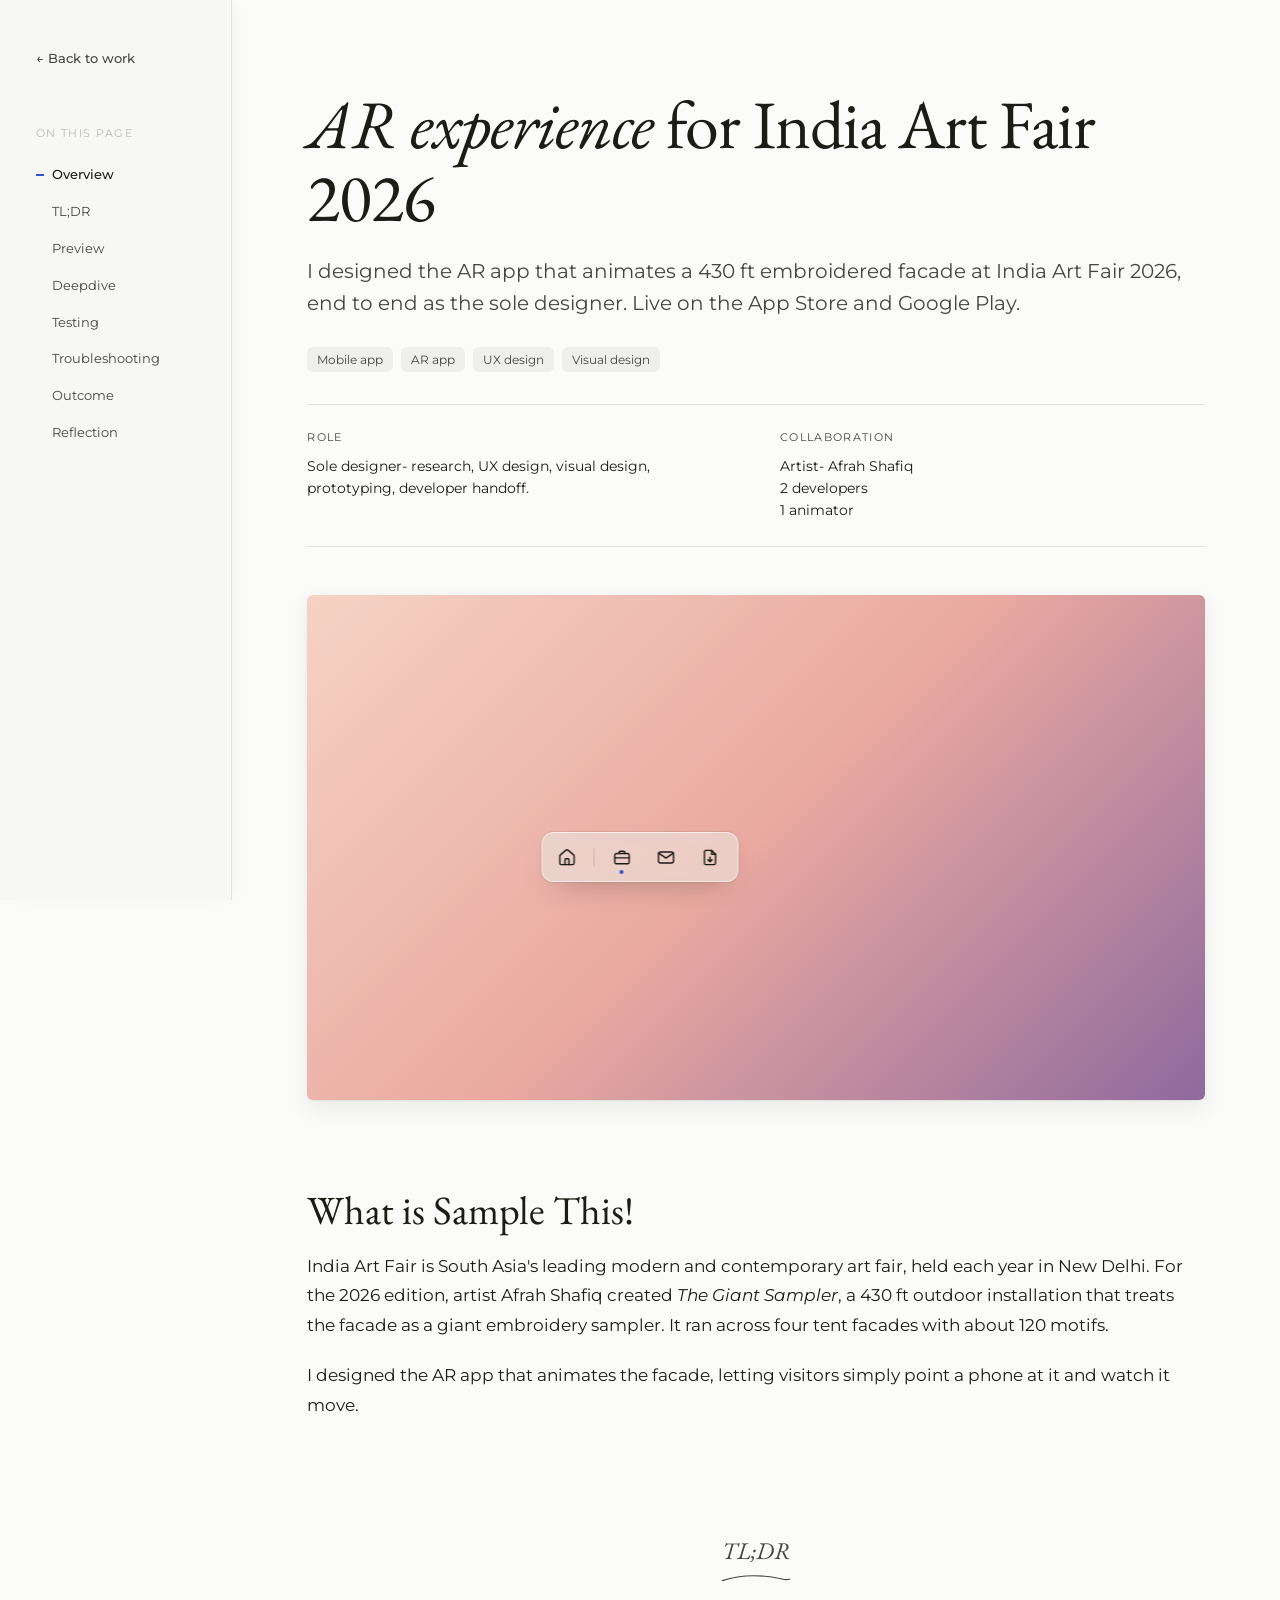
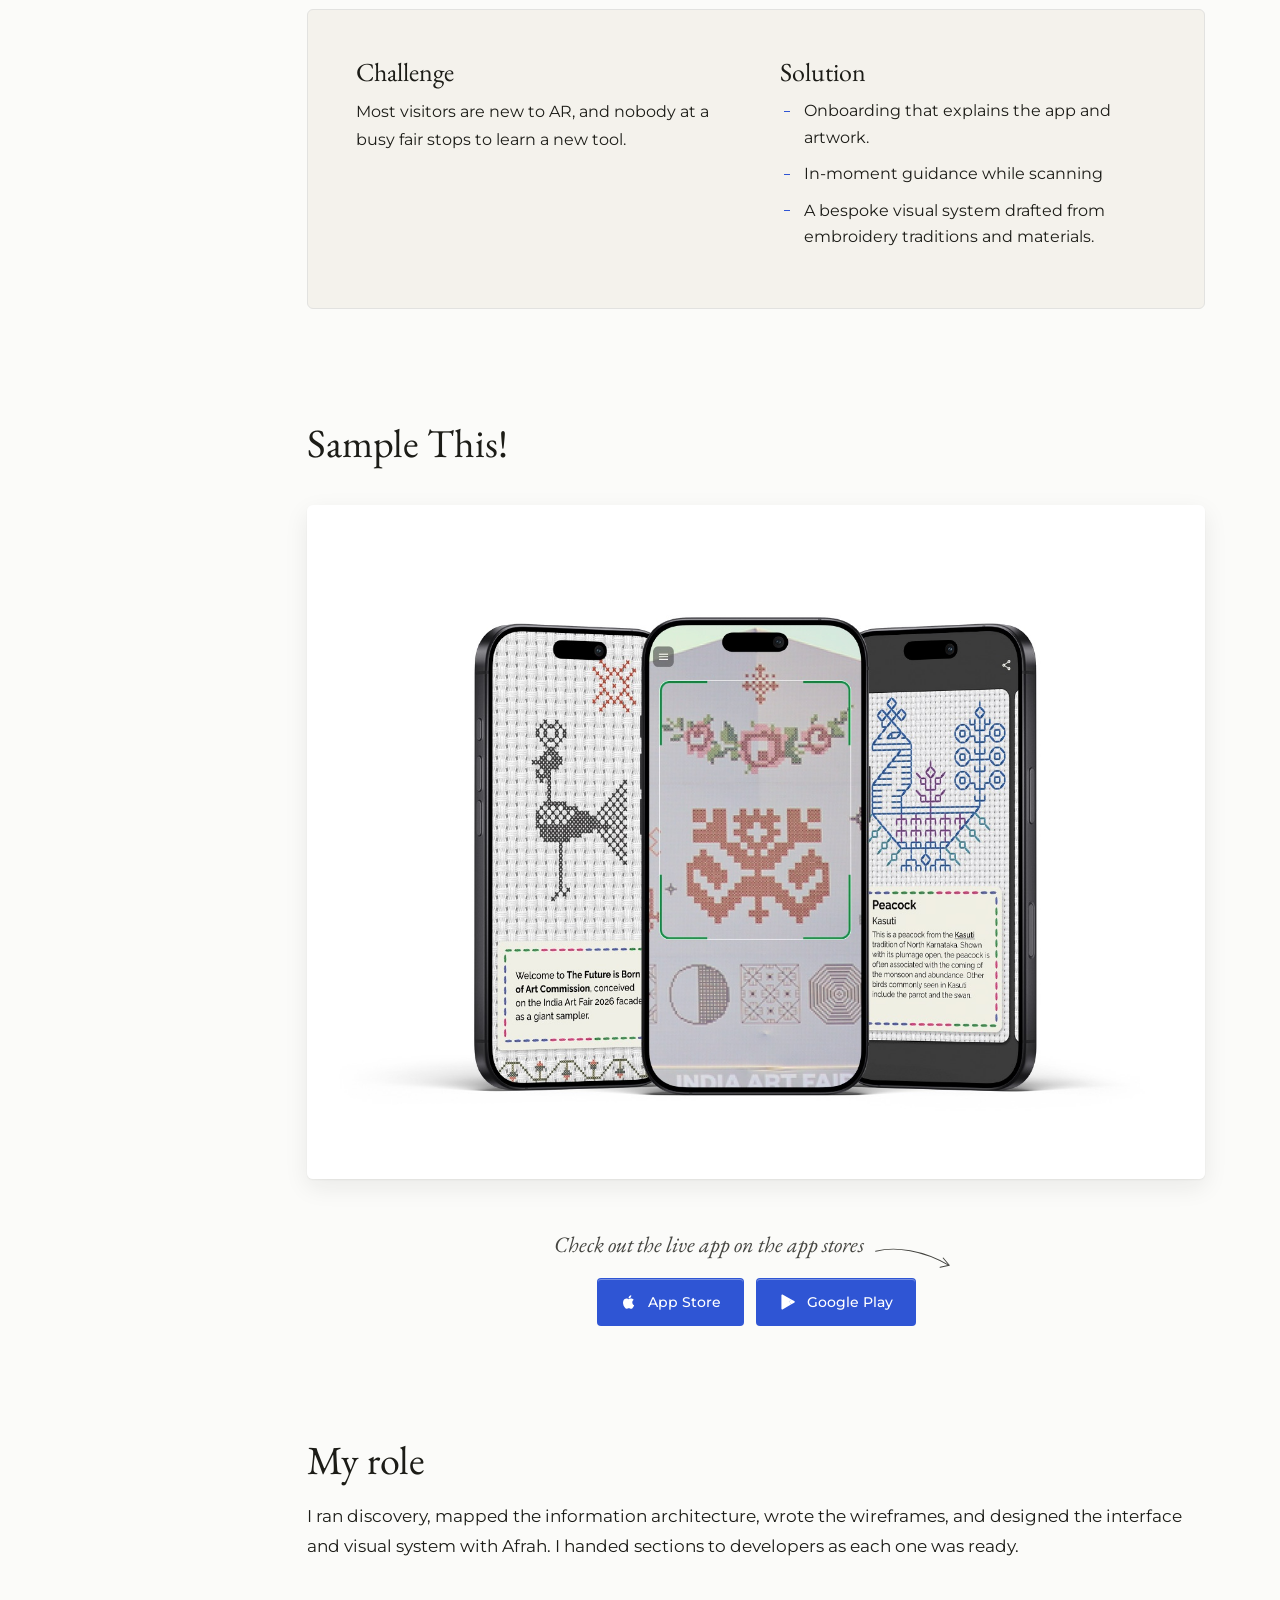
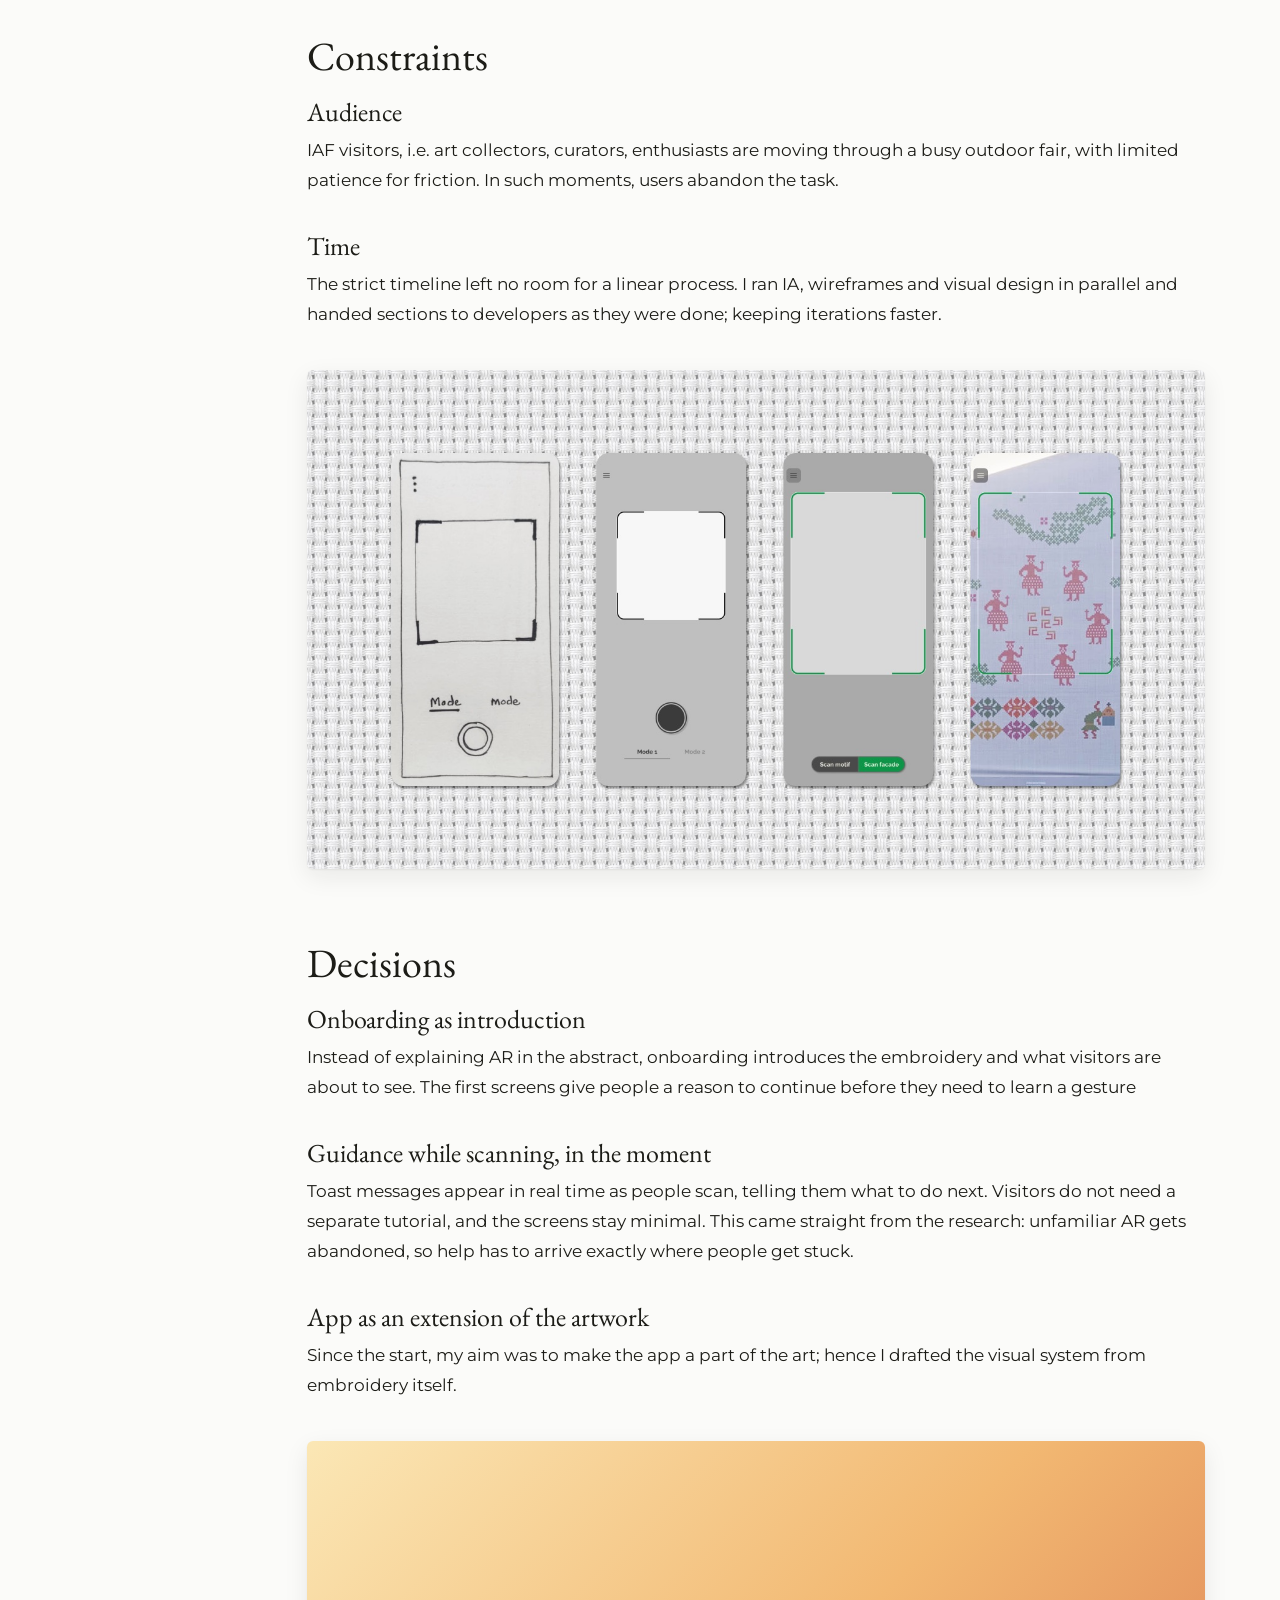
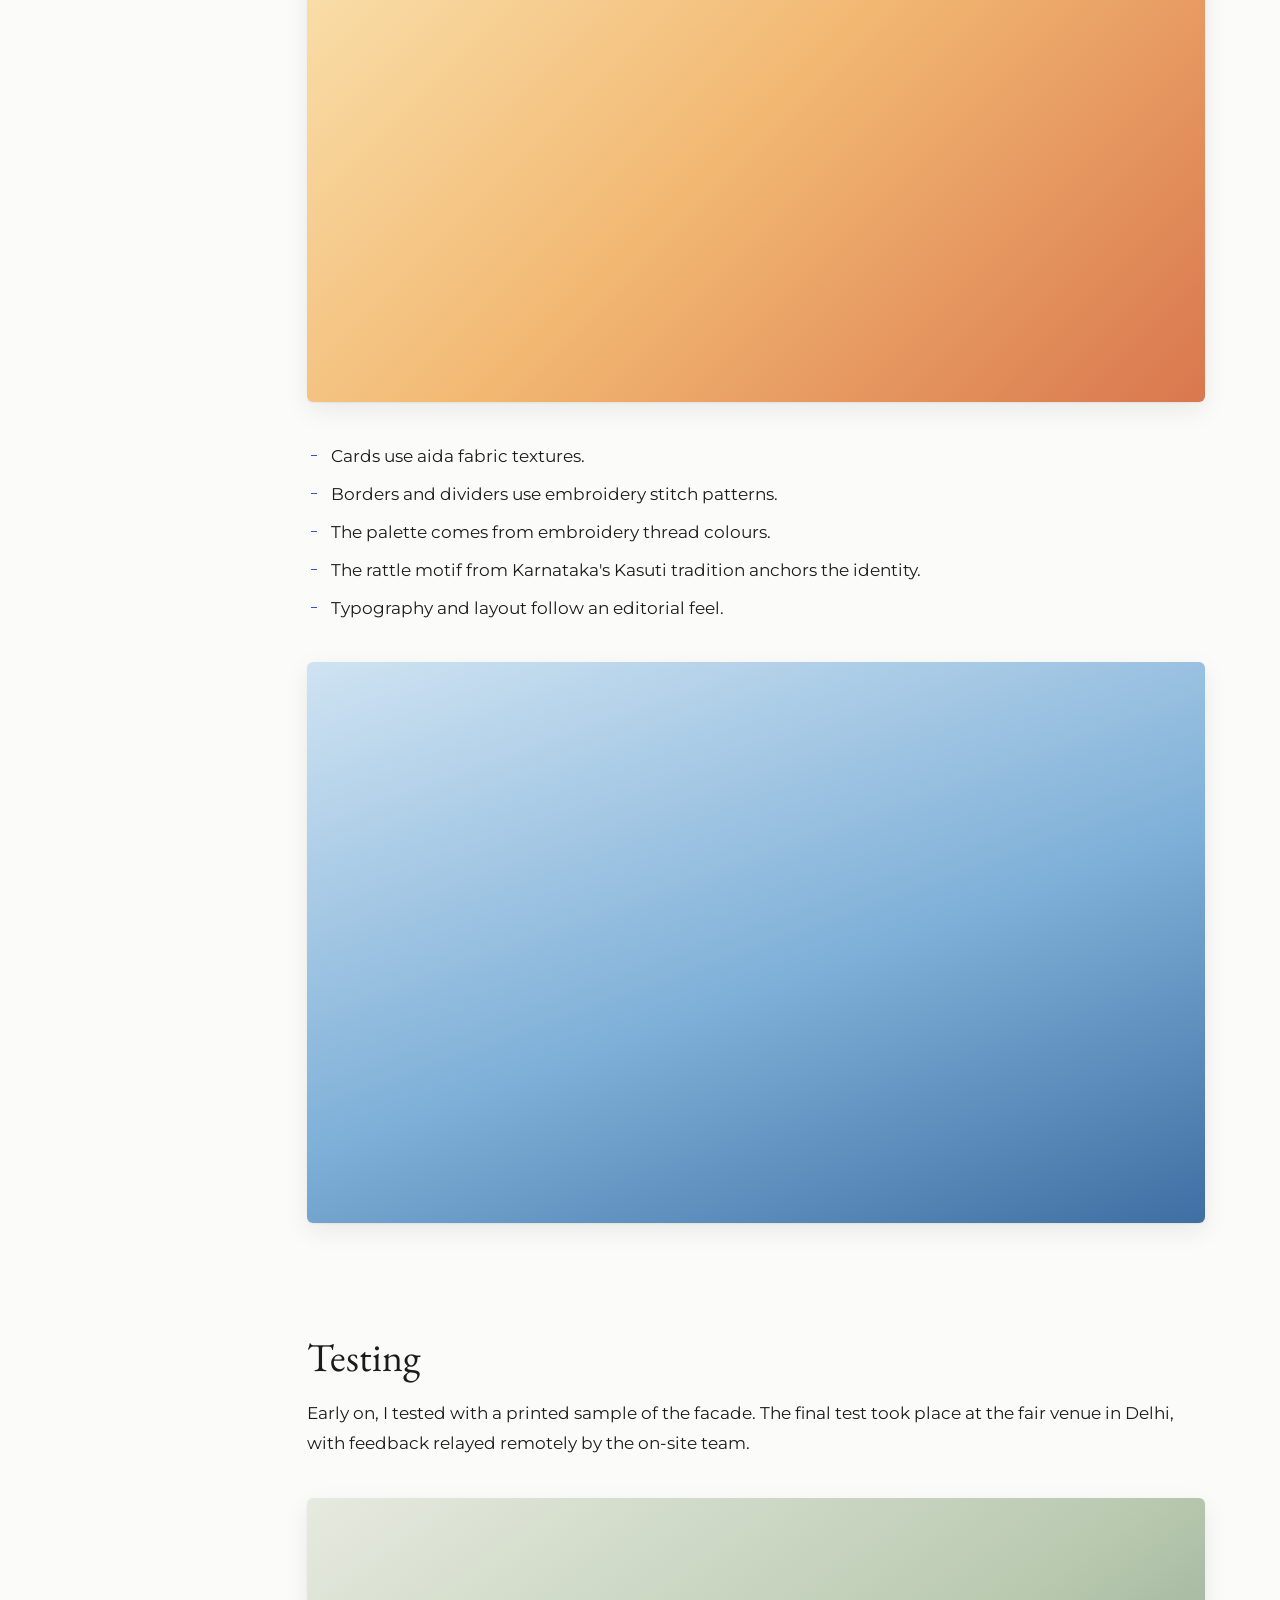
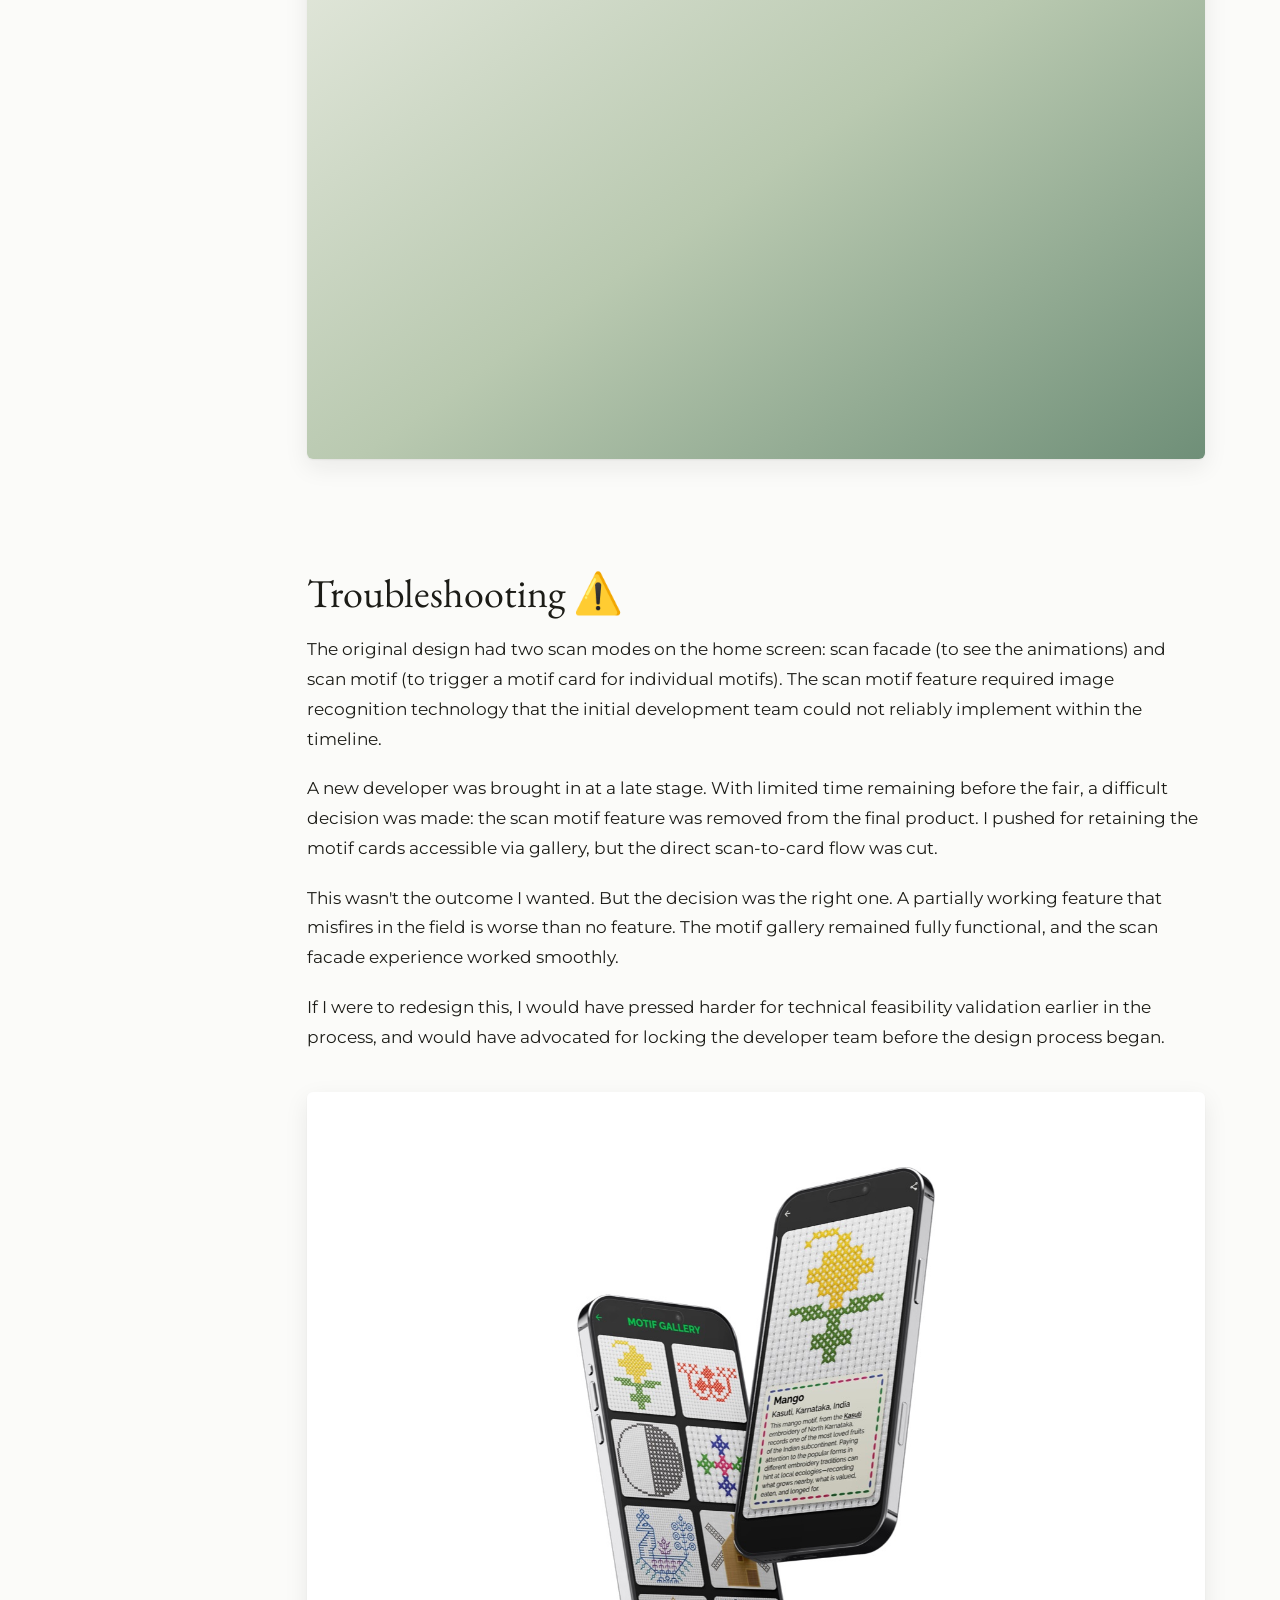
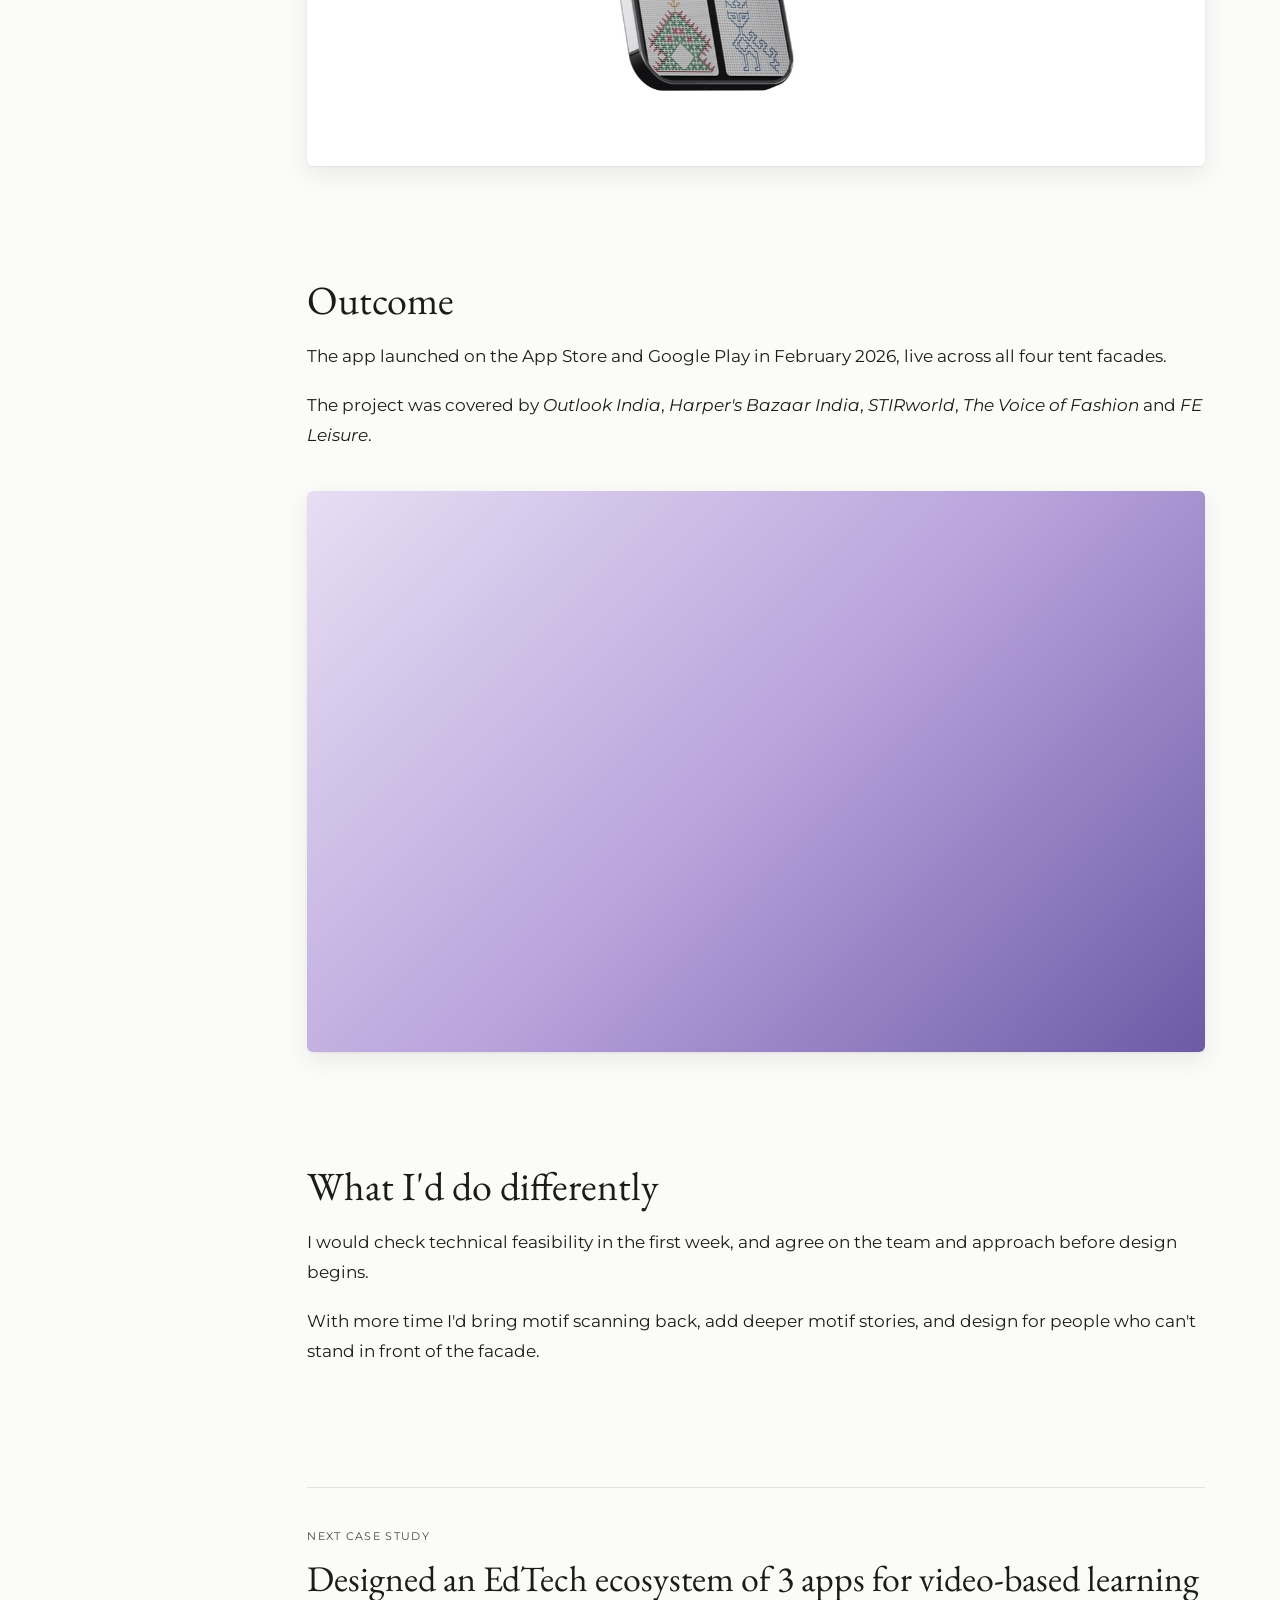
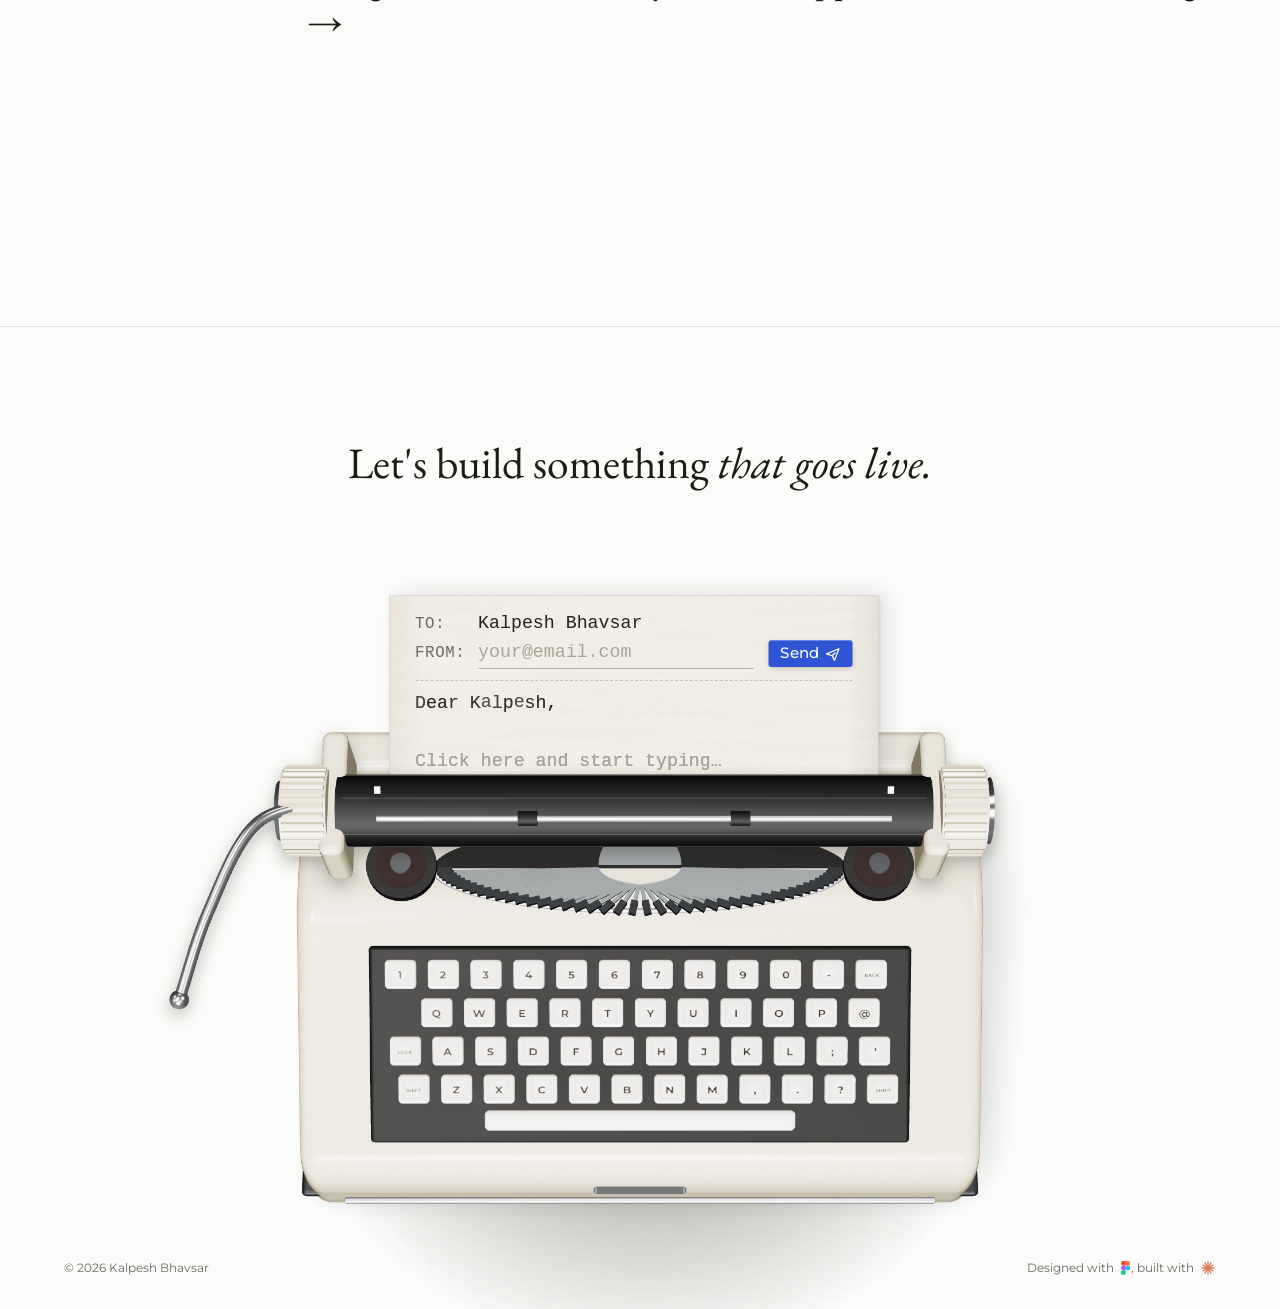
==== commit 28ad8230: "New resume; phone: smoother faster About carousel, roomier logos and project cards Co-Authored-By: C" ====
--- a/project.html
+++ b/project.html
@@ -11,7 +11,7 @@
   <link rel="preload" as="style" href="https://fonts.googleapis.com/css2?family=EB+Garamond:ital,wght@0,400;0,500;1,400&family=Montserrat:wght@400;500;600&display=swap">
   <link rel="stylesheet" href="https://fonts.googleapis.com/css2?family=EB+Garamond:ital,wght@0,400;0,500;1,400&family=Montserrat:wght@400;500;600&display=swap" media="print" onload="this.media='all'">
   <noscript><link rel="stylesheet" href="https://fonts.googleapis.com/css2?family=EB+Garamond:ital,wght@0,400;0,500;1,400&family=Montserrat:wght@400;500;600&display=swap"></noscript>
-  <link rel="stylesheet" href="styles.css?v=22">
+  <link rel="stylesheet" href="styles.css?v=23">
   <!-- The site colour (buttons, highlights and the landing wall) -->
   <script src="theme.js"></script>
 </head>
@@ -56,10 +56,10 @@
   <!-- Floating nav bar (same as the home page) -->
   <nav class="nav" aria-label="Main"></nav>   <!-- built by nav.js -->
 
-  <script src="content.js?v=22"></script>
-  <script src="nav.js?v=22"></script>
-  <script src="footer.js?v=22"></script>
-  <script src="case.js?v=22"></script>
-  <script src="typewriter.js?v=22"></script>
+  <script src="content.js?v=23"></script>
+  <script src="nav.js?v=23"></script>
+  <script src="footer.js?v=23"></script>
+  <script src="case.js?v=23"></script>
+  <script src="typewriter.js?v=23"></script>
 </body>
 </html>
--- a/styles.css
+++ b/styles.css
@@ -1700,19 +1700,24 @@
   /* About: more room at the top on a tall phone screen */
   .about__stage { padding-top: clamp(56px, 11vh, 110px); }
 
-  /* Logos: two rows gliding in opposite directions, with room around them */
-  .logos { margin: 72px 0; padding: 56px 0; }
-  .logos__heading { margin-bottom: 28px; }
+  /* About carousel: lighter prints on phones (no film-grain blending), so it glides smoothly */
+  .polaroid.dcard .polaroid__photo::after { display: none; }
+  .polaroid.dcard { box-shadow: 0 1px 2px rgba(40, 32, 20, .16), 0 12px 24px -10px rgba(40, 32, 20, .3); }
+
+  /* Logos: less empty space outside the strip, more room inside it */
+  .logos { margin: 40px 0; padding: 52px 0 56px; }
+  .logos__heading { margin-bottom: 36px; }
   #logo-track { display: none; }
-  .logos__rows { display: grid; gap: 22px; }
-  .logos__track--row { animation-duration: 26s; }
+  .logos__rows { display: grid; gap: 36px; }
+  .logos__track--row { animation-duration: 34s; }
   .logos__track--row.is-reverse { animation-direction: reverse; }
-  .logos__rows .logo { height: 36px; padding: 0 26px; }
+  .logos__rows .logo { height: 32px; padding: 0 36px; }
+  .logos__rows .logo img { max-width: 108px; max-height: 24px; object-fit: contain; }
 
   /* Featured: each project is its own card, well apart from the next; the whole card opens the case study */
   .work__layout { margin-top: 36px; }
   .project {
-    margin-bottom: 28px;
+    margin-bottom: 64px;
     padding: 14px 14px 22px;
     border-radius: 16px;
     background: #fff;
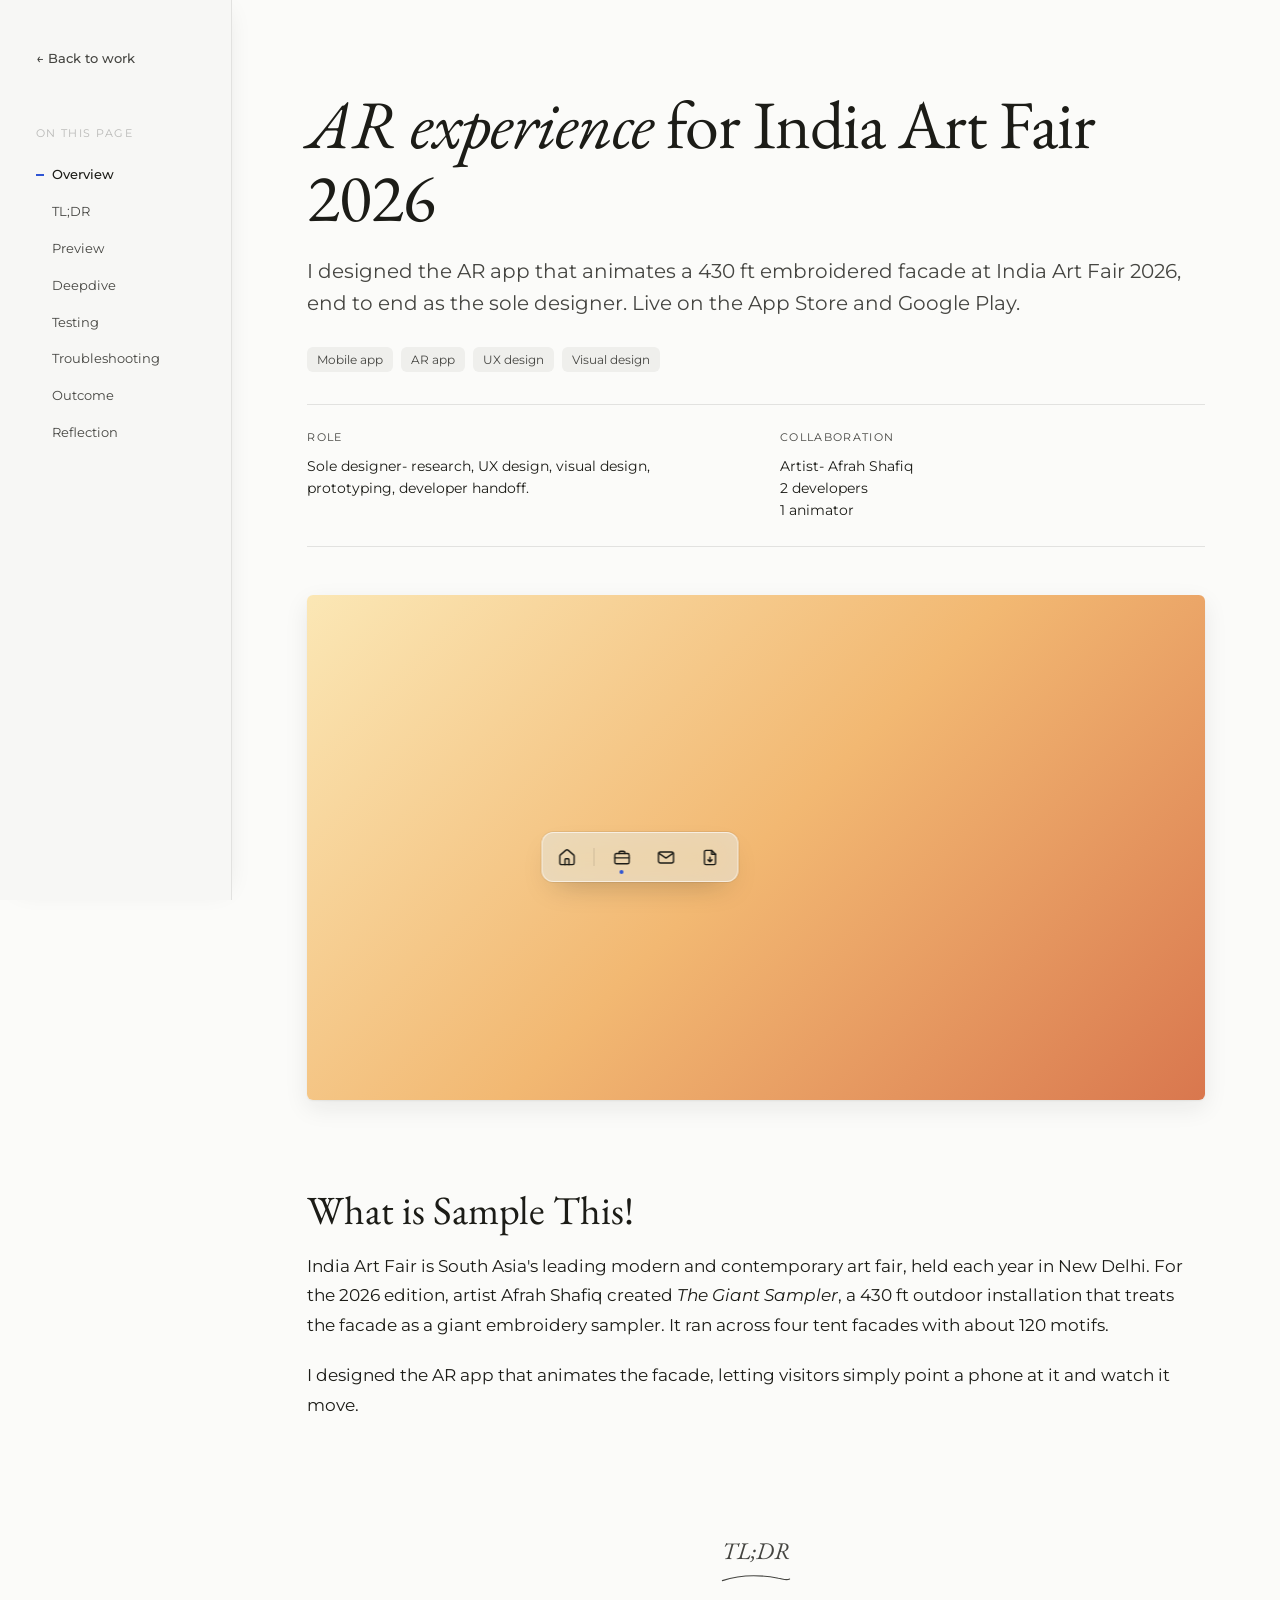
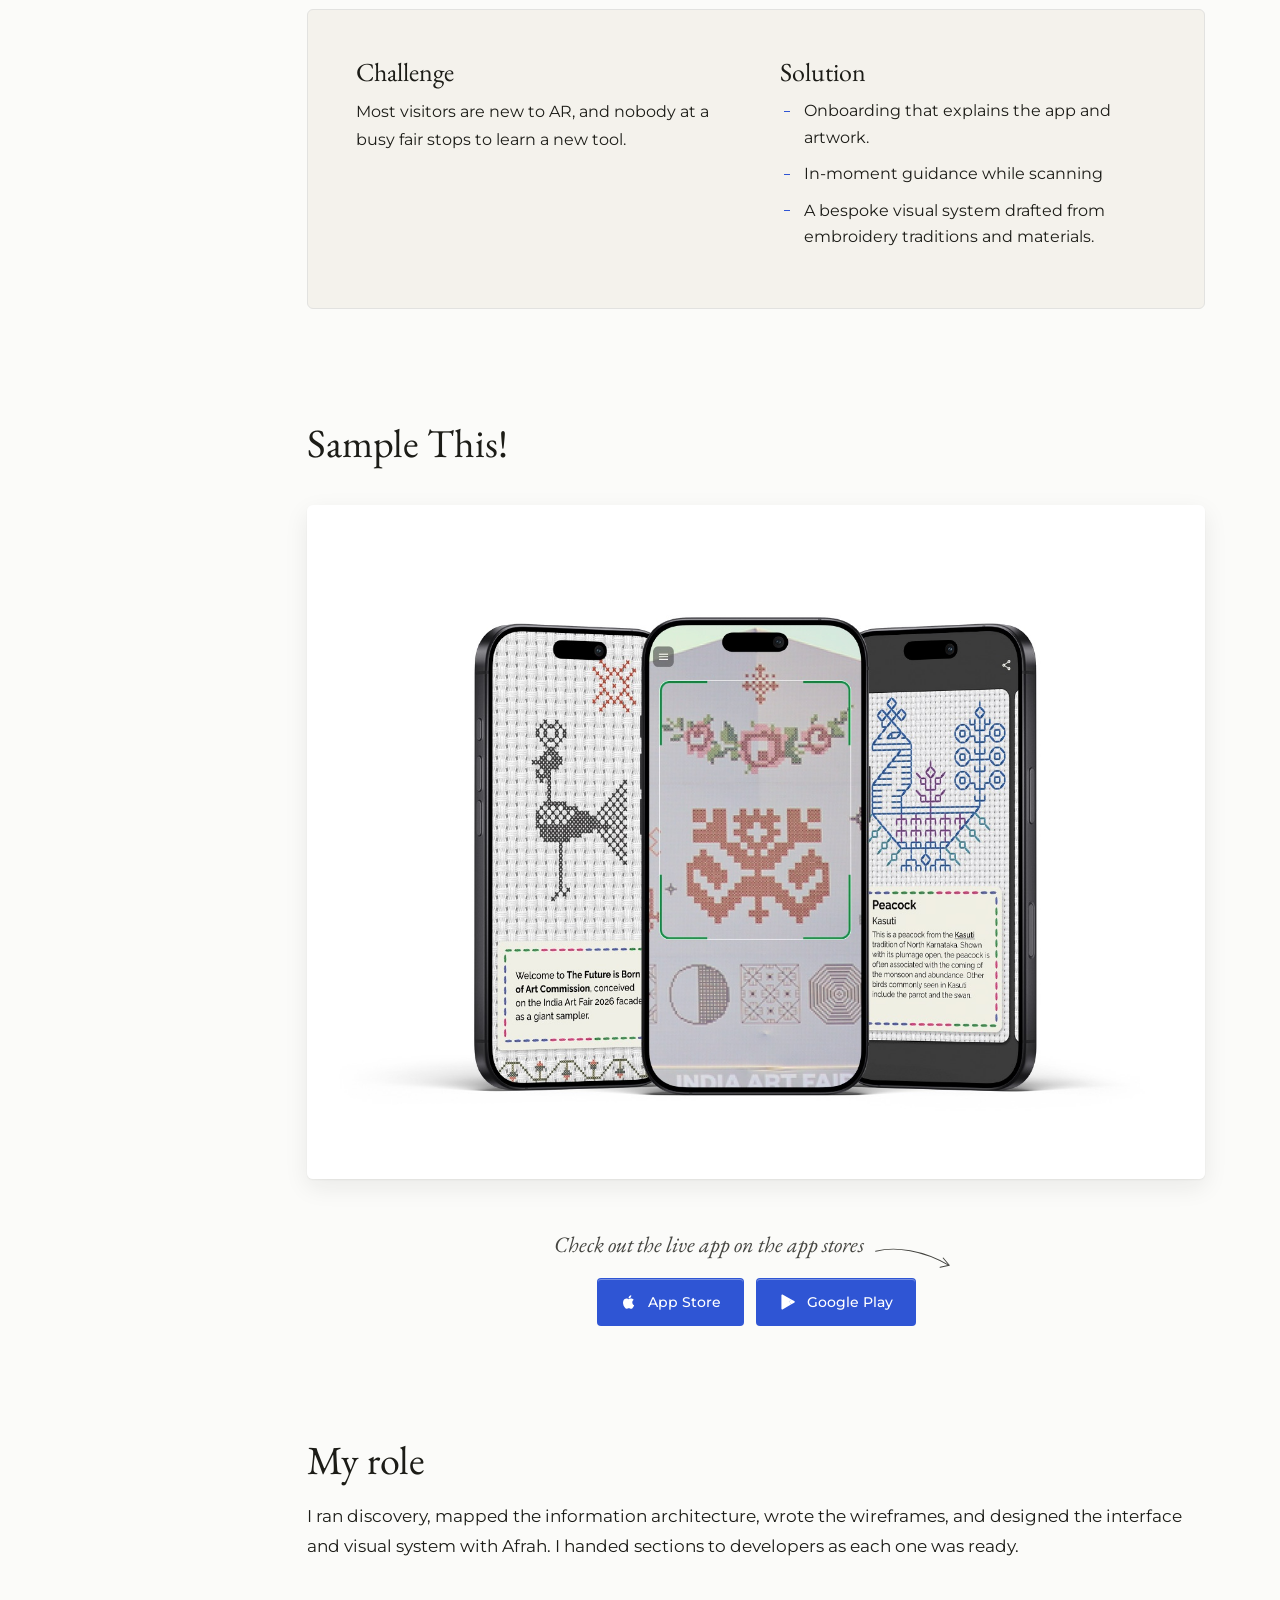
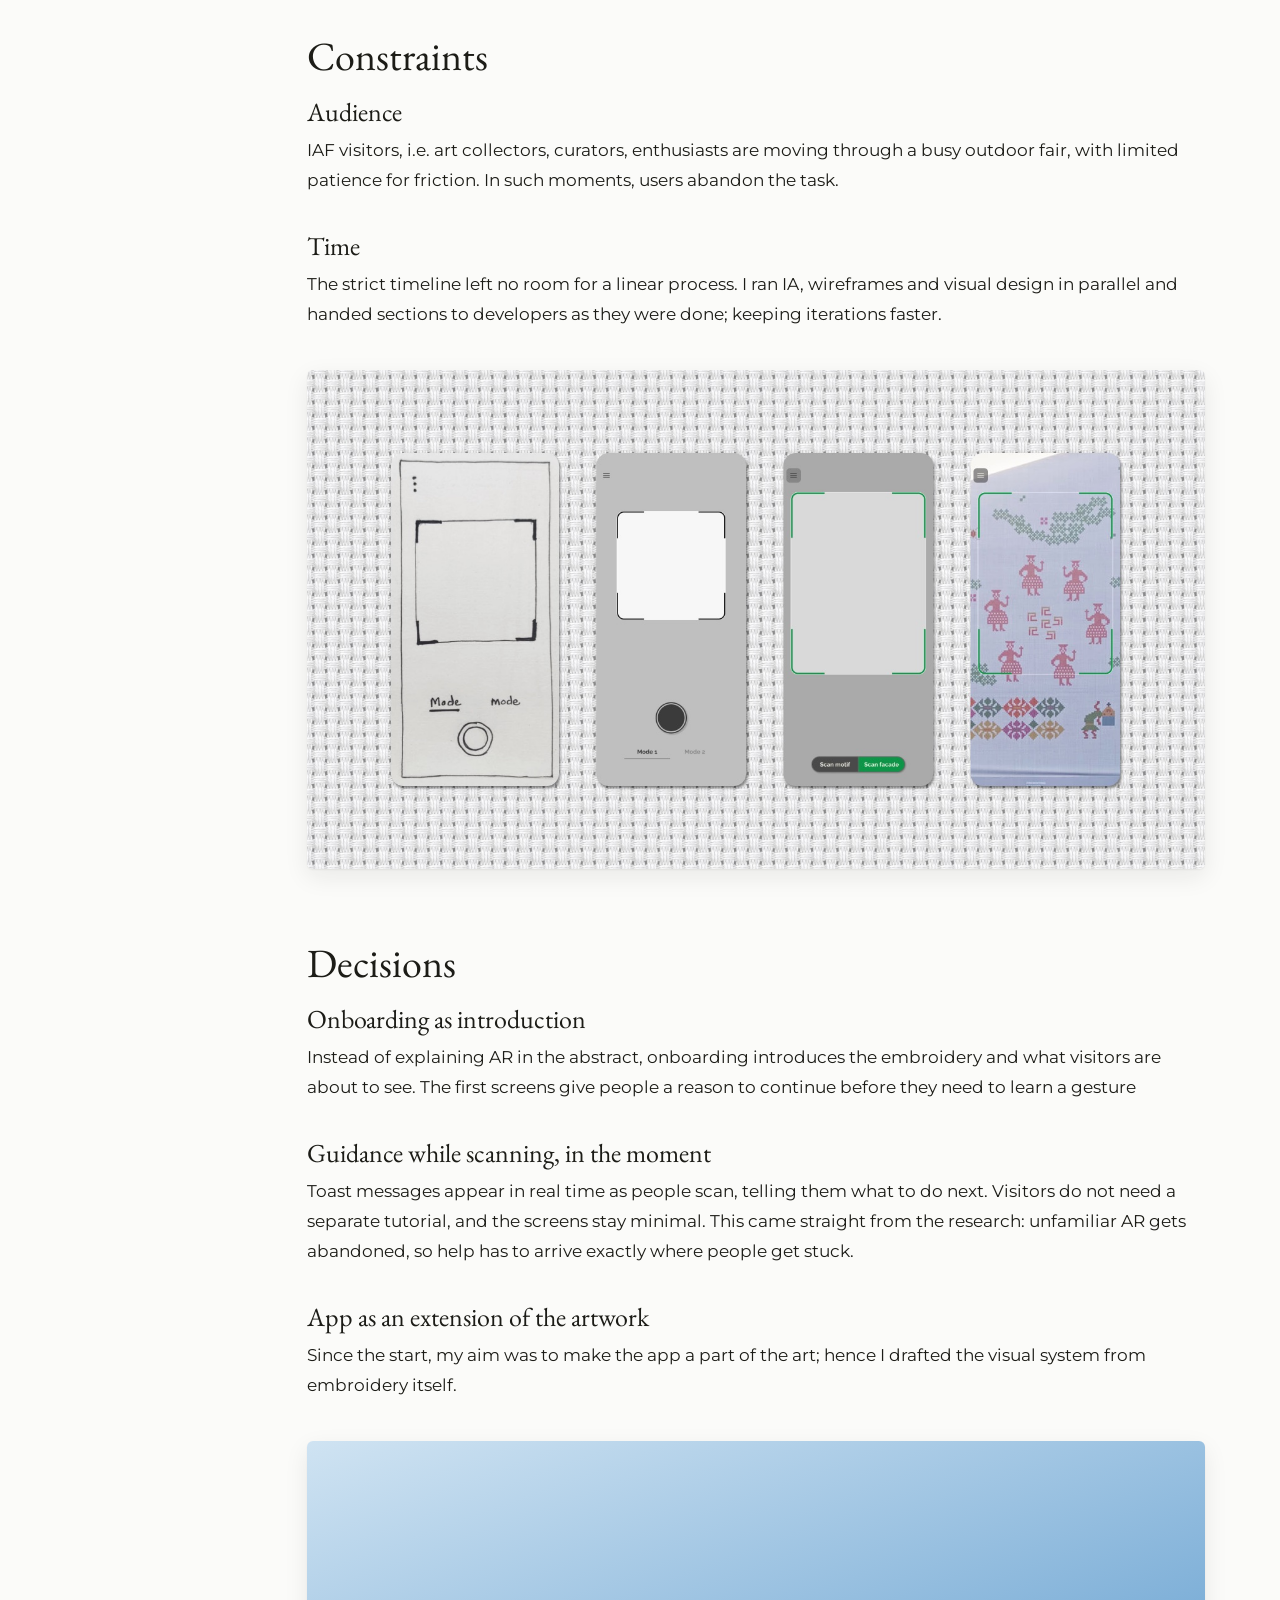
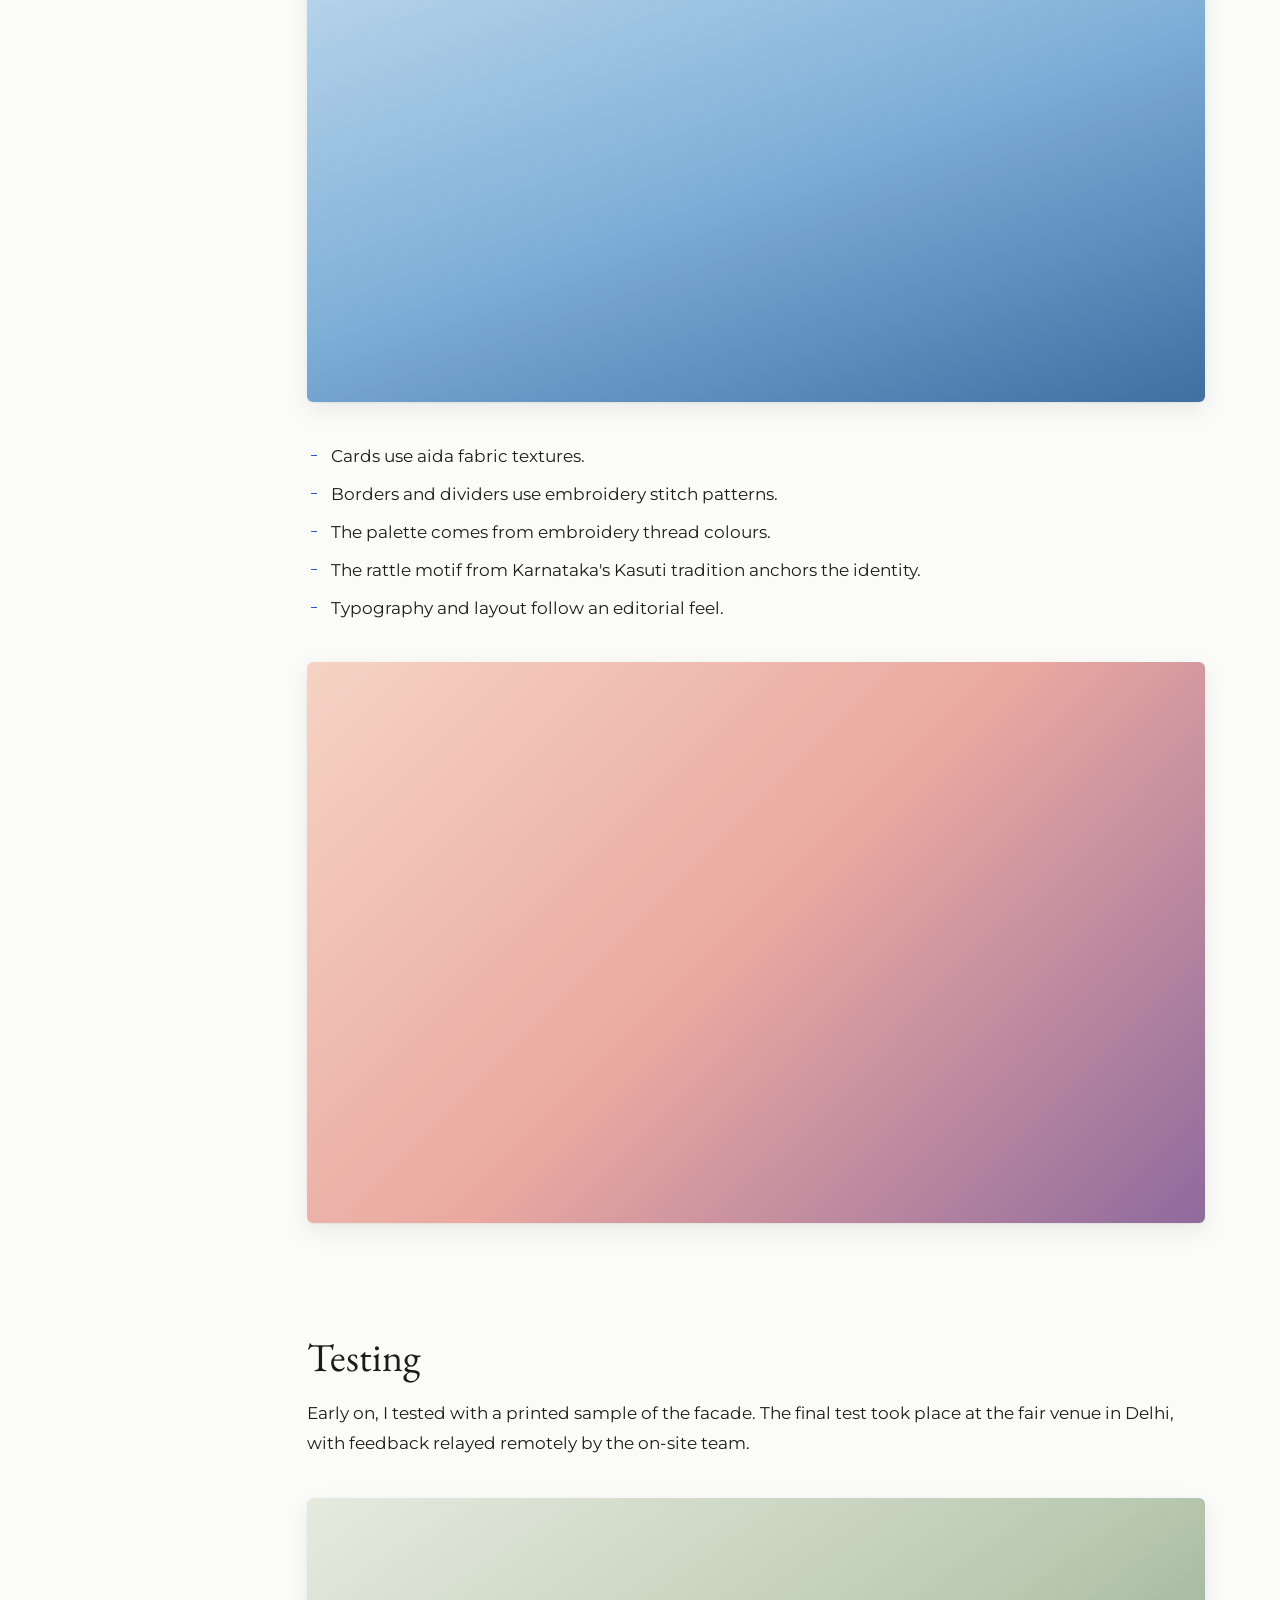
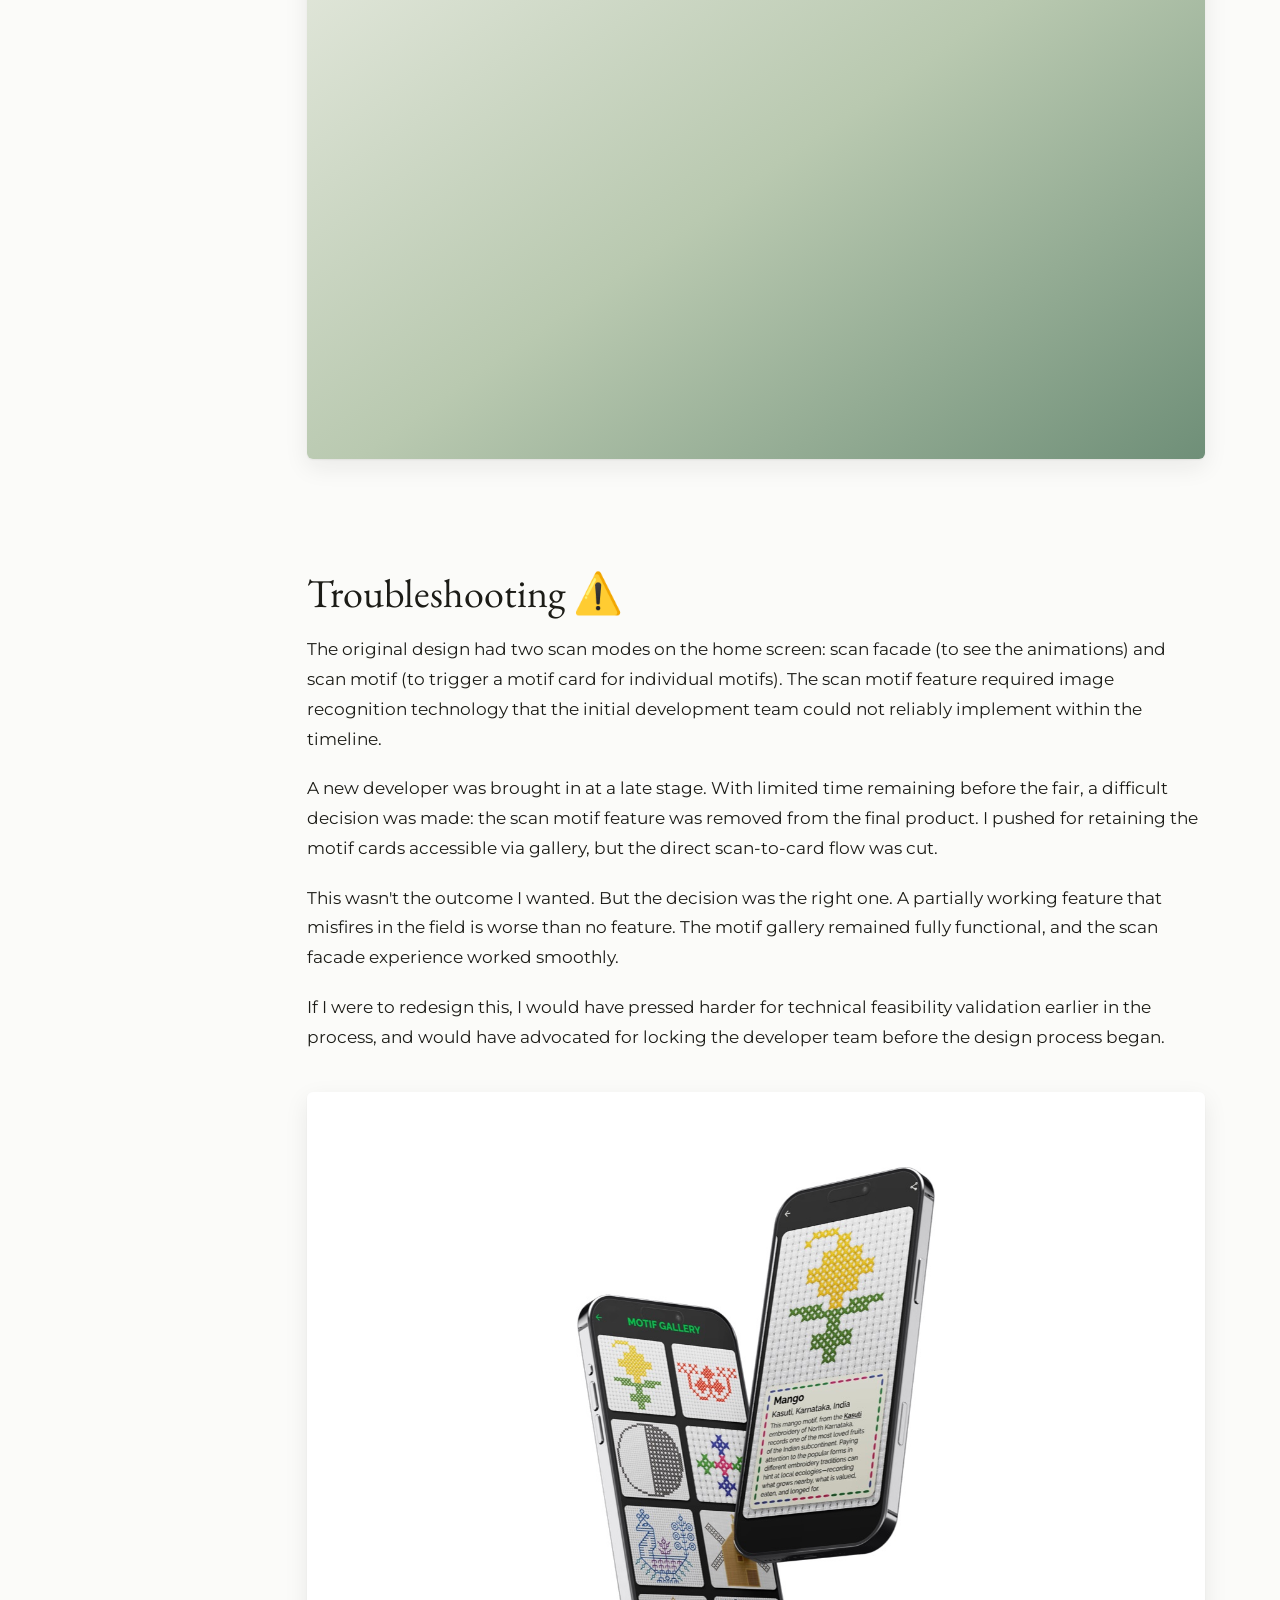
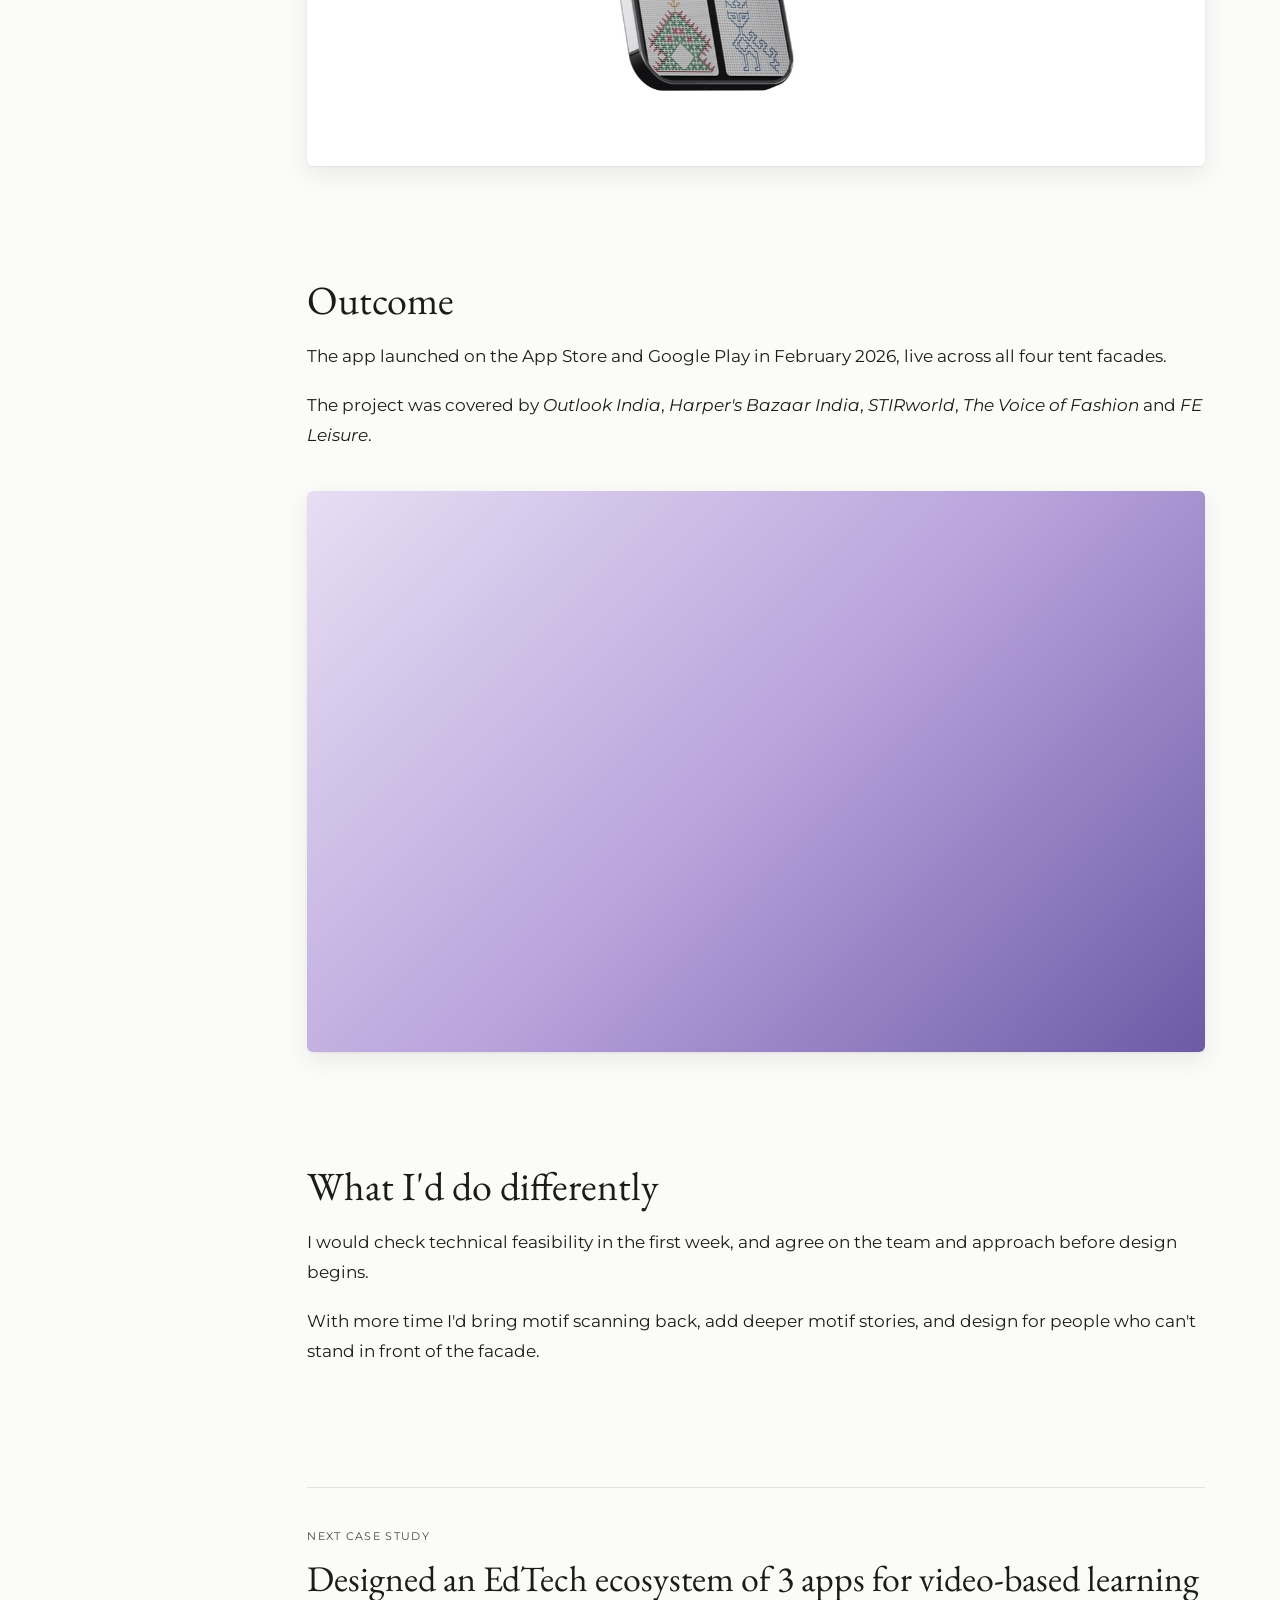
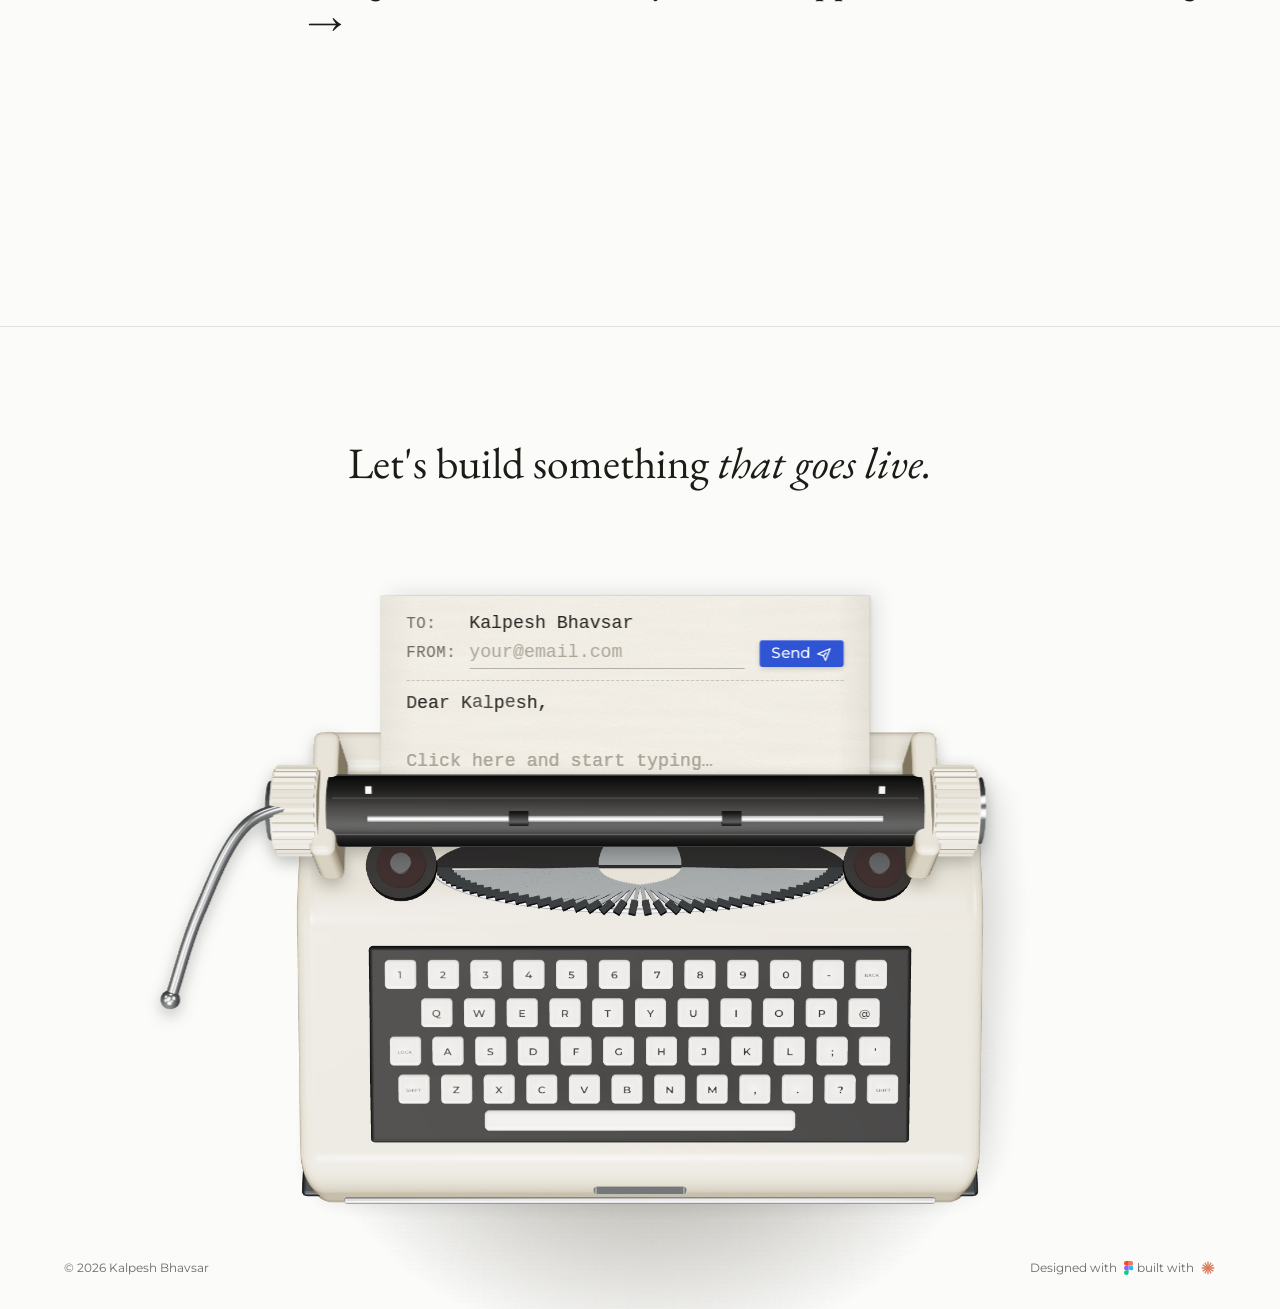
==== commit 9f588fbd: "Phone footer typewriter: paper from the roller, pointer follows typing, stays above the keyboard; ph" ====
--- a/project.html
+++ b/project.html
@@ -2,7 +2,7 @@
 <html lang="en">
 <head>
   <meta charset="utf-8">
-  <meta name="viewport" content="width=device-width, initial-scale=1">
+  <meta name="viewport" content="width=device-width, initial-scale=1, maximum-scale=1">
   <title>Case study</title>
   <link rel="icon" href="data:image/svg+xml,%3Csvg xmlns='http://www.w3.org/2000/svg' viewBox='0 0 32 32'%3E%3Crect width='32' height='32' rx='8' fill='%231c1c17'/%3E%3Ctext x='16' y='23' font-family='Georgia,serif' font-size='20' fill='%23fbfbf9' text-anchor='middle'%3EK%3C/text%3E%3C/svg%3E">
   <link rel="preconnect" href="https://fonts.googleapis.com">
@@ -11,7 +11,7 @@
   <link rel="preload" as="style" href="https://fonts.googleapis.com/css2?family=EB+Garamond:ital,wght@0,400;0,500;1,400&family=Montserrat:wght@400;500;600&display=swap">
   <link rel="stylesheet" href="https://fonts.googleapis.com/css2?family=EB+Garamond:ital,wght@0,400;0,500;1,400&family=Montserrat:wght@400;500;600&display=swap" media="print" onload="this.media='all'">
   <noscript><link rel="stylesheet" href="https://fonts.googleapis.com/css2?family=EB+Garamond:ital,wght@0,400;0,500;1,400&family=Montserrat:wght@400;500;600&display=swap"></noscript>
-  <link rel="stylesheet" href="styles.css?v=23">
+  <link rel="stylesheet" href="styles.css?v=31">
   <!-- The site colour (buttons, highlights and the landing wall) -->
   <script src="theme.js"></script>
 </head>
@@ -56,10 +56,11 @@
   <!-- Floating nav bar (same as the home page) -->
   <nav class="nav" aria-label="Main"></nav>   <!-- built by nav.js -->
 
-  <script src="content.js?v=23"></script>
-  <script src="nav.js?v=23"></script>
-  <script src="footer.js?v=23"></script>
-  <script src="case.js?v=23"></script>
-  <script src="typewriter.js?v=23"></script>
+  <script src="content.js?v=31"></script>
+  <script src="nav.js?v=31"></script>
+  <script src="footer.js?v=31"></script>
+  <script src="case.js?v=31"></script>
+  <script src="mtw.js?v=31"></script>
+  <script src="typewriter.js?v=31"></script>
 </body>
 </html>
--- a/styles.css
+++ b/styles.css
@@ -1732,11 +1732,121 @@
   .project__mobile-img { margin: 14px 0 18px; border-radius: 10px; }
   .project__link { display: none; }
 
-  /* Footer: a simple version for now (no typewriter) */
+  /* Footer: the phone typewriter (mtw.js) takes the place of the big one */
   #contact .typewriter { display: none; }
-  .footer__simple { display: grid; justify-items: center; gap: 18px; margin-top: 28px; }
-  .footer__simple-mail { font: 400 clamp(20px, 6vw, 26px)/1.2 var(--font-head); color: var(--ink); text-decoration: underline; text-decoration-thickness: 1px; text-underline-offset: 5px; word-break: break-all; }
-  .footer__simple-links { display: flex; gap: 10px; }
-  .footer__simple-links a { padding: 10px 16px; border-radius: 10px; background: rgba(228, 227, 221, .66); color: var(--ink); font: 500 14px/1 var(--font-body); text-decoration: none; box-shadow: inset 0 0 0 1px rgba(255, 255, 255, .6), 0 0 0 1px rgba(28, 28, 23, .08); }
-  #contact.footer { padding-bottom: calc(150px + env(safe-area-inset-bottom, 0px)); }
-}
+}
+
+/* ==========================================================================
+   Phone footer: a sheet of paper coming out of the typewriter's roller (mtw.js).
+   Same paper, ivory enamel and black rubber roller as the desktop machine.
+   ========================================================================== */
+.mtw, .mtw__stage { display: none; }
+@media (max-width: 820px) {
+  #contact.footer {
+    display: flex;
+    flex-direction: column;
+    min-height: 100vh;
+    min-height: 100svh;
+    padding: 72px var(--gutter) 0;
+  }
+  #contact .footer__heading { margin: auto 0; padding: 24px 0; }
+  /* the credits sit quietly under the heading */
+  #contact .footer__credits { display: none; }
+  .mtw__credits { flex: 1; display: flex; justify-content: center; align-items: center; gap: 10px; padding: 0 12px; white-space: nowrap; }
+  .mtw__credits p { margin: 0; font-size: 10.5px; color: var(--ink-muted); }
+  .mtw__credits p + p::before { content: "·"; margin-right: 10px; }
+  .mtw__credits .footer__logo { height: 11px; }
+  .mtw { display: block; order: 3; margin: 0 calc(-1 * var(--gutter)); }
+  .mtw__status { min-height: 1.4em; margin: 0 var(--gutter) 34px; text-align: center; font-size: 13px; color: var(--ink-muted); }
+  .mtw__machine { position: relative; }
+
+  /* the sheet: the same paper, grain and shading as the desktop typewriter */
+  .mtw__paper {
+    position: relative;
+    z-index: 1;
+    margin: 0 14px -14px;
+    padding: 18px 16px 22px;
+    border-radius: 0;   /* square corners, a plain sheet, exactly like the desktop paper */
+    background:
+      linear-gradient(180deg, rgba(0, 0, 0, 0) 78%, rgba(40, 34, 22, .1) 92%, rgba(20, 18, 12, .22) 100%),
+      linear-gradient(90deg, rgba(70, 58, 36, .05), rgba(70, 58, 36, 0) 7%, rgba(70, 58, 36, 0) 93%, rgba(70, 58, 36, .07)),
+      url("data:image/svg+xml,%3Csvg xmlns='http://www.w3.org/2000/svg' width='200' height='200'%3E%3Cfilter id='n'%3E%3CfeTurbulence type='fractalNoise' baseFrequency='.95' numOctaves='3' stitchTiles='stitch'/%3E%3CfeColorMatrix values='0 0 0 0 .32  0 0 0 0 .28  0 0 0 0 .2  0 0 0 .14 0'/%3E%3C/filter%3E%3Crect width='100%25' height='100%25' filter='url(%23n)'/%3E%3C/svg%3E"),
+      url("data:image/svg+xml,%3Csvg xmlns='http://www.w3.org/2000/svg' width='360' height='360'%3E%3Cfilter id='f'%3E%3CfeTurbulence type='fractalNoise' baseFrequency='.006 .09' numOctaves='3' seed='3' stitchTiles='stitch'/%3E%3CfeColorMatrix values='0 0 0 0 .45  0 0 0 0 .4  0 0 0 0 .3  0 0 0 .09 0'/%3E%3C/filter%3E%3Crect width='100%25' height='100%25' filter='url(%23f)'/%3E%3C/svg%3E"),
+      #fbf8f1;
+    box-shadow: 0 0 0 .5px rgba(60, 50, 30, .14), 6px -2px 18px rgba(28, 28, 23, .1), 2px 0 4px rgba(28, 28, 23, .06);
+    font: 14px/1.65 "Courier Prime", "Courier New", ui-monospace, monospace;
+    color: #24231f;
+    text-align: left;
+    cursor: text;
+    /* To/From stay at the top of the sheet; once the sheet is as tall as it can be, only the typed part scrolls */
+    display: flex;
+    flex-direction: column;
+    max-height: var(--paper-max, 52vh);
+    overflow: hidden;
+  }
+  .mtw__memo { flex: none; }
+  .mtw__body { flex: 1 1 auto; min-height: 0; overflow-y: auto; overscroll-behavior: contain; -webkit-overflow-scrolling: touch; scrollbar-width: none; }
+  .mtw__body::-webkit-scrollbar { display: none; }
+  /* while typing: the page colour fills the visible area with the footer heading at its top */
+  .mtw__stage { position: fixed; left: 0; right: 0; z-index: 399; display: none; padding: 28px var(--gutter) 0; background: var(--bg); text-align: center; }
+  .mtw__stage.is-on { display: block; }
+  .mtw__stage .footer__heading { margin: 0; }
+  /* while typing, the machine is pinned just above the keyboard */
+  .mtw.is-docked .mtw__machine { position: fixed; left: 0; right: 0; z-index: 400; }
+  .mtw.is-docked .mtw__base { display: none; }
+  .mtw__memo { padding-bottom: 10px; margin-bottom: 12px; border-bottom: 1px dashed rgba(36, 35, 31, .22); }
+  .mtw__row { display: flex; align-items: center; gap: .6ch; margin: 0; white-space: nowrap; min-height: 32px; }
+  .mtw__k { flex: none; width: 6ch; color: #6d6a61; letter-spacing: .04em; text-transform: uppercase; font-size: .82em; }
+  .mtw__email { flex: 1; min-width: 0; padding: 4px 0 2px; border: 0; border-bottom: 1px solid rgba(36, 35, 31, .3); border-radius: 0; background: transparent; font: inherit; font-size: 14px; color: #24231f; outline: none; caret-color: var(--accent); }
+  .mtw__email::placeholder { color: #aaa597; }
+  .mtw__email:focus { border-bottom-color: var(--accent); }
+  /* Send: a small round icon button at the end of the From line, like a messaging app's */
+  .mtw__send-label { position: absolute; width: 1px; height: 1px; overflow: hidden; clip-path: inset(50%); }
+  .mtw__send { flex: none; display: inline-grid; place-items: center; width: 36px; height: 36px; margin-left: 10px; padding: 0; border: 0; border-radius: 10px; background: var(--accent); color: #fff; cursor: pointer; box-shadow: inset 0 1px 0 rgba(255, 255, 255, .3), 0 3px 8px -3px rgba(28, 28, 23, .45); transition: transform .12s ease; }
+  .mtw__send:active { transform: scale(.92); }
+  .mtw__send .mtw__again { display: none; }
+  .mtw.is-done .mtw__send .mtw__plane { display: none; }
+  .mtw.is-done .mtw__send .mtw__again { display: block; }
+  .mtw__send svg { width: 18px; height: 18px; margin: 1px 2px 0 0; fill: none; stroke: currentColor; stroke-width: 1.8; stroke-linejoin: round; stroke-linecap: round; }
+  .mtw__send:disabled { opacity: .6; }
+  .mtw__greet { margin: 0 0 8px; }
+  /* the note is typed in the same size as "Dear Kalpesh," (the page doesn't zoom in when you tap: see the viewport tag) */
+  .mtw__text { display: block; width: 100%; min-height: 1.65em; padding: 0; border: 0; background: transparent; resize: none; overflow: hidden; flex: none; font: inherit; font-size: 14px; line-height: 1.65; color: #24231f; outline: none; caret-color: var(--accent); text-shadow: 0 0 .5px rgba(36, 35, 31, .45); }
+  .mtw__text::placeholder { color: #aaa597; white-space: nowrap; overflow: hidden; text-overflow: ellipsis; }
+  .mtw__mirror { position: absolute; left: 0; top: 0; visibility: hidden; pointer-events: none; overflow-wrap: break-word; }
+
+  /* the roller the sheet comes out of, and the carriage pointer that rides along it */
+  .mtw__bar { position: relative; z-index: 2; height: 34px; }
+  .mtw__rod { position: absolute; left: 12px; right: 12px; top: 10px; height: 14px; border-radius: 7px; background: linear-gradient(180deg, #6b6b66 0%, #2a2a28 35%, #121211 60%, #34342f 100%); box-shadow: 0 4px 8px -2px rgba(0, 0, 0, .4); }
+  .mtw__cap { position: absolute; top: 3px; width: 14px; height: 28px; border-radius: 5px; background: linear-gradient(90deg, #2c2c29, #55554f 45%, #1b1b19); box-shadow: 0 3px 6px -2px rgba(0, 0, 0, .45); }
+  .mtw__cap--l { left: 2px; }
+  .mtw__cap--r { right: 2px; }
+  .mtw__pointer { position: absolute; left: 0; top: 2px; width: 70px; margin-left: -35px; transition: transform .16s cubic-bezier(.3, 1.4, .5, 1); }
+  .mtw__unit { position: relative; display: flex; align-items: center; justify-content: center; gap: 6px; height: 30px; border-radius: 15px; background: linear-gradient(180deg, #faf5ea, #ece3d0 55%, #d9cdb1); box-shadow: inset 0 1px 0 #fff, inset 0 -2px 3px rgba(80, 64, 30, .18), 0 6px 10px -4px rgba(0, 0, 0, .35); }
+  .mtw__unit i { width: 6px; height: 6px; border-radius: 50%; box-shadow: inset 0 -1px 1px rgba(0, 0, 0, .25); }
+  .mtw__unit i:nth-child(1) { background: #4caf73; }
+  .mtw__unit i:nth-child(2) { background: #2a2a27; }
+  .mtw__unit i:nth-child(3) { background: #d65a4f; }
+  /* the little chrome type guide that taps the paper */
+  .mtw__guide { position: absolute; left: 50%; top: -16px; width: 16px; height: 17px; margin-left: -8px; transform-origin: 50% 100%;
+    background: linear-gradient(90deg, #8d9194, #eef0f1 45%, #9a9ea1) center bottom / 4px 13px no-repeat, linear-gradient(180deg, #f4f5f6, #9da1a4) center top / 16px 4px no-repeat; }
+  .mtw__pointer.is-striking .mtw__guide { animation: mtw-strike .14s ease; }
+  @keyframes mtw-strike { 40% { transform: translateY(-4px); } }
+  /* the ivory body the bottom bar rests on */
+  /* the ivory strip under the roller: the credits sit centred in the space above the bottom bar */
+  .mtw__base { display: flex; flex-direction: column; padding: 8px 0 calc(64px + env(safe-area-inset-bottom, 0px)); position: relative; z-index: 1; height: calc(112px + env(safe-area-inset-bottom, 0px)); margin-top: -8px; background: linear-gradient(180deg, #ece4d1, #e3d9c1); box-shadow: inset 0 1px 0 rgba(255, 255, 255, .7); }
+
+  /* while the keyboard is up, the bottom bar steps out of the way */
+  .is-keyboard .nav { opacity: 0; transform: translate(-50%, 140%); pointer-events: none; }
+  .nav { transition: opacity .2s ease, transform .3s cubic-bezier(.3, .7, .3, 1); }
+}
+
+/* Phones: 44px buttons (a 54px-tall bar) with 23px icons, sitting a little lower.
+   LinkedIn stays tucked away (zero width) until the footer, so the bar hugs its 4 buttons and stays centred. */
+@media (max-width: 820px) {
+  .nav { bottom: calc(4px + env(safe-area-inset-bottom, 0px)); padding: 5px; gap: 6px; }
+  .nav__item:not(.nav__item--extra), .nav.is-expanded .nav__item--extra { height: 44px; min-width: 44px; padding: 0 10.5px; }
+  .nav:not(.is-expanded) .nav__item--extra { min-width: 0; margin-left: -6px; }   /* takes no room, not even its gap */
+  .nav__item svg, .nav__ico { width: 23px; height: 23px; }
+  .nav .nav__pill { height: 44px; }
+}
